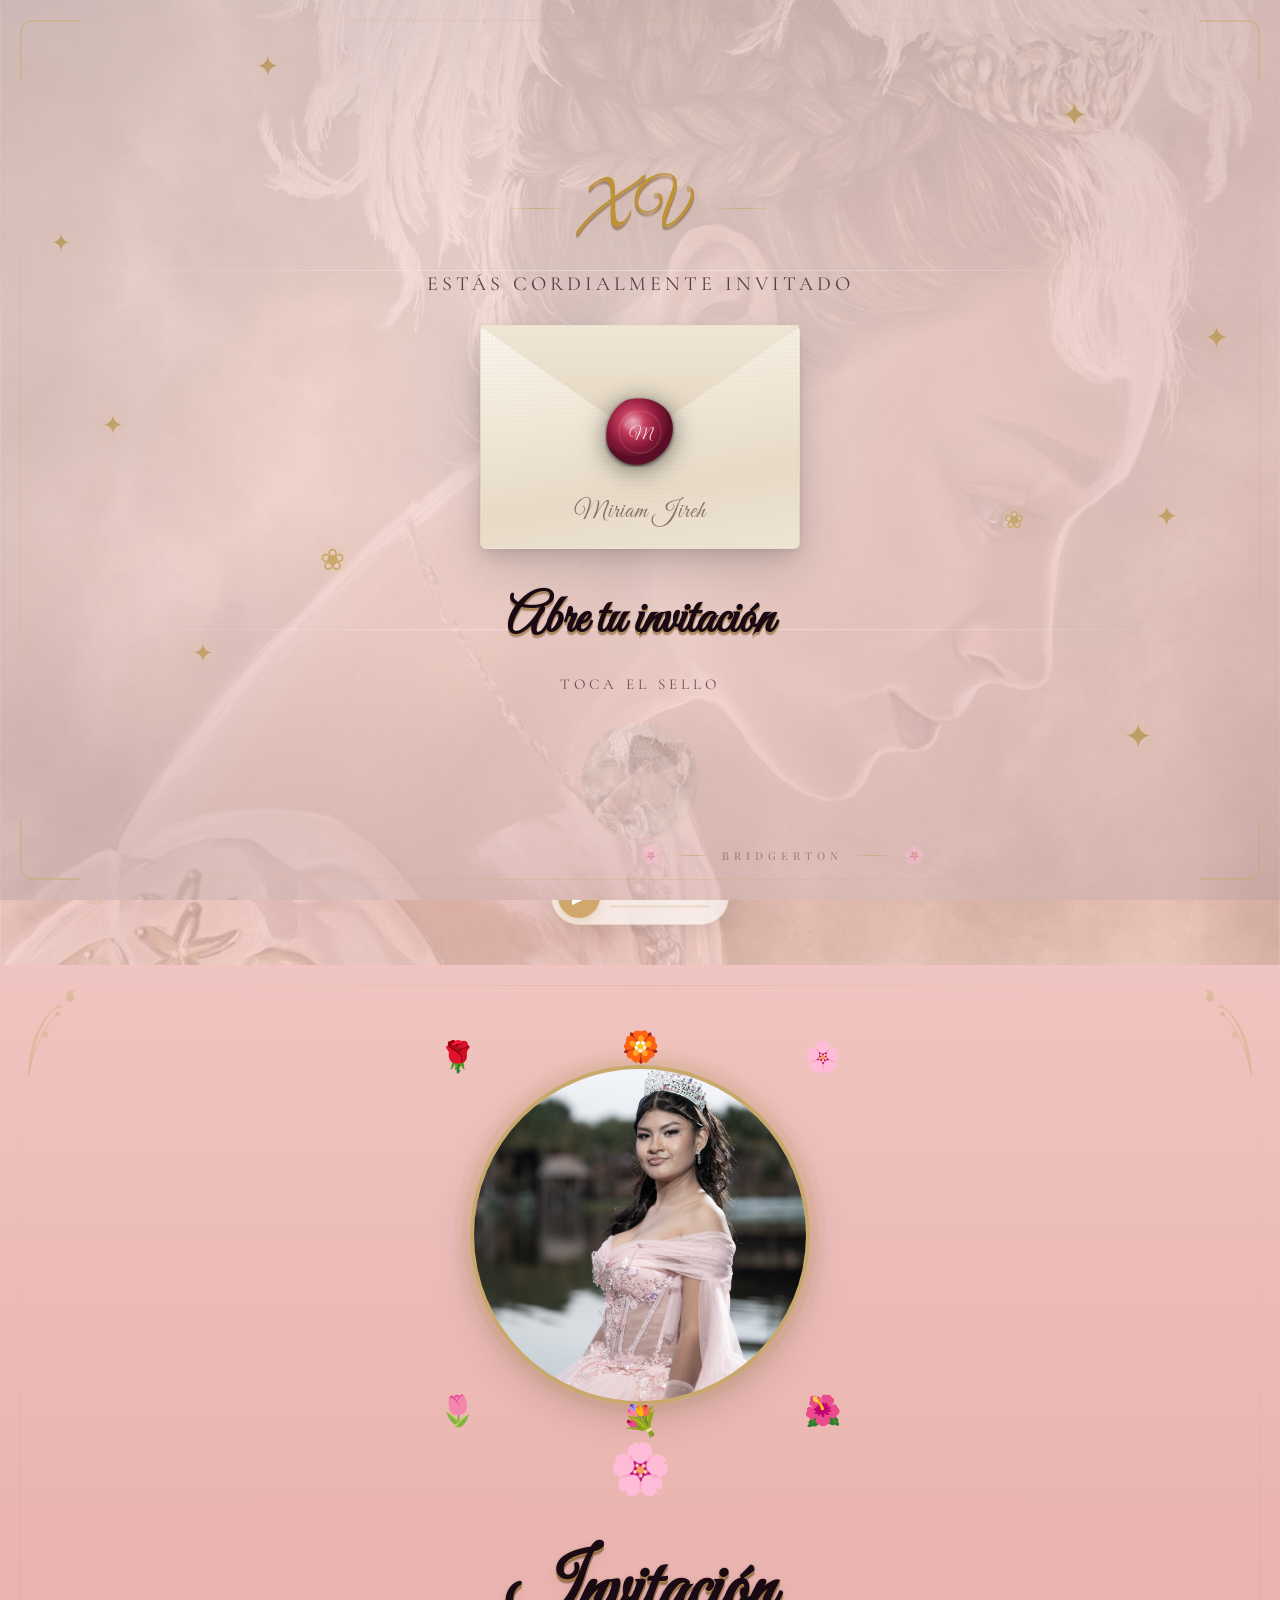
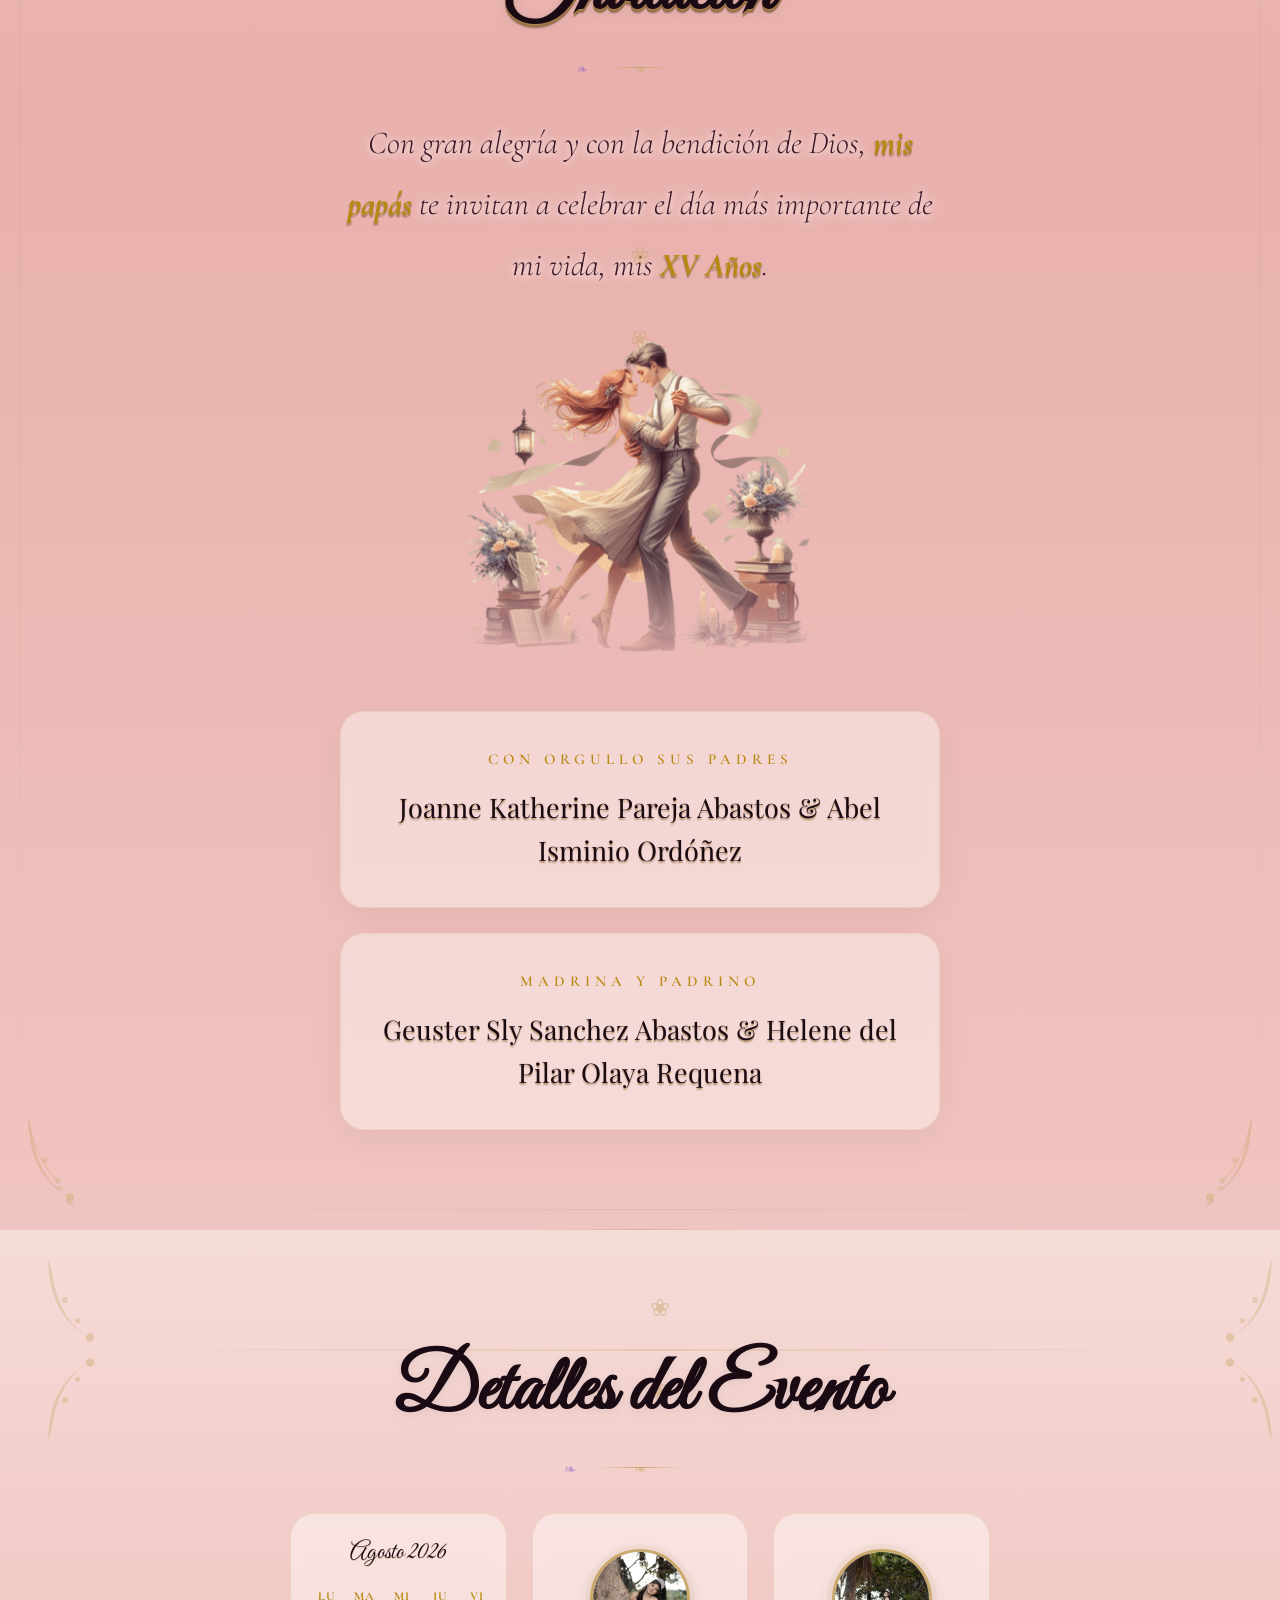
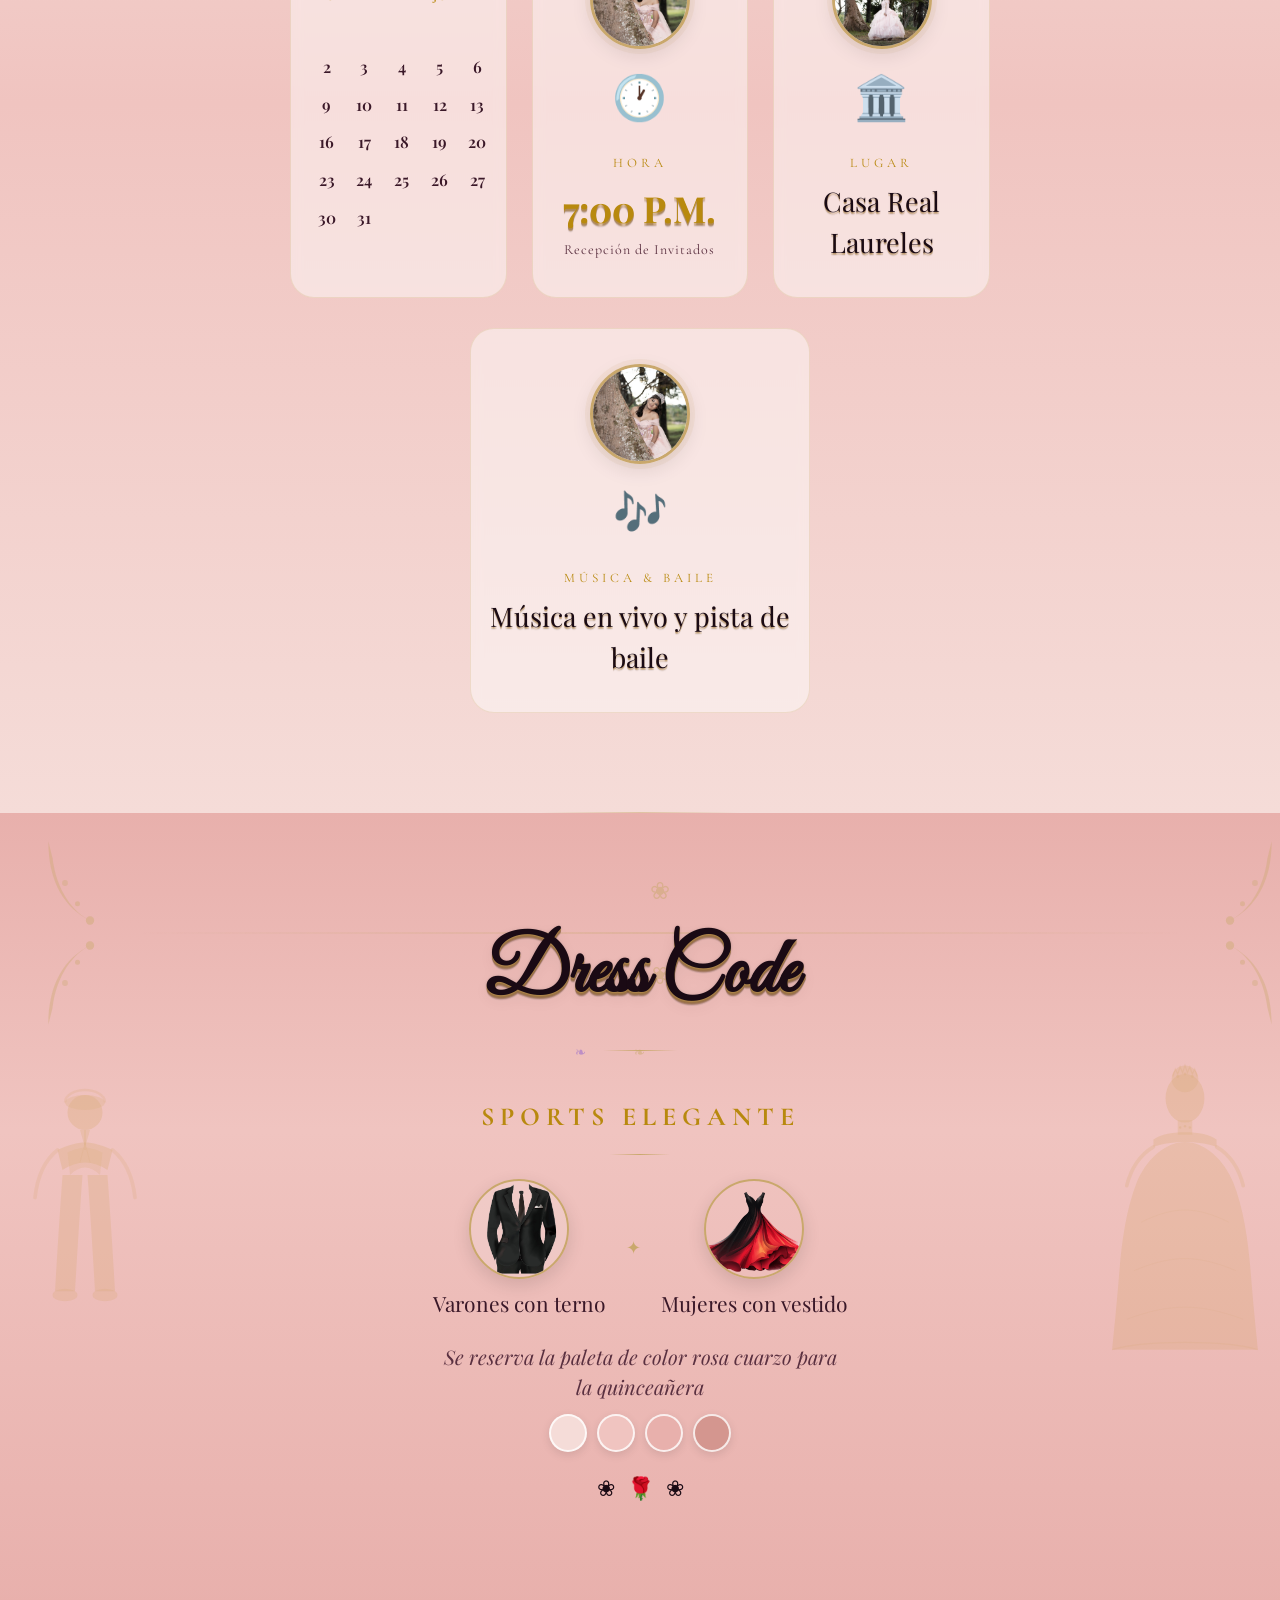
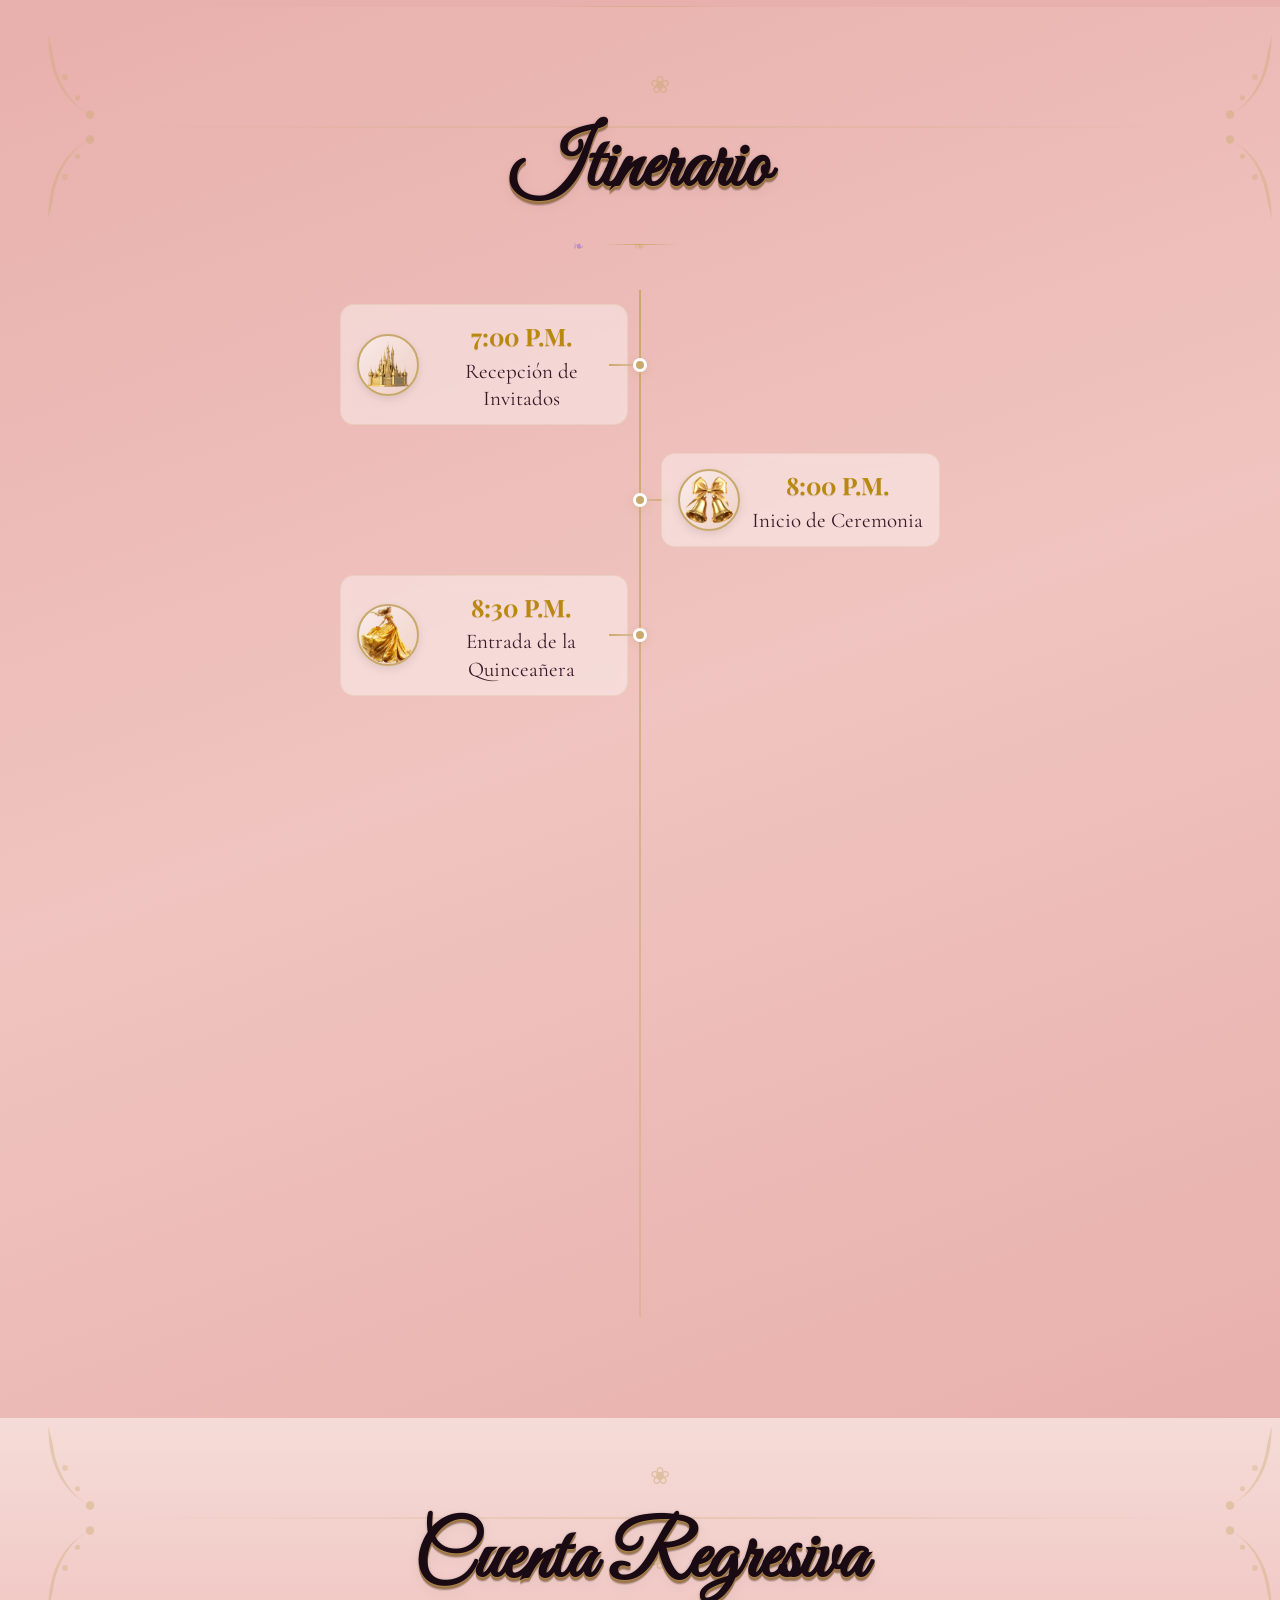
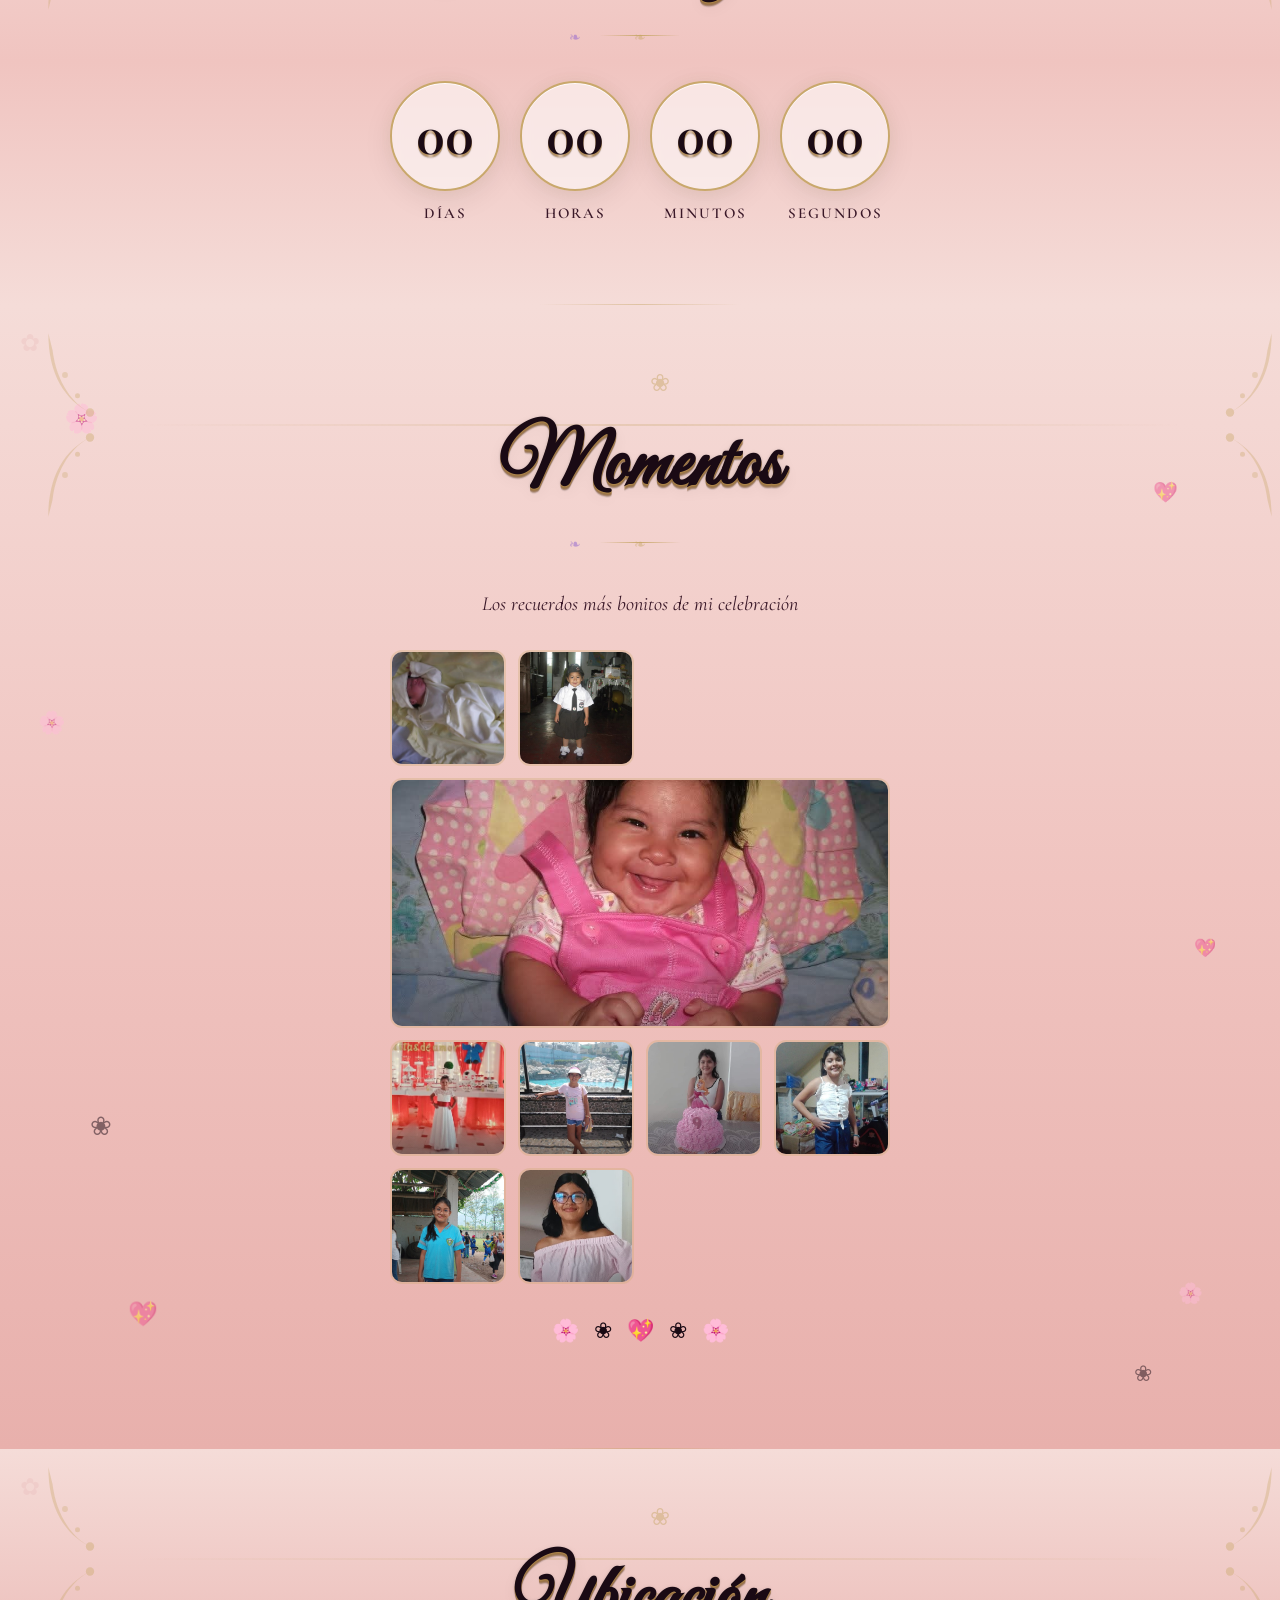
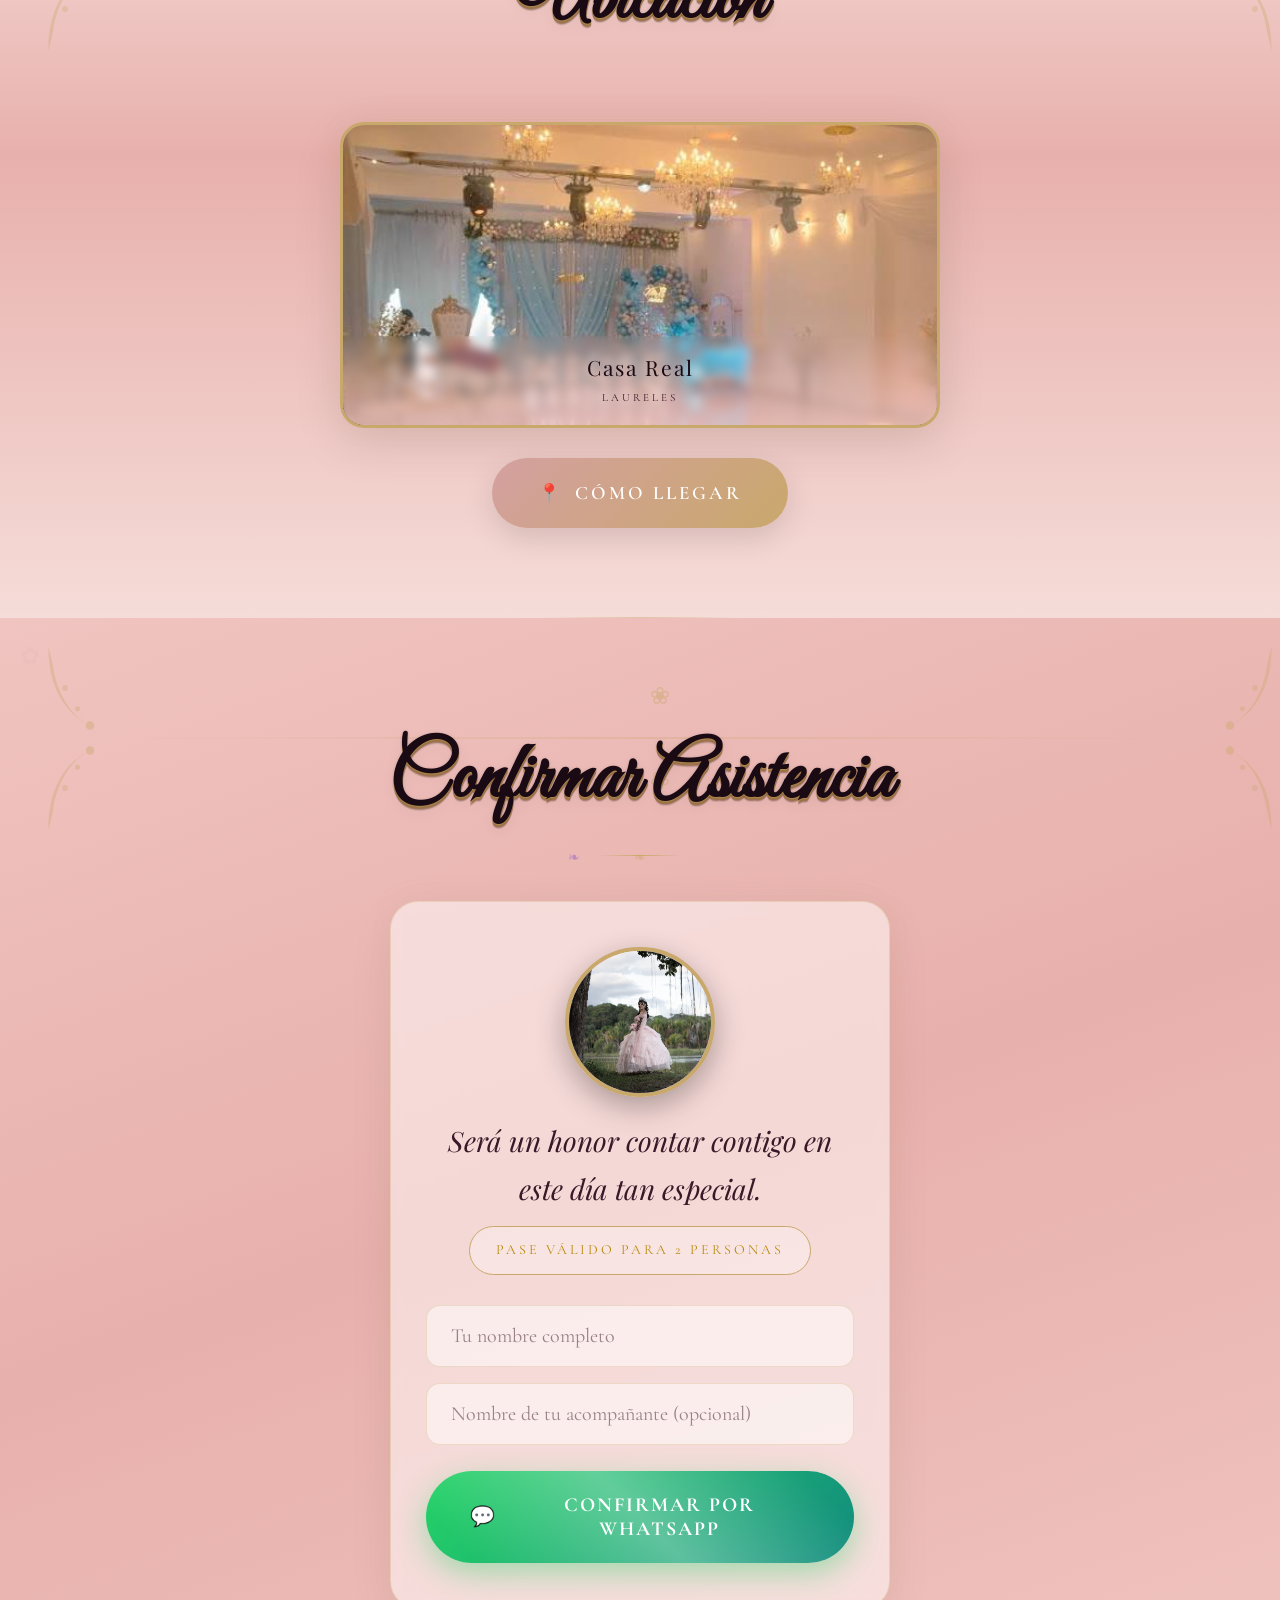
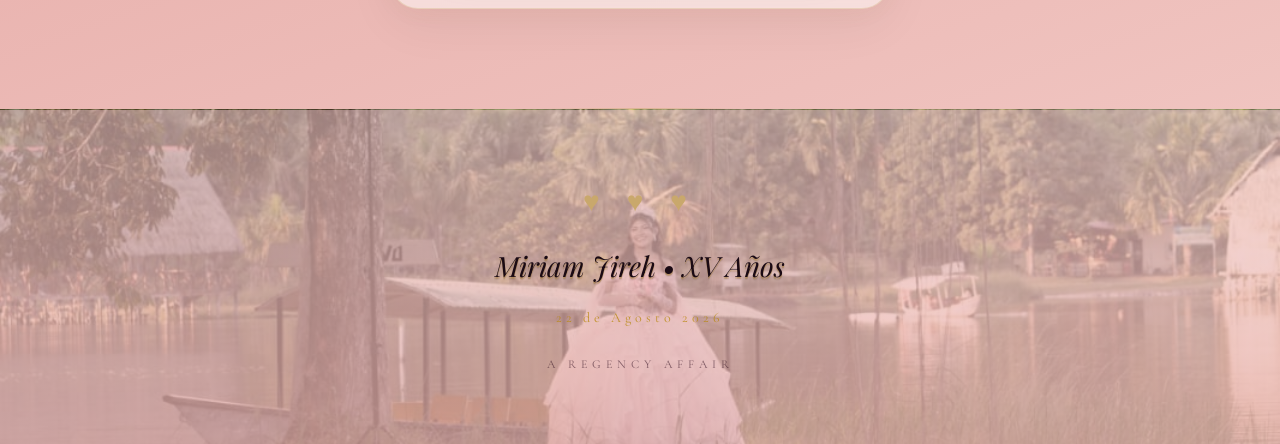
==== 01/index.html @ 0718afe3 "Este es un proyecto de tarjetas virtuales / invitaciones, en la cual estará alojada por numero" ====
<!DOCTYPE html>
<html lang="es">
<head>
  <meta charset="UTF-8">
  <meta name="viewport" content="width=device-width, initial-scale=1.0">
  <title>XV Años - Miriam Jireh</title>
  <link rel="preconnect" href="https://fonts.googleapis.com">
  <link href="https://fonts.googleapis.com/css2?family=Great+Vibes&family=Cormorant+Garamond:ital,wght@0,300;0,400;0,600;1,300;1,400&family=Playfair+Display:ital,wght@0,400;0,600;1,400&display=swap" rel="stylesheet">
  <link rel="stylesheet" href="styles.css">
</head>
<body>

  <!-- ====== SPLASH ====== -->
  <div class="splash" id="splash">
    <div class="splash-bg-bridgerton">
      <img src="bridgerton-hero.jpg" alt="Bridgerton">
    </div>
    <!-- Marco dorado elegante -->
    <div class="splash-frame">
      <div class="sf-corner sf-tl"></div>
      <div class="sf-corner sf-tr"></div>
      <div class="sf-corner sf-bl"></div>
      <div class="sf-corner sf-br"></div>
      <div class="sf-line sf-top"></div>
      <div class="sf-line sf-bottom"></div>
      <div class="sf-line sf-left"></div>
      <div class="sf-line sf-right"></div>
    </div>
    <!-- Coronas animadas -->
    <div class="splash-crown crown-1">&#128081;</div>
    <div class="splash-crown crown-2">&#128081;</div>
    <div class="splash-crown crown-3">&#9818;</div>
    <div class="splash-crown crown-4">&#128081;</div>

    <!-- Sparkles animados -->
    <div class="splash-sparkle sp-1">&#10022;</div>
    <div class="splash-sparkle sp-2">&#10022;</div>
    <div class="splash-sparkle sp-3">&#10022;</div>
    <div class="splash-sparkle sp-4">&#10022;</div>
    <div class="splash-sparkle sp-5">&#10022;</div>
    <div class="splash-sparkle sp-6">&#10022;</div>
    <div class="splash-sparkle sp-7">&#10022;</div>
    <div class="splash-sparkle sp-8">&#10022;</div>
    <div class="splash-sparkle sp-9">&#10048;</div>
    <div class="splash-sparkle sp-10">&#10048;</div>

    <!-- Líneas decorativas -->
    <div class="splash-line line-1"></div>
    <div class="splash-line line-2"></div>

    <!-- Flores flotantes en splash -->
    <div class="splash-flowers" id="splashFlowers"></div>

    <div class="splash-bottom-deco">
      <span class="sbd-flower">🌸</span>
      <span class="sbd-line"></span>
      <span class="sbd-text">Bridgerton</span>
      <span class="sbd-line"></span>
      <span class="sbd-flower">🌸</span>
    </div>
    <div class="splash-bridgerton-img">
      <img src="bridgerton-hero.jpg" alt="Bridgerton">
    </div>
  </div>

  <!-- ====== ENVELOPE (fuera del splash) ====== -->
  <div class="envelope-wrapper" id="envelopeWrapper">
    <div class="splash-xv-top wrapper-xv">
      <span class="xv-deco-line"></span>
      <span class="xv-text">XV</span>
      <span class="xv-deco-line"></span>
    </div>
    <div class="splash-invite-text wrapper-invite">
      <p>Estás cordialmente invitado</p>
    </div>
    <div class="envelope" id="envelope" onclick="openEnvelope()">
      <div class="envelope-photo-out" id="envelopePhotoOut">
        <img src="hero.jpg" alt="Miriam Jireh">
      </div>
      <div class="envelope-shimmer"></div>
      <div class="envelope-flap"></div>
      <div class="envelope-seal">
        <svg viewBox="0 0 100 100" class="wax-seal">
          <defs>
            <radialGradient id="waxGrad" cx="40%" cy="35%" r="55%">
              <stop offset="0%" stop-color="#e8a0b4"/>
              <stop offset="35%" stop-color="#c23a5a"/>
              <stop offset="70%" stop-color="#8b1a3a"/>
              <stop offset="100%" stop-color="#5a0f25"/>
            </radialGradient>
            <filter id="waxShadow">
              <feDropShadow dx="0" dy="2" stdDeviation="3" flood-color="#000" flood-opacity="0.5"/>
              <feDropShadow dx="0" dy="1" stdDeviation="1" flood-color="#000" flood-opacity="0.3"/>
            </filter>
          </defs>
          <path d="M50 2 C62 2, 70 5, 78 10 C86 15, 92 22, 95 32 C98 42, 97 50, 95 58 C93 66, 88 74, 82 80 C76 86, 68 92, 58 95 C48 98, 40 97, 32 95 C24 93, 16 87, 10 80 C4 73, 2 64, 2 54 C2 44, 4 36, 8 28 C12 20, 18 12, 26 7 C34 2, 42 2, 50 2 Z" fill="url(#waxGrad)" filter="url(#waxShadow)"/>
          <circle cx="50" cy="50" r="30" fill="none" stroke="rgba(255,255,255,0.15)" stroke-width="1.5"/>
          <path d="M50 28 L53 42 L67 42 L56 50 L59 64 L50 55 L41 64 L44 50 L33 42 L47 42 Z" fill="rgba(255,255,255,0.12)"/>
          <text x="50" y="58" text-anchor="middle" font-family="'Great Vibes', cursive" font-size="24" fill="rgba(255,255,255,0.85)">M</text>
          <ellipse cx="38" cy="38" rx="12" ry="8" fill="rgba(255,255,255,0.12)" transform="rotate(-20, 38, 38)"/>
        </svg>
      </div>
      <div class="envelope-letter">
        <div class="letter-fold-top"></div>
        <div class="letter-content">
          <div class="letter-xv">XV</div>
          <div class="letter-line"></div>
          <div class="letter-name">Miriam Jireh</div>
          <div class="letter-sub">te invita a celebrar sus XV años</div>
        </div>
        <div class="letter-fold-bottom"></div>
      </div>
      <div class="envelope-body"></div>
      <div class="envelope-name">Miriam Jireh</div>
    </div>
    <div class="splash-text">
      <h2>Abre tu invitación</h2>
      <p>Toca el sello</p>
    </div>
  </div>

  <!-- ====== FULLSCREEN PHOTO REVEAL ====== -->
  <div class="photo-reveal" id="photoReveal">
    <div class="photo-reveal-frame">
      <img src="hero.jpg" alt="Miriam Jireh">
    </div>
    <div class="photo-reveal-name">Miriam Jireh</div>
    <div class="photo-reveal-sub">Mis XV Años</div>
  </div>

  <!-- ====== FLOATING LETTERS ====== -->
  <div class="floating-letters" id="floatingLetters"></div>

  <!-- ====== PETALS ====== -->
  <div class="particles" id="particles"></div>

  <!-- ====== HERO ====== -->
  <section class="hero" id="hero">
    <div class="hero-bg-overlay">
      <img src="bridgerton-hero.jpg" alt="Bridgerton">
    </div>
    <div class="hero-lace tl">&#10048;</div>
    <div class="hero-lace tr">&#10048;</div>
    <div class="hero-lace bl">&#10048;</div>
    <div class="hero-lace br">&#10048;</div>
    <div class="hero-ornament top"></div>

    <div class="hero-content">
      <div class="hero-crown">👑</div>
      <div class="hero-frame reveal-scale" id="heroFrame">
        <div class="hero-frame-inner">
          <img src="hero.jpg" alt="Miriam Jireh">
        </div>
        <div class="hero-frame-flowers">
          <span class="hff hff-tl">🌹</span>
          <span class="hff hff-tr">🌸</span>
          <span class="hff hff-bl">🌷</span>
          <span class="hff hff-br">🌺</span>
          <span class="hff hff-t">🏵️</span>
          <span class="hff hff-b">💐</span>
          <span class="hff hff-l">🌼</span>
          <span class="hff hff-r">🪷</span>
        </div>
      </div>

      <p class="hero-pretitle" id="heroPre">Mis</p>
      <h1 class="hero-title" id="heroTitle">Quince Años</h1>
      <p class="hero-subtitle" id="heroSub">Miriam Jireh</p>
      <div class="hero-date-badge" id="heroBadge">22 de Agosto • 2026</div>
    </div>

    <div class="hero-ornament bottom"></div>
    <div class="scroll-indicator">
      <span>Desliza</span>
      <div class="scroll-arrow"></div>
    </div>
    <div class="music-player" id="musicPlayer">
      <button class="music-btn" id="musicBtn" type="button" aria-label="Reproducir música">
        <span class="music-icon" id="musicIcon">▶</span>
      </button>
      <div class="music-info">
        <span class="music-title">Indila - Love Story</span>
        <div class="music-bar-wrap">
          <div class="music-bar" id="musicBar"></div>
        </div>
      </div>
    </div>
    <audio id="bgMusic" loop preload="auto" playsinline webkit-playsinline></audio>
  </section>

  <!-- ====== INVITATION ====== -->
  <section class="about">
    <div class="section-frame">
      <div class="frame-corner fc-tl">
        <svg viewBox="0 0 120 120" fill="none"><path d="M10 110 C10 60 30 30 60 15 C40 25 20 50 15 90 Z" fill="currentColor" opacity="0.5"/><path d="M10 110 C15 80 25 55 45 35" stroke="currentColor" stroke-width="1.5" fill="none" opacity="0.4"/><circle cx="60" cy="15" r="5" fill="currentColor" opacity="0.6"/><circle cx="45" cy="35" r="3" fill="currentColor" opacity="0.5"/><circle cx="30" cy="60" r="3.5" fill="currentColor" opacity="0.45"/><path d="M55 12 C58 6 62 4 65 8 C62 10 58 10 55 12Z" fill="currentColor" opacity="0.5"/><path d="M40 30 C44 24 48 22 52 26 C48 28 44 28 40 30Z" fill="currentColor" opacity="0.4"/></svg>
      </div>
      <div class="frame-corner fc-tr">
        <svg viewBox="0 0 120 120" fill="none"><path d="M110 110 C110 60 90 30 60 15 C80 25 100 50 105 90 Z" fill="currentColor" opacity="0.5"/><path d="M110 110 C105 80 95 55 75 35" stroke="currentColor" stroke-width="1.5" fill="none" opacity="0.4"/><circle cx="60" cy="15" r="5" fill="currentColor" opacity="0.6"/><circle cx="75" cy="35" r="3" fill="currentColor" opacity="0.5"/><circle cx="90" cy="60" r="3.5" fill="currentColor" opacity="0.45"/><path d="M65 12 C62 6 58 4 55 8 C58 10 62 10 65 12Z" fill="currentColor" opacity="0.5"/><path d="M80 30 C76 24 72 22 68 26 C72 28 76 28 80 30Z" fill="currentColor" opacity="0.4"/></svg>
      </div>
      <div class="frame-corner fc-bl">
        <svg viewBox="0 0 120 120" fill="none"><path d="M10 10 C10 60 30 90 60 105 C40 95 20 70 15 30 Z" fill="currentColor" opacity="0.5"/><path d="M10 10 C15 40 25 65 45 85" stroke="currentColor" stroke-width="1.5" fill="none" opacity="0.4"/><circle cx="60" cy="105" r="5" fill="currentColor" opacity="0.6"/><circle cx="45" cy="85" r="3" fill="currentColor" opacity="0.5"/><circle cx="30" cy="60" r="3.5" fill="currentColor" opacity="0.45"/><path d="M55 108 C58 114 62 116 65 112 C62 110 58 110 55 108Z" fill="currentColor" opacity="0.5"/><path d="M40 90 C44 96 48 98 52 94 C48 92 44 92 40 90Z" fill="currentColor" opacity="0.4"/></svg>
      </div>
      <div class="frame-corner fc-br">
        <svg viewBox="0 0 120 120" fill="none"><path d="M110 10 C110 60 90 90 60 105 C80 95 100 70 105 30 Z" fill="currentColor" opacity="0.5"/><path d="M110 10 C105 40 95 65 75 85" stroke="currentColor" stroke-width="1.5" fill="none" opacity="0.4"/><circle cx="60" cy="105" r="5" fill="currentColor" opacity="0.6"/><circle cx="75" cy="85" r="3" fill="currentColor" opacity="0.5"/><circle cx="90" cy="60" r="3.5" fill="currentColor" opacity="0.45"/><path d="M65 108 C62 114 58 116 55 112 C58 110 62 110 65 108Z" fill="currentColor" opacity="0.5"/><path d="M80 90 C76 96 72 98 68 94 C72 92 76 92 80 90Z" fill="currentColor" opacity="0.4"/></svg>
      </div>
      <div class="frame-border frame-top"></div>
      <div class="frame-border frame-bottom"></div>
      <div class="frame-border frame-left"></div>
      <div class="frame-border frame-right"></div>
      <div class="frame-center">
        <div class="frame-flower ff-top">❀</div>
        <div class="frame-flower ff-bottom">❀</div>
      </div>
    </div>
    <div class="about-content">
      <div class="about-photo reveal-scale">
        <img src="invitation.jpg" alt="Miriam Jireh">
        <div class="photo-flowers">
          <span class="pf pf-tl">🌹</span>
          <span class="pf pf-tr">🌸</span>
          <span class="pf pf-bl">🌷</span>
          <span class="pf pf-br">🌺</span>
          <span class="pf pf-t">🏵️</span>
          <span class="pf pf-b">💐</span>
        </div>
      </div>
      <span class="about-icon reveal">🌸</span>
      <h2 class="section-title reveal">Invitación</h2>
      <div class="section-divider reveal"></div>
      <p class="about-text reveal">
        Con gran alegría y con la bendición de Dios,
        <strong>mis papás</strong> te invitan a celebrar
        el día más importante de mi vida,
        mis <strong>XV Años</strong>.
      </p>
      <div class="about-bridgerton-img reveal-scale">
        <img src="bridgerton-invitation.png" alt="Bridgerton">
      </div>
      <div class="parents-card reveal">
        <p class="parents-label">Con orgullo sus padres</p>
        <p class="parents-names">Joanne Katherine Pareja Abastos & Abel Isminio Ordóñez</p>
      </div>

      <div class="parents-card reveal" style="margin-top:25px">
        <p class="parents-label">Madrina y Padrino</p>
        <p class="parents-names">Geuster Sly Sanchez Abastos & Helene del Pilar Olaya Requena</p>
      </div>
    </div>
  </section>

  <!-- ====== DETAILS ====== -->
  <section class="details">
    <div class="section-frame">
      <div class="frame-corner fc-tl"><svg viewBox="0 0 120 120" fill="none"><path d="M10 110 C10 60 30 30 60 15 C40 25 20 50 15 90 Z" fill="currentColor" opacity="0.5"/><circle cx="60" cy="15" r="5" fill="currentColor" opacity="0.6"/><circle cx="45" cy="35" r="3" fill="currentColor" opacity="0.5"/><circle cx="30" cy="60" r="3.5" fill="currentColor" opacity="0.45"/></svg></div>
      <div class="frame-corner fc-tr"><svg viewBox="0 0 120 120" fill="none"><path d="M110 110 C110 60 90 30 60 15 C80 25 100 50 105 90 Z" fill="currentColor" opacity="0.5"/><circle cx="60" cy="15" r="5" fill="currentColor" opacity="0.6"/><circle cx="75" cy="35" r="3" fill="currentColor" opacity="0.5"/><circle cx="90" cy="60" r="3.5" fill="currentColor" opacity="0.45"/></svg></div>
      <div class="frame-corner fc-bl"><svg viewBox="0 0 120 120" fill="none"><path d="M10 10 C10 60 30 90 60 105 C40 95 20 70 15 30 Z" fill="currentColor" opacity="0.5"/><circle cx="60" cy="105" r="5" fill="currentColor" opacity="0.6"/><circle cx="45" cy="85" r="3" fill="currentColor" opacity="0.5"/><circle cx="30" cy="60" r="3.5" fill="currentColor" opacity="0.45"/></svg></div>
      <div class="frame-corner fc-br"><svg viewBox="0 0 120 120" fill="none"><path d="M110 10 C110 60 90 90 60 105 C80 95 100 70 105 30 Z" fill="currentColor" opacity="0.5"/><circle cx="60" cy="105" r="5" fill="currentColor" opacity="0.6"/><circle cx="75" cy="85" r="3" fill="currentColor" opacity="0.5"/><circle cx="90" cy="60" r="3.5" fill="currentColor" opacity="0.45"/></svg></div>
      <div class="frame-border frame-top"></div>
      <div class="frame-border frame-bottom"></div>
      <div class="frame-border frame-left"></div>
      <div class="frame-border frame-right"></div>
      <div class="frame-center"><div class="frame-flower ff-top">❀</div><div class="frame-flower ff-bottom">❀</div></div>
    </div>
    <h2 class="section-title reveal">Detalles del Evento</h2>
    <div class="section-divider reveal"></div>
    <div class="details-grid">
      <div class="detail-card calendar-card reveal-left">
        <div class="calendar">
          <div class="calendar-header">Agosto 2026</div>
          <div class="calendar-days">
            <span class="cal-day-name">Lu</span><span class="cal-day-name">Ma</span><span class="cal-day-name">Mi</span><span class="cal-day-name">Ju</span><span class="cal-day-name">Vi</span><span class="cal-day-name">Sa</span><span class="cal-day-name">Do</span>
            <span class="cal-day"> </span><span class="cal-day"> </span><span class="cal-day"> </span><span class="cal-day"> </span><span class="cal-day"> </span><span class="cal-day"> </span><span class="cal-day">1</span>
            <span class="cal-day">2</span><span class="cal-day">3</span><span class="cal-day">4</span><span class="cal-day">5</span><span class="cal-day">6</span><span class="cal-day">7</span><span class="cal-day">8</span>
            <span class="cal-day">9</span><span class="cal-day">10</span><span class="cal-day">11</span><span class="cal-day">12</span><span class="cal-day">13</span><span class="cal-day">14</span><span class="cal-day">15</span>
            <span class="cal-day">16</span><span class="cal-day">17</span><span class="cal-day">18</span><span class="cal-day">19</span><span class="cal-day">20</span><span class="cal-day">21</span><span class="cal-day cal-day-active">22</span>
            <span class="cal-day">23</span><span class="cal-day">24</span><span class="cal-day">25</span><span class="cal-day">26</span><span class="cal-day">27</span><span class="cal-day">28</span><span class="cal-day">29</span>
            <span class="cal-day">30</span><span class="cal-day">31</span>
          </div>
        </div>
      </div>
      <div class="detail-card reveal">
        <div class="detail-photo"><img src="detail-time.jpg" alt="Hora"></div>
        <span class="detail-icon">🕐</span>
        <p class="detail-label">Hora</p>
        <p class="detail-value detail-time-big">7:00 P.M.</p>
        <p class="detail-sub">Recepción de Invitados</p>
      </div>
      <div class="detail-card reveal-right">
        <div class="detail-photo"><img src="detail-place.jpg" alt="Lugar"></div>
        <span class="detail-icon">🏛️</span>
        <p class="detail-label">Lugar</p>
        <p class="detail-value">Casa Real<br>Laureles</p>
      </div>
    </div>
    <div class="details-extra">
      <div class="detail-card reveal">
        <div class="detail-photo"><img src="detail-time.jpg" alt="Música"></div>
        <span class="detail-icon">🎶</span>
        <p class="detail-label">Música & Baile</p>
        <p class="detail-value">Música en vivo y pista de baile</p>
      </div>
    </div>
  </section>

  <!-- ====== DRESS CODE ====== -->
  <section class="dresscode-section">
    <div class="section-frame">
      <div class="frame-corner fc-tl"><svg viewBox="0 0 120 120" fill="none"><path d="M10 110 C10 60 30 30 60 15 C40 25 20 50 15 90 Z" fill="currentColor" opacity="0.5"/><circle cx="60" cy="15" r="5" fill="currentColor" opacity="0.6"/><circle cx="45" cy="35" r="3" fill="currentColor" opacity="0.5"/><circle cx="30" cy="60" r="3.5" fill="currentColor" opacity="0.45"/></svg></div>
      <div class="frame-corner fc-tr"><svg viewBox="0 0 120 120" fill="none"><path d="M110 110 C110 60 90 30 60 15 C80 25 100 50 105 90 Z" fill="currentColor" opacity="0.5"/><circle cx="60" cy="15" r="5" fill="currentColor" opacity="0.6"/><circle cx="75" cy="35" r="3" fill="currentColor" opacity="0.5"/><circle cx="90" cy="60" r="3.5" fill="currentColor" opacity="0.45"/></svg></div>
      <div class="frame-corner fc-bl"><svg viewBox="0 0 120 120" fill="none"><path d="M10 10 C10 60 30 90 60 105 C40 95 20 70 15 30 Z" fill="currentColor" opacity="0.5"/><circle cx="60" cy="105" r="5" fill="currentColor" opacity="0.6"/><circle cx="45" cy="85" r="3" fill="currentColor" opacity="0.5"/><circle cx="30" cy="60" r="3.5" fill="currentColor" opacity="0.45"/></svg></div>
      <div class="frame-corner fc-br"><svg viewBox="0 0 120 120" fill="none"><path d="M110 10 C110 60 90 90 60 105 C80 95 100 70 105 30 Z" fill="currentColor" opacity="0.5"/><circle cx="60" cy="105" r="5" fill="currentColor" opacity="0.6"/><circle cx="75" cy="85" r="3" fill="currentColor" opacity="0.5"/><circle cx="90" cy="60" r="3.5" fill="currentColor" opacity="0.45"/></svg></div>
      <div class="frame-border frame-top"></div>
      <div class="frame-border frame-bottom"></div>
      <div class="frame-border frame-left"></div>
      <div class="frame-border frame-right"></div>
      <div class="frame-center"><div class="frame-flower ff-top">❀</div><div class="frame-flower ff-bottom">❀</div></div>
    </div>

    <div class="dresscode-sil dresscode-sil-left">
      <svg viewBox="0 0 120 200" fill="none" xmlns="http://www.w3.org/2000/svg">
        <circle cx="60" cy="22" r="14" fill="currentColor" opacity="0.45"/>
        <ellipse cx="60" cy="14" rx="16" ry="6" fill="currentColor" opacity="0.35"/>
        <path d="M44 14 C44 8 52 4 60 4 C68 4 76 8 76 14" stroke="currentColor" stroke-width="2" fill="none" opacity="0.3"/>
        <path d="M56 36 L60 50 L64 36" fill="currentColor" opacity="0.4"/>
        <line x1="60" y1="36" x2="60" y2="52" stroke="currentColor" stroke-width="1.5" opacity="0.35"/>
        <path d="M38 52 C46 48 54 46 60 46 C66 46 74 48 82 52 L78 68 C72 64 66 62 60 62 C54 62 48 64 42 68 Z" fill="currentColor" opacity="0.42"/>
        <path d="M60 46 L56 62" stroke="currentColor" stroke-width="0.8" opacity="0.3"/>
        <path d="M60 46 L64 62" stroke="currentColor" stroke-width="0.8" opacity="0.3"/>
        <path d="M46 54 C50 52 56 50 60 50 C64 50 70 52 74 54 L72 72 C68 68 64 66 60 66 C56 66 52 68 48 72 Z" fill="currentColor" opacity="0.3"/>
        <path d="M42 72 C40 100 38 130 36 165 L52 165 C54 130 56 100 58 72 Z" fill="currentColor" opacity="0.38"/>
        <path d="M62 72 C64 100 66 130 68 165 L84 165 C82 130 80 100 78 72 Z" fill="currentColor" opacity="0.38"/>
        <ellipse cx="44" cy="168" rx="10" ry="5" fill="currentColor" opacity="0.35"/>
        <ellipse cx="76" cy="168" rx="10" ry="5" fill="currentColor" opacity="0.35"/>
        <path d="M38 52 C28 60 22 72 20 90" stroke="currentColor" stroke-width="3" fill="none" opacity="0.3" stroke-linecap="round"/>
        <path d="M82 52 C92 60 98 72 100 90" stroke="currentColor" stroke-width="3" fill="none" opacity="0.3" stroke-linecap="round"/>
      </svg>
    </div>

    <div class="dresscode-sil dresscode-sil-right">
      <svg viewBox="0 0 140 240" fill="none" xmlns="http://www.w3.org/2000/svg">
        <ellipse cx="70" cy="28" rx="16" ry="20" fill="currentColor" opacity="0.45"/>
        <ellipse cx="70" cy="12" rx="11" ry="11" fill="currentColor" opacity="0.4"/>
        <path d="M60 10 L62 4 L64 8 L66 2 L68 7 L70 1 L72 7 L74 2 L76 8 L78 4 L80 10" stroke="currentColor" stroke-width="1" fill="none" opacity="0.4"/>
        <circle cx="64" cy="10" r="1.2" fill="currentColor" opacity="0.5"/>
        <circle cx="70" cy="8" r="1.2" fill="currentColor" opacity="0.5"/>
        <circle cx="76" cy="10" r="1.2" fill="currentColor" opacity="0.5"/>
        <path d="M64 46 C64 50 64 54 64 58 L76 58 C76 54 76 50 76 46" fill="currentColor" opacity="0.4"/>
        <circle cx="66" cy="52" r="1" fill="currentColor" opacity="0.5"/>
        <circle cx="70" cy="51" r="1" fill="currentColor" opacity="0.5"/>
        <circle cx="74" cy="52" r="1" fill="currentColor" opacity="0.5"/>
        <path d="M44 62 C50 58 58 56 70 56 C82 56 90 58 96 62 L96 68 C90 66 82 64 70 64 C58 64 50 66 44 68 Z" fill="currentColor" opacity="0.42"/>
        <path d="M44 68 C34 74 26 84 22 100" stroke="currentColor" stroke-width="3" fill="none" opacity="0.35" stroke-linecap="round"/>
        <path d="M96 68 C106 74 114 84 118 100" stroke="currentColor" stroke-width="3" fill="none" opacity="0.35" stroke-linecap="round"/>
        <path d="M70 64 C54 64 38 78 30 98 C22 118 18 145 16 170 C14 195 12 215 10 235 L130 235 C128 215 126 195 124 170 C122 145 118 118 110 98 C102 78 86 64 70 64 Z" fill="currentColor" opacity="0.4"/>
        <path d="M34 130 C46 124 58 120 70 120 C82 120 94 124 106 130" stroke="currentColor" stroke-width="0.8" fill="none" opacity="0.2"/>
        <path d="M28 170 C42 164 56 160 70 160 C84 160 98 164 112 170" stroke="currentColor" stroke-width="0.8" fill="none" opacity="0.2"/>
        <path d="M22 210 C38 204 54 200 70 200 C86 200 102 204 118 210" stroke="currentColor" stroke-width="0.8" fill="none" opacity="0.2"/>
        <path d="M10 235 C24 231 46 229 70 229 C94 229 116 231 130 235" stroke="currentColor" stroke-width="1.2" fill="none" opacity="0.25"/>
      </svg>
    </div>

    <div class="dresscode-content">
      <h2 class="section-title reveal">Dress Code</h2>
      <div class="section-divider reveal"></div>
      <div class="dresscode-type reveal">Sports Elegante</div>
      <div class="dresscode-divider reveal"></div>
      <div class="dresscode-grid reveal">
        <div class="dresscode-item">
          <div class="dresscode-item-img"><img src="dresscode-men.png" alt="Varones con terno"></div>
          <p class="dresscode-item-text">Varones con terno</p>
        </div>
        <div class="dresscode-separator">✦</div>
        <div class="dresscode-item">
          <div class="dresscode-item-img"><img src="dresscode-women.png" alt="Mujeres con vestido"></div>
          <p class="dresscode-item-text">Mujeres con vestido</p>
        </div>
      </div>
      <div class="dresscode-note reveal">
        <p>Se reserva la paleta de color rosa cuarzo para la quinceañera</p>
        <div class="color-palette">
          <div class="color-swatch" style="background: #f5dcd8;" title="Rosa Cuarzo Muy Claro"></div>
          <div class="color-swatch" style="background: #f0c4c0;" title="Rosa Cuarzo Claro"></div>
          <div class="color-swatch" style="background: #e8b0ac;" title="Rosa Cuarzo Medio"></div>
          <div class="color-swatch" style="background: #d4968f;" title="Rosa Cuarzo Oscuro"></div>
        </div>
      </div>
      <div class="dresscode-deco reveal">
        <span>❀</span>
        <span>🌹</span>
        <span>❀</span>
      </div>
    </div>
  </section>

  <!-- ====== ITINERARIO ====== -->
  <section class="itinerary">
    <div class="section-frame">
      <div class="frame-corner fc-tl"><svg viewBox="0 0 120 120" fill="none"><path d="M10 110 C10 60 30 30 60 15 C40 25 20 50 15 90 Z" fill="currentColor" opacity="0.5"/><circle cx="60" cy="15" r="5" fill="currentColor" opacity="0.6"/><circle cx="45" cy="35" r="3" fill="currentColor" opacity="0.5"/><circle cx="30" cy="60" r="3.5" fill="currentColor" opacity="0.45"/></svg></div>
      <div class="frame-corner fc-tr"><svg viewBox="0 0 120 120" fill="none"><path d="M110 110 C110 60 90 30 60 15 C80 25 100 50 105 90 Z" fill="currentColor" opacity="0.5"/><circle cx="60" cy="15" r="5" fill="currentColor" opacity="0.6"/><circle cx="75" cy="35" r="3" fill="currentColor" opacity="0.5"/><circle cx="90" cy="60" r="3.5" fill="currentColor" opacity="0.45"/></svg></div>
      <div class="frame-corner fc-bl"><svg viewBox="0 0 120 120" fill="none"><path d="M10 10 C10 60 30 90 60 105 C40 95 20 70 15 30 Z" fill="currentColor" opacity="0.5"/><circle cx="60" cy="105" r="5" fill="currentColor" opacity="0.6"/><circle cx="45" cy="85" r="3" fill="currentColor" opacity="0.5"/><circle cx="30" cy="60" r="3.5" fill="currentColor" opacity="0.45"/></svg></div>
      <div class="frame-corner fc-br"><svg viewBox="0 0 120 120" fill="none"><path d="M110 10 C110 60 90 90 60 105 C80 95 100 70 105 30 Z" fill="currentColor" opacity="0.5"/><circle cx="60" cy="105" r="5" fill="currentColor" opacity="0.6"/><circle cx="75" cy="85" r="3" fill="currentColor" opacity="0.5"/><circle cx="90" cy="60" r="3.5" fill="currentColor" opacity="0.45"/></svg></div>
      <div class="frame-border frame-top"></div>
      <div class="frame-border frame-bottom"></div>
      <div class="frame-border frame-left"></div>
      <div class="frame-border frame-right"></div>
      <div class="frame-center"><div class="frame-flower ff-top">❀</div><div class="frame-flower ff-bottom">❀</div></div>
    </div>
    <h2 class="section-title reveal">Itinerario</h2>
    <div class="section-divider reveal"></div>
    <div class="itinerary-timeline">
      <div class="itinerary-line"></div>
      <div class="itinerary-item itinerary-left reveal-left">
        <div class="itinerary-content">
          <div class="itinerary-card">
            <div class="itinerary-photo"><img src="ico-castle.png" alt="Recepción"></div>
            <div class="itinerary-info">
              <div class="itinerary-time">7:00 P.M.</div>
              <div class="itinerary-desc">Recepción de Invitados</div>
            </div>
          </div>
        </div>
        <div class="itinerary-dot"></div>
        <div class="itinerary-branch"></div>
      </div>
      <div class="itinerary-item itinerary-right reveal-right">
        <div class="itinerary-dot"></div>
        <div class="itinerary-branch"></div>
        <div class="itinerary-content">
          <div class="itinerary-card">
            <div class="itinerary-photo"><img src="ico-bell.png" alt="Ceremonia"></div>
            <div class="itinerary-info">
              <div class="itinerary-time">8:00 P.M.</div>
              <div class="itinerary-desc">Inicio de Ceremonia</div>
            </div>
          </div>
        </div>
      </div>
      <div class="itinerary-item itinerary-left reveal-left">
        <div class="itinerary-content">
          <div class="itinerary-card">
            <div class="itinerary-photo"><img src="ico-princess.png" alt="Quinceañera"></div>
            <div class="itinerary-info">
              <div class="itinerary-time">8:30 P.M.</div>
              <div class="itinerary-desc">Entrada de la Quinceañera</div>
            </div>
          </div>
        </div>
        <div class="itinerary-dot"></div>
        <div class="itinerary-branch"></div>
      </div>
      <div class="itinerary-item itinerary-right reveal-right">
        <div class="itinerary-dot"></div>
        <div class="itinerary-branch"></div>
        <div class="itinerary-content">
          <div class="itinerary-card">
            <div class="itinerary-photo"><img src="ico-waltz.png" alt="Vals"></div>
            <div class="itinerary-info">
              <div class="itinerary-time">9:00 P.M.</div>
              <div class="itinerary-desc">Vals</div>
            </div>
          </div>
        </div>
      </div>
      <div class="itinerary-item itinerary-left reveal-left">
        <div class="itinerary-content">
          <div class="itinerary-card">
            <div class="itinerary-photo"><img src="ico-dinner.png" alt="Cena"></div>
            <div class="itinerary-info">
              <div class="itinerary-time">9:30 P.M.</div>
              <div class="itinerary-desc">Brindis y Cena</div>
            </div>
          </div>
        </div>
        <div class="itinerary-dot"></div>
        <div class="itinerary-branch"></div>
      </div>
      <div class="itinerary-item itinerary-right reveal-right">
        <div class="itinerary-dot"></div>
        <div class="itinerary-branch"></div>
        <div class="itinerary-content">
          <div class="itinerary-card">
            <div class="itinerary-photo"><img src="ico-party.png" alt="Fiesta"></div>
            <div class="itinerary-info">
              <div class="itinerary-time">10:00 P.M.</div>
              <div class="itinerary-desc">Inicio de la Fiesta</div>
            </div>
          </div>
        </div>
      </div>
      <div class="itinerary-item itinerary-left reveal-left">
        <div class="itinerary-content">
          <div class="itinerary-card">
            <div class="itinerary-photo"><img src="ico-confetti.png" alt="Hora Loca"></div>
            <div class="itinerary-info">
              <div class="itinerary-time">11:00 P.M.</div>
              <div class="itinerary-desc">Hora Loca</div>
            </div>
          </div>
        </div>
        <div class="itinerary-dot"></div>
        <div class="itinerary-branch"></div>
      </div>
      <div class="itinerary-item itinerary-right reveal-right">
        <div class="itinerary-dot itinerary-dot-end"></div>
        <div class="itinerary-branch"></div>
        <div class="itinerary-content">
          <div class="itinerary-card">
            <div class="itinerary-photo"><img src="ico-moon.png" alt="Fin"></div>
            <div class="itinerary-info">
              <div class="itinerary-time">3:00 A.M.</div>
              <div class="itinerary-desc">Fin de la Fiesta</div>
            </div>
          </div>
        </div>
      </div>
    </div>
  </section>

  <!-- ====== COUNTDOWN ====== -->
  <section class="countdown-section">
    <div class="section-frame">
      <div class="frame-corner fc-tl"><svg viewBox="0 0 120 120" fill="none"><path d="M10 110 C10 60 30 30 60 15 C40 25 20 50 15 90 Z" fill="currentColor" opacity="0.5"/><circle cx="60" cy="15" r="5" fill="currentColor" opacity="0.6"/><circle cx="45" cy="35" r="3" fill="currentColor" opacity="0.5"/><circle cx="30" cy="60" r="3.5" fill="currentColor" opacity="0.45"/></svg></div>
      <div class="frame-corner fc-tr"><svg viewBox="0 0 120 120" fill="none"><path d="M110 110 C110 60 90 30 60 15 C80 25 100 50 105 90 Z" fill="currentColor" opacity="0.5"/><circle cx="60" cy="15" r="5" fill="currentColor" opacity="0.6"/><circle cx="75" cy="35" r="3" fill="currentColor" opacity="0.5"/><circle cx="90" cy="60" r="3.5" fill="currentColor" opacity="0.45"/></svg></div>
      <div class="frame-corner fc-bl"><svg viewBox="0 0 120 120" fill="none"><path d="M10 10 C10 60 30 90 60 105 C40 95 20 70 15 30 Z" fill="currentColor" opacity="0.5"/><circle cx="60" cy="105" r="5" fill="currentColor" opacity="0.6"/><circle cx="45" cy="85" r="3" fill="currentColor" opacity="0.5"/><circle cx="30" cy="60" r="3.5" fill="currentColor" opacity="0.45"/></svg></div>
      <div class="frame-corner fc-br"><svg viewBox="0 0 120 120" fill="none"><path d="M110 10 C110 60 90 90 60 105 C80 95 100 70 105 30 Z" fill="currentColor" opacity="0.5"/><circle cx="60" cy="105" r="5" fill="currentColor" opacity="0.6"/><circle cx="75" cy="85" r="3" fill="currentColor" opacity="0.5"/><circle cx="90" cy="60" r="3.5" fill="currentColor" opacity="0.45"/></svg></div>
      <div class="frame-border frame-top"></div>
      <div class="frame-border frame-bottom"></div>
      <div class="frame-border frame-left"></div>
      <div class="frame-border frame-right"></div>
      <div class="frame-center"><div class="frame-flower ff-top">❀</div><div class="frame-flower ff-bottom">❀</div></div>
    </div>
    <h2 class="section-title reveal">Cuenta Regresiva</h2>
    <div class="section-divider reveal"></div>
    <div class="countdown reveal" id="countdown">
      <div class="countdown-item">
        <div class="countdown-number" id="cd-days">00</div>
        <span class="countdown-label">Días</span>
      </div>
      <div class="countdown-item">
        <div class="countdown-number" id="cd-hours">00</div>
        <span class="countdown-label">Horas</span>
      </div>
      <div class="countdown-item">
        <div class="countdown-number" id="cd-mins">00</div>
        <span class="countdown-label">Minutos</span>
      </div>
      <div class="countdown-item">
        <div class="countdown-number" id="cd-secs">00</div>
        <span class="countdown-label">Segundos</span>
      </div>
    </div>
    </div>
  </section>

  <!-- ====== MOMENTOS ====== -->
  <section class="gallery">
    <div class="section-frame">
      <div class="frame-corner fc-tl"><svg viewBox="0 0 120 120" fill="none"><path d="M10 110 C10 60 30 30 60 15 C40 25 20 50 15 90 Z" fill="currentColor" opacity="0.5"/><circle cx="60" cy="15" r="5" fill="currentColor" opacity="0.6"/><circle cx="45" cy="35" r="3" fill="currentColor" opacity="0.5"/><circle cx="30" cy="60" r="3.5" fill="currentColor" opacity="0.45"/></svg></div>
      <div class="frame-corner fc-tr"><svg viewBox="0 0 120 120" fill="none"><path d="M110 110 C110 60 90 30 60 15 C80 25 100 50 105 90 Z" fill="currentColor" opacity="0.5"/><circle cx="60" cy="15" r="5" fill="currentColor" opacity="0.6"/><circle cx="75" cy="35" r="3" fill="currentColor" opacity="0.5"/><circle cx="90" cy="60" r="3.5" fill="currentColor" opacity="0.45"/></svg></div>
      <div class="frame-corner fc-bl"><svg viewBox="0 0 120 120" fill="none"><path d="M10 10 C10 60 30 90 60 105 C40 95 20 70 15 30 Z" fill="currentColor" opacity="0.5"/><circle cx="60" cy="105" r="5" fill="currentColor" opacity="0.6"/><circle cx="45" cy="85" r="3" fill="currentColor" opacity="0.5"/><circle cx="30" cy="60" r="3.5" fill="currentColor" opacity="0.45"/></svg></div>
      <div class="frame-corner fc-br"><svg viewBox="0 0 120 120" fill="none"><path d="M110 10 C110 60 90 90 60 105 C80 95 100 70 105 30 Z" fill="currentColor" opacity="0.5"/><circle cx="60" cy="105" r="5" fill="currentColor" opacity="0.6"/><circle cx="75" cy="85" r="3" fill="currentColor" opacity="0.5"/><circle cx="90" cy="60" r="3.5" fill="currentColor" opacity="0.45"/></svg></div>
      <div class="frame-border frame-top"></div>
      <div class="frame-border frame-bottom"></div>
      <div class="frame-border frame-left"></div>
      <div class="frame-border frame-right"></div>
      <div class="frame-center"><div class="frame-flower ff-top">❀</div><div class="frame-flower ff-bottom">❀</div></div>
    </div>

    <!-- Decoraciones flotantes -->
    <div class="gallery-deco gallery-deco-1">&#127800;</div>
    <div class="gallery-deco gallery-deco-2">&#128150;</div>
    <div class="gallery-deco gallery-deco-3">&#127800;</div>
    <div class="gallery-deco gallery-deco-4">&#128150;</div>
    <div class="gallery-deco gallery-deco-5">&#10048;</div>
    <div class="gallery-deco gallery-deco-6">&#127800;</div>
    <div class="gallery-deco gallery-deco-7">&#128150;</div>
    <div class="gallery-deco gallery-deco-8">&#10048;</div>

    <h2 class="section-title reveal">Momentos</h2>
    <div class="section-divider reveal"></div>
    <p class="gallery-subtitle reveal">Los recuerdos más bonitos de mi celebración</p>

    <div class="gallery-grid">
      <div class="gallery-item gallery-stagger" style="--i:0"><img src="momento-1.jpg" alt="Momento 1"></div>
      <div class="gallery-item gallery-stagger" style="--i:1"><img src="momento-3.jpg" alt="Momento 3"></div>
      <div class="gallery-item g-panoramic gallery-stagger" style="--i:2"><img src="momento-2.jpg" alt="Momento 2"></div>
      <div class="gallery-item gallery-stagger" style="--i:3"><img src="momento-4.jpg" alt="Momento 4"></div>
      <div class="gallery-item gallery-stagger" style="--i:4"><img src="momento-5.jpg" alt="Momento 5"></div>
      <div class="gallery-item gallery-stagger" style="--i:5"><img src="momento-6.jpg" alt="Momento 6"></div>
      <div class="gallery-item gallery-stagger" style="--i:6"><img src="momento-7.jpg" alt="Momento 7"></div>
      <div class="gallery-item gallery-stagger" style="--i:7"><img src="momento-8.jpg" alt="Momento 8"></div>
      <div class="gallery-item gallery-stagger" style="--i:8"><img src="momento-9.jpg" alt="Momento 9"></div>
    </div>

    <div class="gallery-deco-bottom reveal">
      <span>&#127800;</span>
      <span>&#10048;</span>
      <span>&#128150;</span>
      <span>&#10048;</span>
      <span>&#127800;</span>
    </div>
  </section>

  <!-- ====== MAP ====== -->
  <section class="map-section">
    <div class="section-frame">
      <div class="frame-corner fc-tl"><svg viewBox="0 0 120 120" fill="none"><path d="M10 110 C10 60 30 30 60 15 C40 25 20 50 15 90 Z" fill="currentColor" opacity="0.5"/><circle cx="60" cy="15" r="5" fill="currentColor" opacity="0.6"/><circle cx="45" cy="35" r="3" fill="currentColor" opacity="0.5"/><circle cx="30" cy="60" r="3.5" fill="currentColor" opacity="0.45"/></svg></div>
      <div class="frame-corner fc-tr"><svg viewBox="0 0 120 120" fill="none"><path d="M110 110 C110 60 90 30 60 15 C80 25 100 50 105 90 Z" fill="currentColor" opacity="0.5"/><circle cx="60" cy="15" r="5" fill="currentColor" opacity="0.6"/><circle cx="75" cy="35" r="3" fill="currentColor" opacity="0.5"/><circle cx="90" cy="60" r="3.5" fill="currentColor" opacity="0.45"/></svg></div>
      <div class="frame-corner fc-bl"><svg viewBox="0 0 120 120" fill="none"><path d="M10 10 C10 60 30 90 60 105 C40 95 20 70 15 30 Z" fill="currentColor" opacity="0.5"/><circle cx="60" cy="105" r="5" fill="currentColor" opacity="0.6"/><circle cx="45" cy="85" r="3" fill="currentColor" opacity="0.5"/><circle cx="30" cy="60" r="3.5" fill="currentColor" opacity="0.45"/></svg></div>
      <div class="frame-corner fc-br"><svg viewBox="0 0 120 120" fill="none"><path d="M110 10 C110 60 90 90 60 105 C80 95 100 70 105 30 Z" fill="currentColor" opacity="0.5"/><circle cx="60" cy="105" r="5" fill="currentColor" opacity="0.6"/><circle cx="75" cy="85" r="3" fill="currentColor" opacity="0.5"/><circle cx="90" cy="60" r="3.5" fill="currentColor" opacity="0.45"/></svg></div>
      <div class="frame-border frame-top"></div>
      <div class="frame-border frame-bottom"></div>
      <div class="frame-border frame-left"></div>
      <div class="frame-border frame-right"></div>
      <div class="frame-center"><div class="frame-flower ff-top">❀</div><div class="frame-flower ff-bottom">❀</div></div>
    </div>
    <h2 class="section-title reveal">Ubicación</h2>
    <div class="section-divider reveal"></div>
    <div class="map-container reveal-scale">
      <div class="map-placeholder">
        <div class="map-name">
          <p>Casa Real</p>
          <small>Laureles</small>
        </div>
      </div>
    </div>
    <a href="https://maps.app.goo.gl/QBPRHiFSfm1h3drS8" target="_blank" class="btn-map reveal">
      <span class="btn-icon">📍</span> Cómo llegar
    </a>
  </section>

  <!-- ====== RSVP ====== -->
  <section class="rsvp" id="rsvp">
    <div class="section-frame">
      <div class="frame-corner fc-tl"><svg viewBox="0 0 120 120" fill="none"><path d="M10 110 C10 60 30 30 60 15 C40 25 20 50 15 90 Z" fill="currentColor" opacity="0.5"/><circle cx="60" cy="15" r="5" fill="currentColor" opacity="0.6"/><circle cx="45" cy="35" r="3" fill="currentColor" opacity="0.5"/><circle cx="30" cy="60" r="3.5" fill="currentColor" opacity="0.45"/></svg></div>
      <div class="frame-corner fc-tr"><svg viewBox="0 0 120 120" fill="none"><path d="M110 110 C110 60 90 30 60 15 C80 25 100 50 105 90 Z" fill="currentColor" opacity="0.5"/><circle cx="60" cy="15" r="5" fill="currentColor" opacity="0.6"/><circle cx="75" cy="35" r="3" fill="currentColor" opacity="0.5"/><circle cx="90" cy="60" r="3.5" fill="currentColor" opacity="0.45"/></svg></div>
      <div class="frame-corner fc-bl"><svg viewBox="0 0 120 120" fill="none"><path d="M10 10 C10 60 30 90 60 105 C40 95 20 70 15 30 Z" fill="currentColor" opacity="0.5"/><circle cx="60" cy="105" r="5" fill="currentColor" opacity="0.6"/><circle cx="45" cy="85" r="3" fill="currentColor" opacity="0.5"/><circle cx="30" cy="60" r="3.5" fill="currentColor" opacity="0.45"/></svg></div>
      <div class="frame-corner fc-br"><svg viewBox="0 0 120 120" fill="none"><path d="M110 10 C110 60 90 90 60 105 C80 95 100 70 105 30 Z" fill="currentColor" opacity="0.5"/><circle cx="60" cy="105" r="5" fill="currentColor" opacity="0.6"/><circle cx="75" cy="85" r="3" fill="currentColor" opacity="0.5"/><circle cx="90" cy="60" r="3.5" fill="currentColor" opacity="0.45"/></svg></div>
      <div class="frame-border frame-top"></div>
      <div class="frame-border frame-bottom"></div>
      <div class="frame-border frame-left"></div>
      <div class="frame-border frame-right"></div>
      <div class="frame-center"><div class="frame-flower ff-top">❀</div><div class="frame-flower ff-bottom">❀</div></div>
    </div>
    <h2 class="section-title reveal">Confirmar Asistencia</h2>
    <div class="section-divider reveal"></div>
    <div class="rsvp-card reveal-scale">
      <div class="rsvp-photo">
        <img src="rsvp.jpg" alt="Miriam Jireh">
      </div>
      <p class="rsvp-intro">Será un honor contar contigo en este día tan especial.</p>
      <span class="pass-badge">Pase válido para 2 personas</span>
      <form class="rsvp-form" id="rsvpForm" onsubmit="return false;">
        <input type="text" id="guestName" placeholder="Tu nombre completo" required>
        <input type="text" id="guestCompanion" placeholder="Nombre de tu acompañante (opcional)">
        <button type="button" class="btn-whatsapp" onclick="sendWhatsApp()">
          <span class="wa-icon">💬</span> Confirmar por WhatsApp
        </button>
      </form>
    </div>
  </section>

  <!-- ====== FOOTER ====== -->
  <footer class="footer" style="background-image: url('footer.jpg')">
    <div class="footer-hearts">♥ ♥ ♥</div>
    <p class="footer-text">Miriam Jireh • XV Años</p>
    <p class="footer-sub">22 de Agosto 2026</p>
    <p class="footer-bridgerton">A Regency Affair</p>
  </footer>

  <div class="toast" id="toast"></div>

  <script src="script.js"></script>
</body>
</html>
---- 01/styles.css ----
*, *::before, *::after { margin: 0; padding: 0; box-sizing: border-box; }

:root {
  --rose: #c23a5a;
  --rose-quartz: #d4a0a0;
  --rose-light: #e8b8b8;
  --rose-pale: #f2d0cc;
  --blush: #f5dcd8;
  --lavender: #8b5fcf;
  --lavender-light: #b48ee0;
  --soft-blue: #5a9fd4;
  --cream: #fef7f0;
  --cream-dark: #f5e0d0;
  --gold: #d4a017;
  --gold-light: #c9a86c;
  --gold-dark: #b8890e;
  --periwinkle: #6a3fcf;
  --text-dark: #1a0a14;
  --text-mid: #3a1828;
  --text-light: #5a3040;
  --white-soft: rgba(255,255,255,0.92);
}

html { scroll-behavior: smooth; overflow-x: hidden; }

body {
  font-family: 'Cormorant Garamond', serif;
  background: var(--cream);
  color: var(--text-dark);
  overflow-x: hidden;
  line-height: 1.6;
  max-width: 100vw;
}

/* ====== FULLSCREEN PHOTO REVEAL ====== */
.photo-reveal {
  position: fixed; inset: 0; z-index: 9998;
  display: flex; flex-direction: column; align-items: center; justify-content: center;
  background: linear-gradient(180deg, #f5dcd8 0%, #f0c4c0 40%, #e8b0ac 100%);
  opacity: 0; visibility: hidden; pointer-events: none;
  transition: opacity 0.8s ease, visibility 0.8s ease;
}
.photo-reveal.active {
  opacity: 1; visibility: visible; pointer-events: auto;
}
.photo-reveal.exit {
  opacity: 0; visibility: hidden;
  transition: opacity 1s ease, visibility 1s ease;
}
.photo-reveal-frame {
  width: 280px; height: 280px; border-radius: 50%;
  border: 5px solid var(--gold-light);
  box-shadow: 0 20px 60px rgba(0,0,0,0.2), 0 0 0 10px rgba(201,168,108,0.15), 0 0 0 20px rgba(201,168,108,0.08);
  overflow: hidden;
  transform: scale(0) rotate(-15deg);
  opacity: 0;
}
.photo-reveal.active .photo-reveal-frame {
  animation: reveal-frame-in 1s cubic-bezier(0.34, 1.56, 0.64, 1) 0.3s forwards;
}
@keyframes reveal-frame-in {
  0% { transform: scale(0) rotate(-15deg); opacity: 0; }
  60% { transform: scale(1.08) rotate(2deg); opacity: 1; }
  100% { transform: scale(1) rotate(0deg); opacity: 1; }
}
.photo-reveal-frame img {
  width: 100%; height: 100%; object-fit: cover;
}
.photo-reveal-name {
  font-family: 'Great Vibes', cursive;
  font-size: 52px; color: var(--text-dark);
  margin-top: 30px;
  opacity: 0; transform: translateY(20px);
  text-shadow:
    0 1px 0 rgba(180,140,80,0.7),
    0 2px 0 rgba(160,120,60,0.6),
    0 3px 0 rgba(140,100,50,0.5),
    0 4px 0 rgba(120,80,40,0.4),
    0 5px 1px rgba(0,0,0,0.12),
    0 0 4px rgba(0,0,0,0.08);
}
.photo-reveal.active .photo-reveal-name {
  animation: reveal-text-in 0.8s ease 0.8s forwards;
}
.photo-reveal-sub {
  font-family: 'Cormorant Garamond', serif;
  font-size: 18px; letter-spacing: 6px; text-transform: uppercase;
  color: var(--text-mid); margin-top: 8px;
  opacity: 0; transform: translateY(15px);
}
.photo-reveal.active .photo-reveal-sub {
  animation: reveal-text-in 0.8s ease 1.1s forwards;
}
@keyframes reveal-text-in {
  0% { opacity: 0; transform: translateY(20px); }
  100% { opacity: 1; transform: translateY(0); }
}

/* Sparkle ring around photo */
.photo-reveal-frame::before {
  content: ''; position: absolute; inset: -14px; border-radius: 50%;
  border: 1.5px dashed var(--gold-light); opacity: 0;
}
.photo-reveal.active .photo-reveal-frame::before {
  animation: reveal-ring-in 1.2s ease 0.5s forwards, spin-slow 30s linear 0.5s infinite;
}
@keyframes reveal-ring-in {
  0% { opacity: 0; transform: scale(0.8); }
  100% { opacity: 0.5; transform: scale(1); }
}

/* ====== SPLASH / ENVELOPE ====== */
.splash {
  position: fixed; inset: 0; z-index: 9999;
  display: flex; align-items: center; justify-content: center;
  flex-direction: column;
  padding-bottom: 80px;
  background: linear-gradient(160deg, #f5dcd8 0%, #f0c4c0 30%, #e8b0ac 60%, #f0c4c0 100%);
  background-size: 400% 400%;
  animation: splash-gradient 8s ease infinite;
  transition: opacity 0.8s ease, visibility 0.8s ease;
  overflow: hidden;
}
.splash-bg-bridgerton {
  position: absolute; inset: 0; z-index: 0;
  display: flex; align-items: center; justify-content: center;
  opacity: 0.15; pointer-events: none;
}
.splash-bg-bridgerton img {
  width: 100%; height: 100%; object-fit: cover;
  filter: sepia(25%) saturate(60%);
}
@keyframes splash-gradient {
  0%, 100% { background-position: 0% 50%; }
  50% { background-position: 100% 50%; }
}
.splash.hidden {
  opacity: 0; visibility: hidden; pointer-events: none;
  transition: opacity 0.8s ease, visibility 0.8s ease;
}

/* Splash radial glow */
.splash::before {
  content: ''; position: absolute; width: 600px; height: 600px;
  background: radial-gradient(circle, rgba(255,255,255,0.3) 0%, transparent 70%);
  animation: splash-glow 4s ease-in-out infinite;
  pointer-events: none;
}
@keyframes splash-glow {
  0%, 100% { transform: scale(0.8); opacity: 0.5; }
  50% { transform: scale(1.2); opacity: 1; }
}

/* Splash vignette */
.splash::after {
  content: ''; position: absolute; inset: 0;
  background: radial-gradient(ellipse at center, transparent 40%, rgba(58,40,50,0.15) 100%);
  pointer-events: none;
}

.envelope {
  position: relative; width: 320px; height: 224px;
  cursor: pointer; perspective: 900px;
  opacity: 0; z-index: 5;
  animation: envelope-entrance 1.5s cubic-bezier(0.34, 1.56, 0.64, 1) forwards;
}
@keyframes envelope-entrance {
  0% { opacity: 0; transform: translateY(80px) scale(0.3) rotate(-15deg); }
  50% { opacity: 1; transform: translateY(-15px) scale(1.08) rotate(3deg); }
  70% { transform: translateY(5px) scale(0.98) rotate(-1deg); }
  100% { opacity: 1; transform: translateY(0) scale(1) rotate(0deg); }
}
.envelope.floating {
  opacity: 1;
  animation: envelope-float 3s ease-in-out infinite;
}
@keyframes envelope-float {
  0%, 100% { transform: translateY(0); }
  50% { transform: translateY(-8px); }
}
.envelope-body {
  position: absolute; inset: 0;
  background: linear-gradient(170deg, #faf6ee 0%, #f2e8d8 40%, #e8dcc8 70%, #f0e6d6 100%);
  border-radius: 6px;
  box-shadow:
    0 2px 4px rgba(0,0,0,0.06),
    0 8px 20px rgba(0,0,0,0.1),
    0 20px 50px rgba(0,0,0,0.15),
    inset 0 1px 0 rgba(255,255,255,0.9);
  overflow: hidden;
  border: 1px solid rgba(180,160,130,0.2);
  background-image:
    repeating-linear-gradient(0deg, transparent, transparent 2px, rgba(180,160,130,0.03) 2px, rgba(180,160,130,0.03) 4px),
    repeating-linear-gradient(90deg, transparent, transparent 2px, rgba(180,160,130,0.03) 2px, rgba(180,160,130,0.03) 4px),
    linear-gradient(170deg, #faf6ee 0%, #f2e8d8 40%, #e8dcc8 70%, #f0e6d6 100%);
}

/* ====== ENVELOPE LETTER (slides up + unfolds) ====== */
.envelope-letter {
  position: absolute;
  bottom: -10px; left: 10%; width: 80%; height: 0;
  background: linear-gradient(180deg, #fdfaf4 0%, #faf5ec 100%);
  border-radius: 3px;
  z-index: 4;
  opacity: 0;
  overflow: hidden;
  box-shadow: 0 2px 8px rgba(0,0,0,0.1);
}
.envelope.opening .envelope-letter {
  animation: letter-rise 1.2s cubic-bezier(0.22, 1, 0.36, 1) 0.3s forwards;
}
@keyframes letter-rise {
  0%   { opacity: 0; bottom: -10px; height: 0; }
  20%  { opacity: 1; }
  100% { opacity: 1; bottom: 15%; height: 70%; }
}

.letter-fold-top,
.letter-fold-bottom {
  position: absolute; left: 0; width: 100%; height: 50%;
  transform-origin: center bottom;
  backface-visibility: hidden;
}
.letter-fold-top {
  top: 0;
  background: linear-gradient(180deg, #f5edd8 0%, #fdfaf4 100%);
  clip-path: polygon(0 0, 100% 0, 100% 100%, 50% 75%, 0 100%);
  border-bottom: 1px dashed rgba(180,160,130,0.25);
}
.letter-fold-bottom {
  bottom: 0;
  background: linear-gradient(0deg, #f5edd8 0%, #fdfaf4 100%);
  clip-path: polygon(0 0, 50% 25%, 100% 0, 100% 100%, 0 100%);
  border-top: 1px dashed rgba(180,160,130,0.25);
}

.envelope.opening .letter-fold-top {
  animation: unfold-top 0.6s ease 1.2s forwards;
}
.envelope.opening .letter-fold-bottom {
  animation: unfold-bottom 0.6s ease 1.2s forwards;
}
@keyframes unfold-top {
  0%   { transform: rotateX(0deg); }
  100% { transform: rotateX(-180deg); }
}
@keyframes unfold-bottom {
  0%   { transform: rotateX(0deg); }
  100% { transform: rotateX(180deg); }
}

.letter-content {
  position: absolute;
  top: 50%; left: 50%;
  transform: translate(-50%, -50%);
  text-align: center;
  opacity: 0;
  z-index: 5;
}
.envelope.opening .letter-content {
  animation: letter-content-show 0.5s ease 1.6s forwards;
}
@keyframes letter-content-show {
  0%   { opacity: 0; transform: translate(-50%, -50%) scale(0.9); }
  100% { opacity: 1; transform: translate(-50%, -50%) scale(1); }
}

.letter-xv {
  font-family: 'Cormorant Garamond', serif;
  font-size: 28px; font-weight: 700;
  color: var(--gold-light);
  letter-spacing: 8px;
  text-shadow:
    0 1px 0 rgba(180,140,80,0.6),
    0 2px 0 rgba(160,120,60,0.4),
    0 3px 2px rgba(0,0,0,0.1);
}
.letter-line {
  width: 60px; height: 1px;
  background: linear-gradient(90deg, transparent, var(--gold-light), transparent);
  margin: 6px auto;
}
.letter-name {
  font-family: 'Great Vibes', cursive;
  font-size: 22px; color: var(--text-dark);
  text-shadow: 0 1px 2px rgba(0,0,0,0.06);
}
.letter-sub {
  font-family: 'Cormorant Garamond', serif;
  font-size: 11px; letter-spacing: 1px;
  color: var(--text-mid); margin-top: 2px;
  text-transform: uppercase;
}
/* Inner triangle fold lines */
.envelope-body::before {
  content: ''; position: absolute; top: 0; left: 0; right: 0;
  height: 55%;
  background: linear-gradient(180deg, rgba(200,180,150,0.12) 0%, transparent 100%);
  clip-path: polygon(0 0, 50% 85%, 100% 0);
}
.envelope-body::after {
  content: ''; position: absolute; top: 0; left: 50%; transform: translateX(-50%);
  width: 0; height: 0;
  border-left: 160px solid transparent; border-right: 160px solid transparent;
  border-top: 112px solid rgba(210,195,170,0.35);
}
/* Shimmer sweep across envelope */
.envelope-shimmer {
  position: absolute; inset: 0; border-radius: 6px; overflow: hidden; z-index: 6; pointer-events: none;
}
.envelope-shimmer::after {
  content: ''; position: absolute; top: -50%; left: -100%;
  width: 60%; height: 200%;
  background: linear-gradient(100deg, transparent 30%, rgba(255,255,255,0.4) 50%, transparent 70%);
  animation: shimmer-sweep 3s ease-in-out 2s infinite;
}
@keyframes shimmer-sweep {
  0% { left: -100%; }
  100% { left: 200%; }
}

/* ====== PHOTO SLIDING OUT OF ENVELOPE ====== */
.envelope-photo-out {
  position: absolute; top: 30px; left: 50%; transform: translateX(-50%) translateY(0);
  width: 160px; height: 200px; border-radius: 8px; overflow: hidden;
  border: 3px solid var(--gold-light);
  box-shadow: 0 8px 30px rgba(0,0,0,0.25);
  z-index: 10;
  opacity: 0;
  transition: none;
}
.envelope-photo-out img { width: 100%; height: 100%; object-fit: cover; }
.envelope.opening .envelope-photo-out {
  animation: photo-slide-out 1s cubic-bezier(0.34, 1.56, 0.64, 1) 0.4s forwards;
}
@keyframes photo-slide-out {
  0% { opacity: 0; transform: translateX(-50%) translateY(60px) scale(0.7) rotate(-5deg); }
  50% { opacity: 1; transform: translateX(-50%) translateY(-120px) scale(1.08) rotate(2deg); }
  70% { transform: translateX(-50%) translateY(-100px) scale(1.02) rotate(-1deg); }
  100% { opacity: 1; transform: translateX(-50%) translateY(-110px) scale(1) rotate(0deg); }
}

.envelope-body::after {
  content: ''; position: absolute; top: 0; left: 50%; transform: translateX(-50%);
  width: 0; height: 0;
  border-left: 160px solid transparent; border-right: 160px solid transparent;
  border-top: 112px solid rgba(210,195,170,0.35);
}
.envelope-flap {
  position: absolute; top: 0; left: 0; width: 100%; height: 112px;
  background: linear-gradient(180deg, #f0e6d6 0%, #e8dcc8 60%, #ddd0bc 100%);
  clip-path: polygon(0 0, 100% 0, 50% 100%);
  transform-origin: top; transition: transform 0.7s ease; z-index: 2;
  border-bottom: 1px solid rgba(180,160,130,0.15);
  box-shadow: 0 2px 8px rgba(0,0,0,0.08);
}
.envelope.opening {
  animation: envelope-lift 0.6s ease forwards !important;
}
@keyframes envelope-lift {
  0% { transform: translateY(0) scale(1); }
  50% { transform: translateY(-15px) scale(1.03); }
  100% { transform: translateY(-8px) scale(1.02); }
}
.envelope.opening .envelope-flap {
  transform: rotateX(180deg);
  transition: transform 0.8s cubic-bezier(0.4, 0, 0.2, 1);
  box-shadow: 0 -5px 20px rgba(0,0,0,0.15);
}
.envelope.opening .envelope-body {
  box-shadow:
    0 2px 4px rgba(0,0,0,0.06),
    0 8px 20px rgba(0,0,0,0.1),
    0 25px 60px rgba(0,0,0,0.2),
    inset 0 1px 0 rgba(255,255,255,0.9);
  transition: box-shadow 0.5s ease;
}
/* Flap fold crease line */
.envelope-flap::after {
  content: ''; position: absolute; bottom: 0; left: 50%; transform: translateX(-50%);
  width: 70%; height: 1px;
  background: linear-gradient(90deg, transparent, rgba(180,160,130,0.2), transparent);
}

.envelope-seal {
  position: absolute; top: 72px; left: 50%; transform: translateX(-50%);
  width: 70px; height: 70px;
  z-index: 3;
  transition: transform 0.4s ease;
  filter: drop-shadow(0 4px 12px rgba(0,0,0,0.5));
  animation: seal-pulse 2s ease-in-out infinite;
}
@keyframes seal-pulse {
  0%, 100% { filter: drop-shadow(0 4px 12px rgba(0,0,0,0.5)); transform: translateX(-50%) scale(1); }
  50% { filter: drop-shadow(0 4px 20px rgba(194,58,90,0.6)); transform: translateX(-50%) scale(1.08); }
}
.envelope-seal .wax-seal {
  width: 100%; height: 100%;
}
.envelope.opening .envelope-seal {
  animation: seal-break 0.6s ease forwards;
}
@keyframes seal-break {
  0% { transform: translateX(-50%) scale(1) rotate(0deg); opacity: 1; filter: drop-shadow(0 4px 12px rgba(0,0,0,0.5)); }
  30% { transform: translateX(-50%) scale(1.4) rotate(-10deg); opacity: 1; filter: drop-shadow(0 6px 25px rgba(194,58,90,0.8)); }
  60% { transform: translateX(-50%) scale(1.6) rotate(20deg); opacity: 0.6; filter: drop-shadow(0 8px 30px rgba(194,58,90,0.4)); }
  100% { transform: translateX(-50%) scale(0) rotate(60deg); opacity: 0; filter: drop-shadow(0 0 0 transparent); }
}
.envelope-seal span {
  font-family: 'Great Vibes', cursive; color: var(--periwinkle); font-size: 26px;
}

.splash-text {
  text-align: center;
  margin-top: 30px;
  animation: splash-text-entrance 1s ease 0.5s forwards;
  opacity: 0;
  pointer-events: none;
}
@keyframes splash-text-entrance {
  0% { opacity: 0; transform: translateY(15px); }
  100% { opacity: 1; transform: translateY(0); }
}
.splash-text h2 {
  font-family: 'Great Vibes', cursive; font-size: 52px; color: var(--text-dark);
  margin-bottom: 10px; animation: float-gentle 3s ease-in-out infinite;
  text-shadow:
    0 1px 0 rgba(180,140,80,0.6),
    0 2px 0 rgba(160,120,60,0.5),
    0 3px 0 rgba(140,100,50,0.4),
    0 4px 1px rgba(0,0,0,0.1),
    0 0 3px rgba(0,0,0,0.06);
}
.splash-text p {
  font-size: 15px; letter-spacing: 4px; text-transform: uppercase;
  color: var(--text-mid); opacity: 0.7;
}

.splash-invite-text {
  font-family: 'Cormorant Garamond', serif; font-size: 16px;
  letter-spacing: 3px; text-transform: uppercase;
  color: rgba(58,26,40,0.45); margin-bottom: 20px; opacity: 0.8;
}

.envelope-name {
  position: absolute; bottom: 18px; left: 50%; transform: translateX(-50%);
  font-family: 'Great Vibes', cursive; font-size: 24px;
  color: rgba(58,26,40,0.55); z-index: 4; white-space: nowrap;
  letter-spacing: 1px;
}

/* ====== SPLASH INVITE TEXT ====== */
.splash-invite-text {
  font-family: 'Cormorant Garamond', serif; font-size: 20px;
  letter-spacing: 4px; text-transform: uppercase;
  color: var(--text-mid); margin-bottom: 25px;
  animation: invite-entrance 1s ease 0.3s forwards;
  white-space: nowrap;
  opacity: 0;
  pointer-events: none;
  text-shadow: 0 1px 10px rgba(255,255,255,0.5);
}
@keyframes invite-entrance {
  0% { opacity: 0; transform: translateY(-15px); }
  100% { opacity: 0.8; transform: translateY(0); }
}

@media (max-width: 768px) {
  .splash { padding-bottom: 90px; }
}
@media (max-width: 500px) {
  .splash { padding-bottom: 90px; }
}
@media (max-width: 380px) {
  .splash { padding-bottom: 100px; }
  .splash-xv-top { margin-bottom: 10px; }
  .xv-text { font-size: 42px; }
  .splash-invite-text { font-size: 16px; margin-bottom: 15px; }
}

/* ====== CORONAS ANIMADAS ====== */
.splash-crown {
  position: absolute; font-size: 36px; opacity: 0;
  animation: crown-spin 8s ease-in-out infinite;
  color: var(--gold);
  filter: drop-shadow(0 2px 10px rgba(201,168,76,0.5));
}
.crown-1 { top: 8%; left: 10%; animation-delay: 0s; font-size: 48px; }
.crown-2 { top: 12%; right: 8%; animation-delay: 2.5s; font-size: 40px; }
.crown-3 { bottom: 20%; left: 6%; animation-delay: 5s; font-size: 44px; }
.crown-4 { bottom: 15%; right: 6%; animation-delay: 7s; font-size: 38px; }

@keyframes crown-spin {
  0% { opacity: 0; transform: translateY(20px) rotate(-20deg) scale(0.5); }
  15% { opacity: 0.7; }
  50% { opacity: 1; transform: translateY(-10px) rotate(10deg) scale(1.1); }
  85% { opacity: 0.7; }
  100% { opacity: 0; transform: translateY(20px) rotate(-20deg) scale(0.5); }
}

/* ====== SPARKLES ANIMADOS ====== */
.splash-sparkle {
  position: absolute; font-size: 22px; color: var(--gold-light);
  animation: sparkle-twinkle 3s ease-in-out infinite;
  filter: drop-shadow(0 0 8px rgba(232,212,139,0.6));
}
.sp-1 { top: 5%; left: 20%; animation-delay: 0s; font-size: 28px; }
.sp-2 { top: 10%; right: 15%; animation-delay: 0.5s; font-size: 32px; }
.sp-3 { top: 25%; left: 4%; animation-delay: 1s; font-size: 24px; }
.sp-4 { top: 35%; right: 4%; animation-delay: 1.5s; font-size: 30px; }
.sp-5 { bottom: 25%; left: 15%; animation-delay: 2s; font-size: 26px; }
.sp-6 { bottom: 15%; right: 10%; animation-delay: 2.5s; font-size: 34px; }
.sp-7 { top: 45%; left: 8%; animation-delay: 3s; font-size: 26px; }
.sp-8 { top: 55%; right: 8%; animation-delay: 3.5s; font-size: 28px; }
.sp-9 { bottom: 35%; left: 25%; animation-delay: 4s; font-size: 30px; }
.sp-10 { bottom: 40%; right: 20%; animation-delay: 4.5s; font-size: 24px; }

/* ====== SPLASH DECORATIVE LINES ====== */
.splash-line {
  position: absolute; height: 1px;
  background: linear-gradient(90deg, transparent, rgba(255,255,255,0.4), transparent);
  animation: line-sweep 6s ease-in-out infinite;
}
.line-1 { top: 30%; left: 0; width: 100%; animation-delay: 0s; }
.line-2 { bottom: 30%; left: 0; width: 100%; animation-delay: 3s; }
@keyframes line-sweep {
  0%, 100% { opacity: 0; transform: scaleX(0.3); }
  50% { opacity: 0.8; transform: scaleX(1); }
}

/* ====== SPLASH FLOATING FLOWERS ====== */
.splash-flowers {
  position: absolute; inset: 0; pointer-events: none; overflow: hidden; z-index: 1;
}
.splash-flower {
  position: absolute; opacity: 0;
  animation: splash-flower-float linear infinite;
  pointer-events: none;
}
@keyframes splash-flower-float {
  0% { opacity: 0; transform: translateY(110vh) rotate(0deg) scale(0.6); }
  8% { opacity: 0.8; }
  50% { opacity: 1; transform: translateY(50vh) rotate(180deg) scale(1); }
  92% { opacity: 0.8; }
  100% { opacity: 0; transform: translateY(-10vh) rotate(360deg) scale(0.6); }
}

@keyframes sparkle-twinkle {
  0%, 100% { opacity: 0; transform: scale(0.3) rotate(0deg); }
  50% { opacity: 0.9; transform: scale(1.2) rotate(180deg); }
}

.envelope-wrapper {
  position: fixed; inset: 0; z-index: 10000;
  display: flex; flex-direction: column; align-items: center; justify-content: center;
  pointer-events: none;
  transition: opacity 0.6s ease;
}
.envelope-wrapper .envelope {
  pointer-events: auto;
}
.envelope-wrapper.opened .splash-xv-top,
.envelope-wrapper.opened .splash-invite-text,
.envelope-wrapper.opened .splash-text {
  opacity: 0 !important;
  transition: opacity 0.4s ease;
}

/* ====== SPLASH GOLD FRAME ====== */
.splash-frame {
  position: absolute; inset: 20px; pointer-events: none; z-index: 2;
}
.sf-corner {
  position: absolute; width: 60px; height: 60px;
  border-color: var(--gold-light); border-style: solid; border-width: 0;
  opacity: 0.4;
}
.sf-tl { top: 0; left: 0; border-top-width: 2px; border-left-width: 2px; border-top-left-radius: 12px; }
.sf-tr { top: 0; right: 0; border-top-width: 2px; border-right-width: 2px; border-top-right-radius: 12px; }
.sf-bl { bottom: 0; left: 0; border-bottom-width: 2px; border-left-width: 2px; border-bottom-left-radius: 12px; }
.sf-br { bottom: 0; right: 0; border-bottom-width: 2px; border-right-width: 2px; border-bottom-right-radius: 12px; }
.sf-line {
  position: absolute; background: linear-gradient(90deg, transparent, rgba(201,168,108,0.3), transparent);
}
.sf-top { top: 0; left: 70px; right: 70px; height: 1px; }
.sf-bottom { bottom: 0; left: 70px; right: 70px; height: 1px; }
.sf-left { left: 0; top: 70px; bottom: 70px; width: 1px;
  background: linear-gradient(180deg, transparent, rgba(201,168,108,0.3), transparent); }
.sf-right { right: 0; top: 70px; bottom: 70px; width: 1px;
  background: linear-gradient(180deg, transparent, rgba(201,168,108,0.3), transparent); }

/* ====== SPLASH XV DECORATION ====== */
.splash-xv-top {
  position: relative; z-index: 3;
  display: flex; align-items: center; justify-content: center; gap: 16px;
  margin-bottom: 15px;
  margin-top: -40px;
  animation: invite-entrance 1s ease 0.2s forwards;
  opacity: 0;
}
.xv-text {
  font-family: 'Great Vibes', cursive; font-size: 56px;
  color: var(--gold-dark);
  text-shadow:
    0 1px 0 rgba(180,140,80,0.7),
    0 2px 0 rgba(160,120,60,0.6),
    0 3px 0 rgba(140,100,50,0.5),
    0 4px 0 rgba(120,80,40,0.4),
    0 5px 1px rgba(0,0,0,0.15),
    0 8px 20px rgba(201,168,108,0.3);
  letter-spacing: 8px;
}
.xv-deco-line {
  display: block; width: 60px; height: 1px;
  background: linear-gradient(90deg, transparent, var(--gold-light), transparent);
}

/* ====== SPLASH BOTTOM DECORATION ====== */
.splash-bottom-deco {
  position: absolute; bottom: 30px; left: 50%; transform: translateX(-50%);
  display: flex; align-items: center; gap: 10px;
  z-index: 3;
  animation: invite-entrance 1s ease 1.5s forwards;
  opacity: 0;
}
.sbd-flower { font-size: 18px; opacity: 0.5; }
.sbd-line { width: 40px; height: 1px; background: linear-gradient(90deg, transparent, var(--gold-light), transparent); }
.sbd-text {
  font-family: 'Playfair Display', serif; font-size: 11px;
  letter-spacing: 5px; text-transform: uppercase;
  color: var(--text-mid); opacity: 0.5;
}
.splash-bridgerton-img {
  position: absolute; bottom: 60px; left: 50%; transform: translateX(-50%);
  width: 120px; height: 120px; border-radius: 50%; overflow: hidden;
  border: 2px solid rgba(201,168,108,0.4);
  opacity: 0.2; z-index: 1; pointer-events: none;
}
.splash-bridgerton-img img {
  width: 100%; height: 100%; object-fit: cover;
  filter: sepia(30%) saturate(50%);
}

/* ====== ENVELOPE GLOW ANIMADO ====== */
.envelope {
  animation: envelope-entrance 1.5s cubic-bezier(0.34, 1.56, 0.64, 1) forwards, envelope-glow 3s ease-in-out infinite 1.5s;
}
@keyframes envelope-glow {
  0%, 100% { filter: drop-shadow(0 0 30px rgba(123,102,176,0.4)); }
  50% { filter: drop-shadow(0 0 60px rgba(123,102,176,0.6)) drop-shadow(0 0 80px rgba(232,160,168,0.3)); }
}

@keyframes float-gentle {
  0%, 100% { transform: translateY(0); }
  50% { transform: translateY(-8px); }
}

/* ====== FLOATING LETTERS ====== */
.floating-letters {
  position: fixed; inset: 0; pointer-events: none; z-index: 2; overflow: hidden;
  max-width: 100vw;
}
.float-letter {
  position: absolute;
  font-family: 'Great Vibes', cursive;
  opacity: 0;
  animation: letter-float linear infinite;
  color: var(--rose);
  will-change: transform;
}

@keyframes letter-float {
  0% {
    opacity: 0;
    transform: translateY(110vh) rotate(0deg) scale(0.5);
  }
  8% { opacity: 0.35; }
  50% { opacity: 0.5; }
  92% { opacity: 0.35; }
  100% {
    opacity: 0;
    transform: translateY(-10vh) rotate(360deg) scale(1.1);
  }
}

/* ====== PARTICLES / PETALS ====== */
.particles { position: fixed; inset: 0; pointer-events: none; z-index: 1; overflow: hidden; }
.petal {
  position: absolute; opacity: 0;
  animation: petal-fall linear infinite;
}
.petal svg { width: 100%; height: 100%; }

@keyframes petal-fall {
  0% {
    opacity: 0; transform: translateY(-5vh) translateX(0) rotate(0deg);
  }
  10% { opacity: 0.5; }
  90% { opacity: 0.5; }
  100% {
    opacity: 0; transform: translateY(105vh) translateX(80px) rotate(720deg);
  }
}

/* ====== SECTION DECORATIVE ORNAMENTS ====== */
.section-ornament {
  position: absolute; font-size: 28px; color: var(--rose-light);
  opacity: 0.4; animation: ornament-float 6s ease-in-out infinite;
}
.section-ornament.top-left { top: 30px; left: 30px; }
.section-ornament.top-right { top: 30px; right: 30px; transform: scaleX(-1); }
.section-ornament.bottom-left { bottom: 30px; left: 30px; transform: scaleY(-1); }
.section-ornament.bottom-right { bottom: 30px; right: 30px; transform: scale(-1); }
@keyframes ornament-float {
  0%, 100% { opacity: 0.3; transform: translateY(0); }
  50% { opacity: 0.6; transform: translateY(-5px); }
}

/* ====== FLOATING HEARTS & STARS ====== */
.floating-heart {
  position: absolute; opacity: 0;
  animation: heart-float linear infinite;
  pointer-events: none;
}
@keyframes heart-float {
  0% { opacity: 0; transform: translateY(100vh) rotate(0deg) scale(0.5); }
  10% { opacity: 0.6; }
  50% { opacity: 0.8; transform: translateY(50vh) rotate(180deg) scale(1); }
  90% { opacity: 0.6; }
  100% { opacity: 0; transform: translateY(-10vh) rotate(360deg) scale(0.5); }
}

/* ====== SPARKLE EFFECT ON IMAGES ====== */
.sparkle-effect {
  position: absolute; pointer-events: none; z-index: 10;
  color: var(--gold-light); font-size: 14px;
  animation: sparkle-pop 0.8s ease-out forwards;
}
@keyframes sparkle-pop {
  0% { opacity: 0; transform: scale(0) rotate(0deg); }
  50% { opacity: 1; transform: scale(1.5) rotate(180deg); }
  100% { opacity: 0; transform: scale(0) rotate(360deg) translateY(-20px); }
}

/* ====== ANIMATED GRADIENT BACKGROUNDS ====== */
.hero { animation: gradient-shift 15s ease infinite; background-size: 200% 200%; }
@keyframes gradient-shift {
  0%, 100% { background-position: 0% 50%; }
  50% { background-position: 100% 50%; }
}

.about { animation: gradient-about 20s ease infinite; background-size: 200% 200%; }
@keyframes gradient-about {
  0%, 100% { background-color: var(--cream); }
  50% { background-color: var(--rose-pale); }
}

/* ====== GLOW HOVER ON CARDS ====== */
.detail-card, .parents-card, .rsvp-card {
  transition: transform 0.3s ease, box-shadow 0.3s ease;
}
.detail-card:hover, .parents-card:hover, .rsvp-card:hover {
  box-shadow: 0 0 30px rgba(201,168,108,0.2), 0 0 60px rgba(212,160,160,0.1);
}

/* ====== ANIMATED BORDER ON HERO FRAME ====== */
.hero-frame::after {
  content: ''; position: absolute; inset: -20px; border-radius: 50%;
  border: 2px solid transparent;
  background: linear-gradient(135deg, rgba(180,140,60,0.5), rgba(180,140,60,0.2), rgba(180,140,60,0.5)) border-box;
  -webkit-mask: linear-gradient(#fff 0 0) padding-box, linear-gradient(#fff 0 0);
  mask: linear-gradient(#fff 0 0) padding-box, linear-gradient(#fff 0 0);
  -webkit-mask-composite: xor;
  mask-composite: exclude;
  animation: border-spin 12s linear infinite;
}
@keyframes border-spin {
  100% { transform: rotate(360deg); }
}

/* ====== ORNAMENTAL DIVIDERS ====== */
.section-divider::before {
  content: '❧'; position: absolute; left: -30px; top: -8px;
  color: var(--lavender); font-size: 14px; opacity: 0.5;
}
.section-divider::after {
  content: '❧'; position: absolute; right: -30px; top: -8px;
  color: var(--lavender); font-size: 14px; opacity: 0.5; transform: scaleX(-1);
}

/* ====== SECTION DECORATIVE CORNERS ====== */
details, .gallery, .rsvp, .map-section { position: relative; }
details::before, .gallery::before, .rsvp::before, .map-section::before {
  content: '✿'; position: absolute; top: 20px; left: 20px;
  font-size: 24px; color: var(--rose-light); opacity: 0.3;
}
details::after, .gallery::after, .rsvp::after, .map-section::after {
  content: '✿'; position: absolute; bottom: 20px; right: 20px;
  font-size: 24px; color: var(--rose-light); opacity: 0.3; transform: rotate(180deg);
}

/* ====== COUNTDOWN PULSE ====== */
.countdown-number { animation: countdown-pulse 2s ease-in-out infinite; }
.countdown-item:nth-child(1) .countdown-number { animation-delay: 0s; }
.countdown-item:nth-child(2) .countdown-number { animation-delay: 0.5s; }
.countdown-item:nth-child(3) .countdown-number { animation-delay: 1s; }
.countdown-item:nth-child(4) .countdown-number { animation-delay: 1.5s; }
@keyframes countdown-pulse {
  0%, 100% { box-shadow: 0 8px 30px rgba(212,197,226,0.15); }
  50% { box-shadow: 0 8px 40px rgba(212,197,226,0.35), 0 0 20px rgba(232,180,184,0.2); }
}

/* ====== MAP PIN ANIMATION ====== */
.map-container { animation: map-float 4s ease-in-out infinite; }
@keyframes map-float {
  0%, 100% { transform: translateY(0); }
  50% { transform: translateY(-8px); }
}

/* ====== FOOTER HEARTS ANIMATION ====== */
.footer-hearts { animation: hearts-glow 3s ease-in-out infinite; }
@keyframes hearts-glow {
  0%, 100% { opacity: 0.6; letter-spacing: 8px; }
  50% { opacity: 1; letter-spacing: 12px; }
}

/* ====== RSVP BUTTON SHIMMER ====== */
.btn-whatsapp { position: relative; overflow: hidden; }
.btn-whatsapp::after {
  content: ''; position: absolute; top: -50%; left: -50%;
  width: 200%; height: 200%;
  background: linear-gradient(45deg, transparent 30%, rgba(255,255,255,0.3) 50%, transparent 70%);
  animation: shimmer 3s ease-in-out infinite;
}
@keyframes shimmer {
  0% { transform: translateX(-100%) rotate(45deg); }
  100% { transform: translateX(100%) rotate(45deg); }
}

/* ====== HERO ====== */
.hero {
  position: relative; min-height: 100vh;
  display: flex; flex-direction: column; align-items: center; justify-content: center;
  text-align: center; padding: 60px 20px; overflow: hidden;
  background: linear-gradient(180deg, #f5dcd8 0%, #f0c4c0 30%, #e8b0ac 60%, #f0c4c0 100%);
  max-width: 100vw;
}
.hero-bg-overlay {
  position: absolute; inset: 0; z-index: 0;
  display: flex; align-items: center; justify-content: center;
  opacity: 0.25; pointer-events: none;
}
.hero-bg-overlay img {
  width: 100%; height: 100%; object-fit: cover;
  filter: sepia(20%) saturate(70%);
}
.hero::before {
  content: ''; position: absolute; inset: 0;
  background:
    radial-gradient(ellipse at 20% 20%, rgba(255,255,255,0.4) 0%, transparent 50%),
    radial-gradient(ellipse at 80% 80%, rgba(212,160,108,0.2) 0%, transparent 50%),
    radial-gradient(ellipse at 50% 50%, rgba(255,255,255,0.15) 0%, transparent 60%);
  animation: hero-bg-shift 12s ease-in-out infinite;
}
@keyframes hero-bg-shift {
  0%, 100% { opacity: 0.8; }
  50% { opacity: 1; }
}
.hero::after {
  content: ''; position: absolute; width: 500px; height: 500px;
  border: 1px solid rgba(201,168,108,0.2); border-radius: 50%;
  animation: hero-ring-spin 40s linear infinite;
}
@keyframes hero-ring-spin { 100% { transform: rotate(360deg); } }

.hero-lace {
  position: absolute; width: 150px; height: 150px; opacity: 0.15;
  font-size: 100px; color: var(--gold-light);
}
.hero-lace.tl { top: 20px; left: 20px; }
.hero-lace.tr { top: 20px; right: 20px; transform: scaleX(-1); }
.hero-lace.bl { bottom: 20px; left: 20px; transform: scaleY(-1); }
.hero-lace.br { bottom: 20px; right: 20px; transform: scale(-1); }

.hero-ornament {
  position: absolute; left: 50%; transform: translateX(-50%);
  width: 180px; height: 1px;
  background: linear-gradient(90deg, transparent, var(--gold-light), transparent);
}
.hero-ornament.top { top: 50px; }
.hero-ornament.bottom { bottom: 50px; }
.hero-ornament.top::after, .hero-ornament.bottom::after {
  content: '\2767'; position: absolute; left: 50%; transform: translateX(-50%) translateY(-7px);
  color: var(--gold-light); font-size: 14px;
}

.hero-content {
  display: flex; flex-direction: column; align-items: center; justify-content: center;
  position: relative; z-index: 1;
}

.hero-crown {
  font-size: 48px; margin-bottom: 10px;
  animation: crown-bob 2s ease-in-out infinite;
  filter: drop-shadow(0 4px 12px rgba(201,168,108,0.4));
}
@keyframes crown-bob {
  0%, 100% { transform: translateY(0); }
  50% { transform: translateY(-6px); }
}

.hero-frame {
  position: relative; width: 380px; height: 380px;
  border-radius: 50%; padding: 10px;
  background: linear-gradient(135deg, var(--gold-light), rgba(201,168,108,0.3), var(--gold-light));
  background-size: 300% 300%;
  animation: hero-frame-gradient 6s ease infinite;
  margin-bottom: 35px;
  opacity: 0; transform: scale(0.7) rotate(-5deg);
  transition: all 1.2s cubic-bezier(0.25, 0.46, 0.45, 0.94);
  box-shadow: 0 20px 60px rgba(0,0,0,0.15), 0 0 40px rgba(201,168,108,0.2);
  flex-shrink: 0;
}
@keyframes hero-frame-gradient {
  0%, 100% { background-position: 0% 50%; }
  50% { background-position: 100% 50%; }
}
.hero-frame.animate { opacity: 1; transform: scale(1) rotate(0deg); }
.hero-frame::before {
  content: ''; position: absolute; inset: -12px; border-radius: 50%;
  border: 1px dashed var(--gold-light); opacity: 0.4;
  animation: spin-slow 30s linear infinite;
}
@keyframes spin-slow { 100% { transform: rotate(360deg); } }
.hero-frame-inner {
  width: 100%; height: 100%; border-radius: 50%;
  background: linear-gradient(135deg, var(--rose-pale), var(--blush));
  display: flex; align-items: center; justify-content: center;
  overflow: hidden; border: 3px solid white;
}
.hero-frame-inner img { width: 100%; height: 100%; object-fit: cover; }

/* Hero frame flowers around border */
.hero-frame-flowers { position: absolute; inset: -35px; pointer-events: none; }
.hff { position: absolute; font-size: 30px; animation: pf-float 3s ease-in-out infinite; }
.hff-tl { top: 5%; left: 5%; animation-delay: 0s; }
.hff-tr { top: 5%; right: 5%; animation-delay: 0.4s; }
.hff-bl { bottom: 5%; left: 5%; animation-delay: 0.8s; }
.hff-br { bottom: 5%; right: 5%; animation-delay: 1.2s; }
.hff-t { top: -8px; left: 50%; transform: translateX(-50%); animation-delay: 0.2s; }
.hff-b { bottom: -8px; left: 50%; transform: translateX(-50%); animation-delay: 1s; }
.hff-l { top: 50%; left: -8px; transform: translateY(-50%); animation-delay: 0.6s; }
.hff-r { top: 50%; right: -8px; transform: translateY(-50%); animation-delay: 1.4s; }

.hero-pretitle {
  font-family: 'Playfair Display', serif;
  font-size: 22px; letter-spacing: 10px; text-transform: uppercase;
  color: var(--text-mid); margin-bottom: 12px;
  opacity: 0; transform: translateY(25px); transition: all 0.8s ease 0.3s;
  text-align: center;
}
.hero-pretitle.animate { opacity: 1; transform: translateY(0); }

.hero-title {
  font-family: 'Great Vibes', cursive; font-size: 120px;
  color: var(--text-dark); line-height: 1.1; margin-bottom: 14px;
  opacity: 0; transform: translateY(35px); transition: all 1s ease 0.5s;
  text-shadow:
    0 1px 0 rgba(180,140,80,0.8),
    0 2px 0 rgba(160,120,60,0.7),
    0 3px 0 rgba(140,100,50,0.6),
    0 4px 0 rgba(120,80,40,0.5),
    0 5px 0 rgba(100,60,30,0.4),
    0 6px 1px rgba(0,0,0,0.15),
    0 0 5px rgba(0,0,0,0.1),
    0 1px 3px rgba(0,0,0,0.2),
    0 8px 20px rgba(0,0,0,0.1),
    0 0 50px rgba(201,168,108,0.2);
  text-align: center;
}
.hero-title.animate { opacity: 1; transform: translateY(0); }

.hero-subtitle {
  font-family: 'Playfair Display', serif; font-size: 34px;
  color: var(--text-dark); font-style: italic; font-weight: 400;
  text-shadow:
    0 1px 0 rgba(180,140,80,0.6),
    0 2px 0 rgba(160,120,60,0.5),
    0 3px 0 rgba(140,100,50,0.4),
    0 4px 1px rgba(0,0,0,0.1),
    0 0 3px rgba(0,0,0,0.06);
  opacity: 0; transform: translateY(20px); transition: all 0.8s ease 0.7s;
  text-align: center;
}
.hero-subtitle.animate { opacity: 1; transform: translateY(0); }

.hero-date-badge {
  margin-top: 30px; padding: 16px 40px;
  border: 1px solid var(--gold-light); border-radius: 40px;
  color: var(--text-dark); font-size: 20px; letter-spacing: 4px;
  text-transform: uppercase;
  background: rgba(255,255,255,0.5); backdrop-filter: blur(8px);
  text-shadow:
    0 1px 0 rgba(180,140,80,0.5),
    0 2px 0 rgba(160,120,60,0.4),
    0 3px 1px rgba(0,0,0,0.08);
  opacity: 0; transform: translateY(20px); transition: all 0.8s ease 0.9s;
}
.hero-date-badge.animate { opacity: 1; transform: translateY(0); }

.scroll-indicator {
  position: absolute; bottom: 120px; left: 50%; transform: translateX(-50%);
  display: flex; flex-direction: column; align-items: center; gap: 8px;
  color: var(--text-mid); opacity: 0.5; animation: bounce-down 2.5s ease-in-out infinite;
}
.scroll-indicator span { font-size: 10px; letter-spacing: 3px; text-transform: uppercase; }
.scroll-arrow {
  width: 18px; height: 18px;
  border-right: 1.5px solid var(--text-mid); border-bottom: 1.5px solid var(--text-mid);
  transform: rotate(45deg);
}
@keyframes bounce-down {
  0%, 100% { transform: translateX(-50%) translateY(0); }
  50% { transform: translateX(-50%) translateY(10px); }
}

/* ====== MUSIC PLAYER ====== */
.music-player {
  position: absolute; bottom: 40px; left: 50%; transform: translateX(-50%);
  display: flex; align-items: center; gap: 10px;
  background: rgba(255,255,255,0.65);
  backdrop-filter: blur(12px); -webkit-backdrop-filter: blur(12px);
  border: 1.5px solid rgba(201,168,108,0.3);
  border-radius: 40px;
  padding: 6px 18px 6px 6px;
  box-shadow: 0 6px 24px rgba(0,0,0,0.1);
  z-index: 50;
  animation: fadeInUp 0.8s ease 2s both;
}
@keyframes fadeInUp {
  from { opacity: 0; transform: translateX(-50%) translateY(10px); }
  to { opacity: 1; transform: translateX(-50%) translateY(0); }
}
.music-btn {
  width: 42px; height: 42px; border-radius: 50%;
  background: linear-gradient(135deg, var(--gold-light), #d4a86c);
  border: none; cursor: pointer; outline: none;
  -webkit-tap-highlight-color: transparent;
  display: flex; align-items: center; justify-content: center;
  box-shadow: 0 3px 10px rgba(201,168,108,0.35);
  transition: transform 0.15s, box-shadow 0.15s;
  flex-shrink: 0;
  touch-action: manipulation;
}
.music-btn:hover { transform: scale(1.08); box-shadow: 0 4px 14px rgba(201,168,108,0.4); }
.music-btn:active { transform: scale(0.92); box-shadow: 0 2px 6px rgba(201,168,108,0.3); }
.music-icon {
  font-size: 18px; line-height: 1; color: white;
  pointer-events: none;
}
.music-info {
  display: flex; flex-direction: column; gap: 3px;
  min-width: 100px;
}
.music-title {
  font-family: 'Playfair Display', serif;
  font-size: 10px; color: var(--text-dark);
  letter-spacing: 0.5px; white-space: nowrap;
  overflow: hidden; text-overflow: ellipsis;
  max-width: 130px;
}
.music-bar-wrap {
  width: 100%; height: 3px;
  background: rgba(201,168,108,0.2);
  border-radius: 3px; overflow: hidden;
}
.music-bar {
  width: 0%; height: 100%;
  background: linear-gradient(90deg, var(--gold-light), #d4a86c);
  border-radius: 3px;
  transition: width 0.3s linear;
}

/* ====== SECTIONS GENERAL ====== */
section { position: relative; padding: 90px 20px; text-align: center; overflow: hidden; }
.section-title {
  font-family: 'Great Vibes', cursive; font-size: 78px; color: var(--text-dark);
  margin-bottom: 12px;
  text-shadow:
    0 1px 0 rgba(180,140,80,0.7),
    0 2px 0 rgba(160,120,60,0.6),
    0 3px 0 rgba(140,100,50,0.5),
    0 4px 0 rgba(120,80,40,0.4),
    0 5px 1px rgba(0,0,0,0.12),
    0 0 4px rgba(0,0,0,0.08),
    0 1px 3px rgba(0,0,0,0.15),
    0 6px 15px rgba(0,0,0,0.06);
}
.section-divider {
  width: 80px; height: 1px; margin: 0 auto 45px;
  background: linear-gradient(90deg, transparent, var(--gold-light), transparent);
  position: relative;
}
.section-divider::after {
  content: '\2767'; position: absolute; left: 50%; top: -8px;
  transform: translateX(-50%); color: var(--gold-light); font-size: 14px;
}

.reveal { opacity: 0; transform: translateY(45px); transition: all 0.9s cubic-bezier(0.25, 0.46, 0.45, 0.94); }
.reveal.animate { opacity: 1; transform: translateY(0); }
.reveal-left { opacity: 0; transform: translateX(-50px); transition: all 0.9s cubic-bezier(0.25, 0.46, 0.45, 0.94); }
.reveal-left.animate { opacity: 1; transform: translateX(0); }
.reveal-right { opacity: 0; transform: translateX(50px); transition: all 0.9s cubic-bezier(0.25, 0.46, 0.45, 0.94); }
.reveal-right.animate { opacity: 1; transform: translateX(0); }
.reveal-scale { opacity: 0; transform: scale(0.75); transition: all 0.9s cubic-bezier(0.25, 0.46, 0.45, 0.94); }
.reveal-scale.animate { opacity: 1; transform: scale(1); }

/* ====== INVITATION ====== */
.about {
  position: relative; padding: 100px 20px;
  background: linear-gradient(180deg, #f0c4c0 0%, #e8b0ac 40%, #f0c4c0 100%);
  overflow: hidden;
}
.about > * { position: relative; z-index: 1; }
.about-content { max-width: 600px; margin: 0 auto; }
.about-photo {
  width: 340px; height: 340px; border-radius: 50%; overflow: visible;
  margin: 0 auto 25px; border: 4px solid var(--gold-light);
  box-shadow: 0 12px 40px rgba(0,0,0,0.15), 0 0 0 8px rgba(201,168,108,0.15), 0 0 0 16px rgba(201,168,108,0.08);
  position: relative;
  animation: photo-glow 4s ease-in-out infinite;
}
@keyframes photo-glow {
  0%, 100% { box-shadow: 0 12px 40px rgba(0,0,0,0.15), 0 0 0 8px rgba(201,168,108,0.15), 0 0 0 16px rgba(201,168,108,0.08); }
  50% { box-shadow: 0 16px 50px rgba(0,0,0,0.2), 0 0 0 10px rgba(201,168,108,0.2), 0 0 0 20px rgba(201,168,108,0.1); }
}
.about-photo img { width: 100%; height: 100%; object-fit: cover; border-radius: 50%; }

/* Bridgerton invitation image */
.about-bridgerton-img {
  max-width: 350px; margin: 25px auto;
  border-radius: 20px; overflow: hidden;
  box-shadow: 0 10px 30px rgba(0,0,0,0.12);
  opacity: 0.8;
  mask-image: linear-gradient(to bottom, black 70%, transparent 100%);
  -webkit-mask-image: linear-gradient(to bottom, black 70%, transparent 100%);
}
.about-bridgerton-img img {
  width: 100%; height: auto; display: block;
}

/* Bridgerton flowers around photo */
.photo-flowers { position: absolute; inset: -35px; pointer-events: none; }
.pf { position: absolute; font-size: 30px; animation: pf-float 3s ease-in-out infinite; }
.pf-tl { top: 0; left: 0; animation-delay: 0s; }
.pf-tr { top: 0; right: 0; animation-delay: 0.5s; }
.pf-bl { bottom: 0; left: 0; animation-delay: 1s; }
.pf-br { bottom: 0; right: 0; animation-delay: 1.5s; }
.pf-t { top: -10px; left: 50%; transform: translateX(-50%); animation-delay: 0.3s; }
.pf-b { bottom: -10px; left: 50%; transform: translateX(-50%); animation-delay: 1.2s; }
@keyframes pf-float {
  0%, 100% { transform: translateY(0) scale(1); opacity: 0.7; }
  50% { transform: translateY(-5px) scale(1.1); opacity: 1; }
}

.about-icon { font-size: 50px; margin-bottom: 20px; display: block; }
.about-text {
  font-size: 32px; line-height: 1.9; color: var(--text-mid);
  font-style: italic; font-weight: 300;
  text-shadow: 0 1px 6px rgba(255,255,255,0.9), 0 0px 20px rgba(255,255,255,0.7);
  position: relative; z-index: 2;
}
.about-text strong {
  color: var(--gold-dark); font-weight: 700;
  text-shadow:
    0 1px 0 rgba(180,140,80,0.6),
    0 2px 0 rgba(160,120,60,0.5),
    0 3px 0 rgba(140,100,50,0.4),
    0 4px 1px rgba(0,0,0,0.1),
    0 0 3px rgba(0,0,0,0.06),
    0 1px 2px rgba(0,0,0,0.12);
}
.about .section-title { color: var(--text-dark); }
.about .section-divider { background: linear-gradient(90deg, transparent, var(--gold-light), transparent); }

/* ====== DECORATIVE FRAME PATTERN ====== */
.section-frame {
  position: absolute; inset: 20px; pointer-events: none; z-index: 2;
}
.frame-corner {
  position: absolute; width: 100px; height: 100px;
  color: var(--gold-light); opacity: 0.7;
}
.fc-tl { top: 0; left: 0; }
.fc-tr { top: 0; right: 0; }
.fc-bl { bottom: 0; left: 0; }
.fc-br { bottom: 0; right: 0; }
.frame-border {
  position: absolute; background: linear-gradient(90deg, transparent, var(--gold-light), transparent);
  opacity: 0.3;
}
.frame-top { top: 0; left: 100px; right: 100px; height: 1px; }
.frame-bottom { bottom: 0; left: 100px; right: 100px; height: 1px; }
.frame-left { left: 0; top: 100px; bottom: 100px; width: 1px; background: linear-gradient(180deg, transparent, var(--gold-light), transparent); }
.frame-right { right: 0; top: 100px; bottom: 100px; width: 1px; background: linear-gradient(180deg, transparent, var(--gold-light), transparent); }
.frame-center { position: absolute; top: 50%; left: 50%; transform: translate(-50%, -50%); }
.frame-flower {
  position: absolute; font-size: 24px; color: var(--gold-light); opacity: 0.5;
  animation: frame-flower-pulse 4s ease-in-out infinite;
}
.ff-top { top: -60px; left: 50%; transform: translateX(-50%); }
.ff-bottom { bottom: -60px; left: 50%; transform: translateX(-50%) rotate(180deg); }
@keyframes frame-flower-pulse {
  0%, 100% { opacity: 0.3; transform: translateX(-50%) scale(1); }
  50% { opacity: 0.7; transform: translateX(-50%) scale(1.2); }
}

/* ====== GOLD SECTION DIVIDERS ====== */
.about::after, .details::after, .gallery::after,
.countdown-section::after, .map-section::after,
.dresscode-section::after, .rsvp::after {
  content: ''; position: absolute; bottom: 0; left: 50%; transform: translateX(-50%);
  width: 200px; height: 1px;
  background: linear-gradient(90deg, transparent, var(--gold-light), transparent);
  opacity: 0.5;
}

/* ====== GLASS SHIMMER ANIMATION ====== */
.detail-card, .rsvp-card, .parents-card {
  animation: glass-shimmer 6s ease-in-out infinite;
}
@keyframes glass-shimmer {
  0%, 100% { box-shadow: 0 8px 25px rgba(0,0,0,0.06); }
  50% { box-shadow: 0 8px 25px rgba(0,0,0,0.06), inset 0 0 30px rgba(255,255,255,0.15); }
}

/* ====== SILVER ACCENT LINES ====== */
.detail-card::after {
  content: ''; position: absolute; bottom: 0; left: 20%; right: 20%; height: 1px;
  background: linear-gradient(90deg, transparent, var(--gold-light), transparent);
  opacity: 0; transition: opacity 0.4s ease;
}
.detail-card:hover::after { opacity: 0.6; }

@media (max-width: 768px) {
  .frame-corner { width: 70px; height: 70px; }
  .frame-top, .frame-bottom { left: 70px; right: 70px; }
  .frame-left, .frame-right { top: 70px; bottom: 70px; }
}
@media (max-width: 400px) {
  .frame-corner { width: 50px; height: 50px; }
  .frame-top, .frame-bottom { left: 50px; right: 50px; }
  .frame-left, .frame-right { top: 50px; bottom: 50px; }
}

.parents-card {
  margin-top: 40px; padding: 35px;
  background: rgba(255,255,255,0.4);
  border-radius: 24px;
  box-shadow: 0 10px 35px rgba(0,0,0,0.05);
  border: 1px solid rgba(201,168,108,0.2);
  backdrop-filter: blur(6px);
  transition: transform 0.3s ease, box-shadow 0.3s ease;
}
.parents-card:hover {
  transform: translateY(-4px);
  box-shadow: 0 20px 60px rgba(0,0,0,0.3);
}
.parents-label {
  font-size: 15px; letter-spacing: 5px; text-transform: uppercase;
  color: var(--gold-dark); margin-bottom: 15px; font-weight: 600;
}
.parents-names {
  font-family: 'Playfair Display', serif; font-size: 27px;
  color: var(--text-dark); font-weight: 400; line-height: 1.6;
  text-shadow:
    0 1px 0 rgba(180,140,80,0.5),
    0 2px 0 rgba(160,120,60,0.4),
    0 3px 1px rgba(0,0,0,0.08),
    0 0 3px rgba(0,0,0,0.05);
}

/* ====== DETAILS ====== */
.details {
  position: relative; padding: 100px 20px;
  background: linear-gradient(180deg, #f5dcd8 0%, #f0c4c0 40%, #f5dcd8 100%);
  overflow: hidden;
}
.details > * { position: relative; z-index: 1; }
.details .section-title { color: var(--text-dark); text-shadow: 0 2px 8px rgba(0,0,0,0.06), 0 4px 20px rgba(0,0,0,0.04); }
.details .section-divider { background: linear-gradient(90deg, transparent, var(--gold-light), transparent); }
.details .section-ornament { color: var(--gold-light); }
.details-grid {
  display: grid; grid-template-columns: repeat(3, 1fr);
  gap: 25px; max-width: 700px; margin: 0 auto;
}
.detail-card {
  padding: 35px 18px;
  background: rgba(255,255,255,0.45);
  border: 1px solid rgba(201,168,108,0.25); border-radius: 24px;
  transition: transform 0.4s cubic-bezier(0.34, 1.56, 0.64, 1), box-shadow 0.4s ease;
  backdrop-filter: blur(6px); overflow: hidden;
  position: relative;
}
.detail-card::before {
  content: ''; position: absolute; top: 0; left: 0; right: 0; height: 4px;
  background: linear-gradient(90deg, var(--rose-quartz), var(--gold-light));
  opacity: 0; transition: opacity 0.3s ease;
}
.detail-card:hover::before { opacity: 1; }
.detail-card:hover {
  transform: translateY(-8px) scale(1.02);
  box-shadow: 0 15px 40px rgba(0,0,0,0.08), 0 0 25px rgba(201,168,108,0.15);
}
.detail-photo {
  width: 100px; height: 100px; border-radius: 50%; overflow: hidden;
  margin: 0 auto 15px; border: 3px solid var(--gold-light);
  box-shadow: 0 6px 20px rgba(0,0,0,0.1), 0 0 0 5px rgba(201,168,108,0.1);
}
.detail-photo img { width: 100%; height: 100%; object-fit: cover; }
.detail-icon { font-size: 44px; margin-bottom: 18px; display: block; }
.detail-label {
  font-size: 13px; letter-spacing: 4px; text-transform: uppercase;
  color: var(--gold-dark); margin-bottom: 8px;
}
.detail-value {
  font-family: 'Playfair Display', serif; font-size: 27px;
  color: var(--text-dark); line-height: 1.5;
  text-shadow:
    0 1px 0 rgba(180,140,80,0.5),
    0 2px 0 rgba(160,120,60,0.4),
    0 3px 1px rgba(0,0,0,0.08),
    0 0 3px rgba(0,0,0,0.05);
}
.detail-time-big {
  font-size: 36px; font-weight: 700;
  color: var(--gold-dark);
  text-shadow:
    0 1px 0 rgba(180,140,80,0.7),
    0 2px 0 rgba(160,120,60,0.6),
    0 3px 0 rgba(140,100,50,0.4),
    0 4px 1px rgba(0,0,0,0.1);
}
.detail-sub {
  font-family: 'Cormorant Garamond', serif;
  font-size: 14px; color: var(--text-light);
  margin-top: 4px; letter-spacing: 1px;
}

/* ====== CALENDAR ====== */
.calendar-card { padding: 20px 18px !important; }
.calendar {
  width: 100%; max-width: 220px; margin: 0 auto;
}
.calendar-header {
  font-family: 'Great Vibes', cursive;
  font-size: 24px; color: var(--text-dark);
  text-align: center; margin-bottom: 10px;
  text-shadow: 0 1px 0 rgba(180,140,80,0.5);
}
.calendar-days {
  display: grid; grid-template-columns: repeat(7, 1fr);
  gap: 2px; text-align: center;
}
.cal-day-name {
  font-family: 'Cormorant Garamond', serif;
  font-size: 12px; font-weight: 700;
  color: var(--gold-dark); text-transform: uppercase;
  letter-spacing: 1px; padding: 4px 0;
}
.cal-day {
  font-family: 'Playfair Display', serif;
  font-size: 16px; font-weight: 600; color: var(--text-mid);
  padding: 5px 0; border-radius: 50%;
  aspect-ratio: 1; display: flex; align-items: center; justify-content: center;
}
.cal-day-active {
  background: linear-gradient(135deg, var(--gold-light), #d4a86c);
  color: white; font-weight: 700;
  box-shadow: 0 2px 8px rgba(201,168,108,0.4);
  animation: cal-pulse 2s ease-in-out infinite;
}
@keyframes cal-pulse {
  0%, 100% { box-shadow: 0 2px 8px rgba(201,168,108,0.4); }
  50% { box-shadow: 0 2px 14px rgba(201,168,108,0.7); }
}

/* ====== DETAILS EXTRA CARDS ====== */
.details-extra {
  display: grid; grid-template-columns: 1fr;
  gap: 25px; max-width: 340px; margin: 30px auto 0;
}

/* ====== DRESS CODE SECTION ====== */
.dresscode-section {
  position: relative; padding: 100px 20px;
  background: linear-gradient(180deg, #e8b0ac 0%, #f0c4c0 40%, #e8b0ac 100%);
  overflow: hidden;
}
.dresscode-section > *:not(.dresscode-sil) { position: relative; z-index: 1; }
.dresscode-section .section-title { color: var(--text-dark); }
.dresscode-section .section-divider { background: linear-gradient(90deg, transparent, var(--gold-light), transparent); }
.dresscode-content {
  max-width: 500px; margin: 0 auto; text-align: center;
}
.dresscode-section-icon {
  font-size: 60px; display: block; margin-bottom: 15px;
  animation: dresscode-float 3s ease-in-out infinite;
}
@keyframes dresscode-float {
  0%, 100% { transform: translateY(0); }
  50% { transform: translateY(-8px); }
}
.dresscode-type {
  font-family: 'Cormorant Garamond', serif;
  font-size: 26px; letter-spacing: 6px; text-transform: uppercase;
  color: var(--gold-dark); font-weight: 700; margin-bottom: 16px;
}
.dresscode-divider {
  width: 60px; height: 1px; margin: 0 auto 24px;
  background: linear-gradient(90deg, transparent, var(--gold-light), transparent);
}
.dresscode-grid {
  display: flex; align-items: center; justify-content: center;
  gap: 20px; margin-bottom: 24px;
}
.dresscode-item {
  display: flex; flex-direction: column; align-items: center; gap: 10px;
}
.dresscode-item-icon {
  font-size: 42px;
  animation: dresscode-icon-pulse 2.5s ease-in-out infinite;
}
.dresscode-item-img {
  width: 100px; height: 100px; margin: 0 auto;
  border-radius: 50%; overflow: hidden;
  border: 2px solid var(--gold-light);
  box-shadow: 0 6px 18px rgba(0,0,0,0.12);
  animation: dresscode-icon-pulse 2.5s ease-in-out infinite;
}
.dresscode-item-img img {
  width: 100%; height: 100%; object-fit: cover;
}
.dresscode-item:nth-child(1) .dresscode-item-img,
.dresscode-item:nth-child(1) .dresscode-item-icon { animation-delay: 0s; }
.dresscode-item:nth-child(3) .dresscode-item-img,
.dresscode-item:nth-child(3) .dresscode-item-icon { animation-delay: 1.2s; }
@keyframes dresscode-icon-pulse {
  0%, 100% { transform: scale(1); }
  50% { transform: scale(1.1); }
}
.dresscode-item-text {
  font-family: 'Playfair Display', serif;
  font-size: 21px; color: var(--text-mid); line-height: 1.4;
}
.dresscode-separator {
  font-size: 18px; color: var(--gold-light);
  animation: sep-spin 4s linear infinite;
}
@keyframes sep-spin {
  100% { transform: rotate(360deg); }
}
.dresscode-note {
  font-family: 'Playfair Display', serif;
  font-size: 20px; color: var(--text-light); font-style: italic;
  line-height: 1.5; opacity: 0.85;
  max-width: 400px; margin: 0 auto 20px;
  text-align: center;
}
.dresscode-note p { margin-bottom: 12px; }
.color-palette {
  display: flex; justify-content: center; gap: 10px;
}
.color-swatch {
  width: 38px; height: 38px; border-radius: 50%;
  border: 2px solid rgba(255,255,255,0.8);
  box-shadow: 0 3px 10px rgba(0,0,0,0.1);
  cursor: pointer; transition: transform 0.3s ease, box-shadow 0.3s ease;
}
.color-swatch:hover {
  transform: scale(1.15);
  box-shadow: 0 6px 18px rgba(0,0,0,0.18);
}
.dresscode-deco {
  display: flex; justify-content: center; gap: 12px;
  font-size: 22px; opacity: 0.5;
}
.dresscode-deco span:nth-child(2) {
  animation: deco-float 3s ease-in-out infinite;
}
@keyframes deco-float {
  0%, 100% { transform: translateY(0) scale(1); }
  50% { transform: translateY(-5px) scale(1.15); }
}

/* Bridgerton silhouettes in Dress Code */
.dresscode-sil {
  position: absolute !important; top: 50%; transform: translateY(-50%);
  color: var(--gold-dark); pointer-events: none;
  opacity: 0.3; z-index: 0 !important;
  animation: sil-entrance 1.5s ease forwards;
}
.dresscode-sil svg { width: 100%; height: 100%; }
.dresscode-sil-left {
  left: 10px; width: 150px; height: 280px;
  animation-delay: 0.2s;
}
.dresscode-sil-right {
  right: 10px; width: 170px; height: 320px;
  animation-delay: 0.5s;
}
@keyframes sil-entrance {
  0% { opacity: 0; transform: translateY(-50%) scale(0.9); }
  100% { opacity: 0.3; transform: translateY(-50%) scale(1); }
}

/* ====== ITINERARIO ====== */
.itinerary {
  position: relative; padding: 100px 20px;
  background: linear-gradient(160deg, #e8b0ac 0%, #f0c4c0 50%, #e8b0ac 100%);
  overflow: hidden;
}
.itinerary > * { position: relative; z-index: 1; }
.itinerary .section-title { color: var(--text-dark); }
.itinerary .section-divider { background: linear-gradient(90deg, transparent, var(--gold-light), transparent); }

.itinerary-timeline {
  position: relative; max-width: 600px; margin: 0 auto;
  display: flex; flex-direction: column; align-items: center;
}
.itinerary-line {
  position: absolute; left: 30px; top: 0; bottom: 0; width: 2px;
  background: linear-gradient(180deg, var(--gold-light), rgba(201,168,108,0.3));
}

.itinerary-item {
  position: relative; width: 100%;
  display: flex; align-items: center;
  padding: 14px 0 14px 60px;
}
.itinerary-left, .itinerary-right {
  justify-content: flex-start;
}

.itinerary-dot {
  position: absolute; left: 30px; top: 50%;
  width: 14px; height: 14px; border-radius: 50%;
  background: var(--gold-light);
  border: 3px solid white;
  box-shadow: 0 2px 8px rgba(201,168,108,0.4);
  transform: translate(-50%, -50%);
  z-index: 3;
  animation: dot-pulse 2.5s ease-in-out infinite;
}
.itinerary-item:nth-child(odd) .itinerary-dot { animation-delay: 0s; }
.itinerary-item:nth-child(even) .itinerary-dot { animation-delay: 1.2s; }
@keyframes dot-pulse {
  0%, 100% { box-shadow: 0 2px 8px rgba(201,168,108,0.4); transform: translate(-50%, -50%) scale(1); }
  50% { box-shadow: 0 2px 16px rgba(201,168,108,0.7); transform: translate(-50%, -50%) scale(1.25); }
}
.itinerary-dot-end {
  background: var(--rose-quartz);
  box-shadow: 0 2px 8px rgba(240,196,192,0.5);
}

.itinerary-branch {
  position: absolute; top: 50%; height: 2px;
  background: linear-gradient(90deg, rgba(201,168,108,0.5), var(--gold-light));
  width: 16px;
  left: calc(30px + 7px);
  transform: translateY(-50%);
}

.itinerary-content {
  background: rgba(255,255,255,0.4);
  border: 1px solid rgba(201,168,108,0.2);
  border-radius: 14px; padding: 12px 16px;
  backdrop-filter: blur(4px);
  transition: transform 0.3s ease, box-shadow 0.3s ease;
  width: 100%;
}
.itinerary-content:hover {
  transform: translateY(-3px);
  box-shadow: 0 8px 25px rgba(0,0,0,0.06);
}
.itinerary-card {
  display: flex; align-items: center; gap: 12px;
}
.itinerary-photo {
  width: 62px; height: 62px; border-radius: 50%; overflow: hidden;
  border: 2px solid var(--gold-light); flex-shrink: 0;
  box-shadow: 0 3px 10px rgba(0,0,0,0.1);
  background: linear-gradient(135deg, rgba(255,255,255,0.5), rgba(201,168,108,0.15));
  display: flex; align-items: center; justify-content: center;
}
.itinerary-photo img { width: 100%; height: 100%; object-fit: cover; }
.itinerary-info { min-width: 0; flex: 1; }

.itinerary-time {
  font-family: 'Playfair Display', serif;
  font-size: 24px; font-weight: 700;
  color: var(--gold-dark); white-space: nowrap;
  text-shadow: 0 1px 0 rgba(180,140,80,0.4);
}
.itinerary-desc {
  font-family: 'Cormorant Garamond', serif;
  font-size: 21px; color: var(--text-mid);
  line-height: 1.3; margin-top: 2px;
}

/* Desktop: alternating layout */
@media (min-width: 769px) {
  .itinerary-line { left: 50%; transform: translateX(-50%); }
  .itinerary-item { padding: 14px 0; }
  .itinerary-left { justify-content: flex-start; padding-right: 52%; padding-left: 0; }
  .itinerary-right { justify-content: flex-end; padding-left: 52%; padding-right: 0; }
  .itinerary-left .itinerary-content, .itinerary-right .itinerary-content { width: auto; }
  .itinerary-dot { left: 50%; }
  .itinerary-branch {
    position: absolute; top: 50%; height: 2px;
    background: linear-gradient(90deg, rgba(201,168,108,0.5), var(--gold-light));
    width: 24px;
  }
  .itinerary-left .itinerary-branch {
    right: calc(50% + 7px); left: auto;
    background: linear-gradient(270deg, rgba(201,168,108,0.5), var(--gold-light));
  }
  .itinerary-right .itinerary-branch {
    left: calc(50% + 7px); right: auto;
  }
}

/* ====== COUNTDOWN ====== */
.countdown-section {
  position: relative; padding: 80px 20px;
  background: linear-gradient(180deg, #f5dcd8 0%, #f0c4c0 50%, #f5dcd8 100%);
  overflow: hidden;
}
.countdown-section > * { position: relative; z-index: 1; }
.countdown-section .section-title { color: var(--text-dark); }
.countdown-section .section-divider { background: linear-gradient(90deg, transparent, var(--gold-light), transparent); }
.countdown-number {
  width: 110px; height: 110px;
  display: flex; align-items: center; justify-content: center;
  background: rgba(255,255,255,0.55);
  border: 2px solid var(--gold-light);
  color: var(--text-dark); font-family: 'Playfair Display', serif;
  font-size: 46px; font-weight: 600; border-radius: 50%;
  box-shadow: 0 8px 30px rgba(0,0,0,0.08), 0 0 15px rgba(201,168,108,0.1),
    inset 0 1px 0 rgba(255,255,255,0.8);
  text-shadow:
    0 1px 0 rgba(180,140,80,0.6),
    0 2px 0 rgba(160,120,60,0.5),
    0 3px 0 rgba(140,100,50,0.4),
    0 4px 1px rgba(0,0,0,0.1),
    0 0 4px rgba(0,0,0,0.06);
  transition: transform 0.3s ease, box-shadow 0.3s ease;
  backdrop-filter: blur(6px);
  animation: cd-pulse 3s ease-in-out infinite;
}
@keyframes cd-pulse {
  0%, 100% { transform: scale(1); }
  50% { transform: scale(1.04); }
}
.countdown-number:hover {
  transform: scale(1.12) !important;
  box-shadow: 0 15px 45px rgba(0,0,0,0.12), 0 0 25px rgba(201,168,108,0.25);
}
.countdown { display: flex; justify-content: center; gap: 20px; flex-wrap: nowrap; margin-top: 10px; }
.countdown-item { display: flex; flex-direction: column; align-items: center; min-width: 0; }
.countdown-label {
  margin-top: 10px; font-size: 15px; letter-spacing: 2px;
  text-transform: uppercase; color: var(--text-mid); font-weight: 600;
}

/* ====== GALLERY / MOMENTOS ====== */
.gallery {
  position: relative; padding: 100px 20px;
  background: linear-gradient(180deg, #f5dcd8 0%, #f0c4c0 50%, #e8b0ac 100%);
  overflow: hidden;
}
.gallery > * { position: relative; z-index: 1; }
.gallery .section-title { color: var(--text-dark); }
.gallery .section-divider { background: linear-gradient(90deg, transparent, var(--gold-light), transparent); }
.gallery-subtitle {
  text-align: center; font-family: 'Cormorant Garamond', serif;
  font-size: 20px; font-style: italic; color: var(--text-mid);
  margin: 10px auto 0; max-width: 320px; opacity: 0.85;
}
.gallery-grid {
  display: grid; grid-template-columns: repeat(4, 1fr); gap: 12px;
  max-width: 500px; margin: 30px auto 0;
}
.gallery-item {
  position: relative; border-radius: 12px; overflow: hidden;
  aspect-ratio: 1; cursor: pointer;
  border: 2px solid rgba(201,168,108,0.3);
  transition: transform 0.3s ease, box-shadow 0.3s ease;
}
.gallery-item:hover {
  transform: scale(1.04);
  box-shadow: 0 8px 25px rgba(0,0,0,0.15);
}
.gallery-item.g-wide {
  grid-column: span 2;
}
.gallery-item.g-panoramic {
  grid-column: 1 / -1;
  aspect-ratio: 2/1;
}
.gallery-item img {
  width: 100%; height: 100%; object-fit: cover;
  transition: transform 0.4s ease;
}
.gallery-item:hover img { transform: scale(1.08); }
.gallery-item:nth-child(8) img,
.gallery-item:nth-child(9) img { object-position: center 20%; }
.gallery-item::after {
  content: ''; position: absolute; inset: 0;
  background: linear-gradient(180deg, transparent 60%, rgba(26,10,20,0.3) 100%);
  pointer-events: none;
}

/* Featured frame - marco dorado con brillo */
.gallery-item.featured {
  border: 3px solid rgba(201,168,108,0.6);
  box-shadow: 0 0 20px rgba(201,168,108,0.3), inset 0 0 20px rgba(201,168,108,0.1);
}
.gallery-item.featured::before {
  content: ''; position: absolute; top: -50%; left: -50%;
  width: 200%; height: 200%;
  background: linear-gradient(
    45deg,
    transparent 30%,
    rgba(201,168,108,0.15) 40%,
    rgba(255,215,0,0.25) 50%,
    rgba(201,168,108,0.15) 60%,
    transparent 70%
  );
  animation: galleryShine 4s ease-in-out infinite;
  pointer-events: none; z-index: 2;
}
@keyframes galleryShine {
  0%, 100% { transform: translateX(-100%) rotate(45deg); }
  50% { transform: translateX(100%) rotate(45deg); }
}

/* Staggered animation */
.gallery-stagger {
  opacity: 0;
  transform: translateY(40px) scale(0.9);
  transition: opacity 0.6s ease, transform 0.6s ease;
  transition-delay: calc(var(--i) * 0.1s);
}
.gallery-stagger.visible {
  opacity: 1;
  transform: translateY(0) scale(1);
}

/* Floating decorations */
.gallery-deco {
  position: absolute; font-size: 24px; opacity: 0.5;
  animation: galleryFloat 6s ease-in-out infinite;
  pointer-events: none; z-index: 0;
}
.gallery-deco-1 { top: 8%; left: 5%; animation-delay: 0s; font-size: 28px; }
.gallery-deco-2 { top: 15%; right: 8%; animation-delay: 1s; font-size: 20px; }
.gallery-deco-3 { top: 35%; left: 3%; animation-delay: 2s; font-size: 22px; }
.gallery-deco-4 { top: 55%; right: 5%; animation-delay: 0.5s; font-size: 18px; }
.gallery-deco-5 { top: 70%; left: 7%; animation-delay: 1.5s; font-size: 26px; }
.gallery-deco-6 { top: 85%; right: 6%; animation-delay: 3s; font-size: 20px; }
.gallery-deco-7 { bottom: 10%; left: 10%; animation-delay: 2.5s; font-size: 24px; }
.gallery-deco-8 { bottom: 5%; right: 10%; animation-delay: 0.8s; font-size: 22px; }

@keyframes galleryFloat {
  0%, 100% { transform: translateY(0) rotate(0deg); }
  25% { transform: translateY(-12px) rotate(5deg); }
  50% { transform: translateY(-6px) rotate(-3deg); }
  75% { transform: translateY(-15px) rotate(4deg); }
}

/* Bottom decoration */
.gallery-deco-bottom {
  display: flex; justify-content: center; gap: 15px;
  margin-top: 30px; font-size: 22px; opacity: 0.6;
}
.gallery-deco-bottom span {
  animation: galleryFloat 4s ease-in-out infinite;
}
.gallery-deco-bottom span:nth-child(2) { animation-delay: 0.5s; }
.gallery-deco-bottom span:nth-child(3) { animation-delay: 1s; }
.gallery-deco-bottom span:nth-child(4) { animation-delay: 1.5s; }
.gallery-deco-bottom span:nth-child(5) { animation-delay: 2s; }

/* ====== MAP ====== */
.map-section {
  position: relative; padding: 90px 20px;
  background: linear-gradient(180deg, #f5dcd8 0%, #e8b0ac 40%, #f5dcd8 100%);
  overflow: hidden;
}
.map-section > * { position: relative; z-index: 1; }
.map-section .section-title { color: var(--text-dark); }
.map-section .section-divider { background: linear-gradient(90deg, transparent, var(--gold-light), transparent); }
.map-container {
  max-width: 600px; margin: 0 auto; border-radius: 24px;
  overflow: hidden; box-shadow: 0 15px 50px rgba(0,0,0,0.1), 0 0 30px rgba(201,168,108,0.1);
  border: 3px solid var(--gold-light);
  transition: transform 0.4s ease, box-shadow 0.4s ease;
}
.map-container:hover {
  transform: translateY(-8px) scale(1.02);
  box-shadow: 0 35px 80px rgba(0,0,0,0.3), 0 0 50px rgba(201,168,76,0.2);
}
.map-image {
  width: 100%; height: 300px; object-fit: cover; display: block;
}
.map-placeholder {
  width: 100%; height: 300px;
  background: url('lugar.jpg') center top/cover no-repeat;
  position: relative;
  display: flex; align-items: flex-end; justify-content: center;
}
.map-placeholder::before {
  content: ''; position: absolute; inset: 0;
  background: linear-gradient(180deg, transparent 60%, rgba(240,196,192,0.4) 100%);
}
.map-name {
  position: absolute; bottom: 0; left: 0; right: 0; z-index: 2;
  padding: 15px 30px;
  background: linear-gradient(180deg, transparent, rgba(240,196,192,0.7));
  backdrop-filter: blur(5px);
  -webkit-backdrop-filter: blur(5px);
  text-align: center;
}
.map-name p {
  font-family: 'Playfair Display', serif; font-size: 21px; color: var(--text-dark);
  letter-spacing: 2px; margin: 0;
}
.map-name small {
  font-family: 'Cormorant Garamond', serif; font-size: 11px; color: var(--text-mid);
  letter-spacing: 3px; text-transform: uppercase;
}

.btn-map {
  display: inline-flex; align-items: center; gap: 12px;
  padding: 20px 46px;
  background: linear-gradient(135deg, var(--rose-quartz), var(--gold-light), var(--rose-quartz));
  background-size: 200% 200%;
  animation: map-btn-gradient 4s ease infinite;
  color: white; text-decoration: none; border-radius: 50px;
  font-family: 'Cormorant Garamond', serif; font-size: 19px;
  font-weight: 600; letter-spacing: 3px; text-transform: uppercase;
  margin-top: 30px; transition: all 0.3s ease;
  box-shadow: 0 10px 30px rgba(0,0,0,0.12);
}
@keyframes map-btn-gradient {
  0%, 100% { background-position: 0% 50%; }
  50% { background-position: 100% 50%; }
}
.btn-map:hover {
  transform: translateY(-5px) scale(1.02);
  box-shadow: 0 15px 40px rgba(201,168,108,0.3), 0 0 20px rgba(201,168,108,0.2);
}
.btn-map .btn-icon { font-size: 18px; }

/* ====== RSVP ====== */
.rsvp {
  position: relative; padding: 100px 20px;
  background: linear-gradient(160deg, #f0c4c0 0%, #e8b0ac 50%, #f0c4c0 100%);
  overflow: hidden;
}
.rsvp > * { position: relative; z-index: 1; }
.rsvp .section-title { color: var(--text-dark); }
.rsvp .section-divider { background: linear-gradient(90deg, transparent, var(--gold-light), transparent); }
.rsvp-card {
  max-width: 500px; margin: 0 auto; padding: 45px 35px;
  background: rgba(255,255,255,0.5);
  border: 1px solid rgba(201,168,108,0.3);
  border-radius: 28px; backdrop-filter: blur(6px);
  box-shadow: 0 15px 50px rgba(0,0,0,0.06), 0 0 30px rgba(201,168,108,0.08);
  text-align: center;
  transition: transform 0.4s ease, box-shadow 0.4s ease;
}
.rsvp-card:hover {
  transform: translateY(-5px);
  box-shadow: 0 20px 60px rgba(0,0,0,0.1), 0 0 40px rgba(201,168,108,0.15);
}
.rsvp-photo {
  width: 150px; height: 150px; border-radius: 50%; overflow: hidden;
  margin: 0 auto 20px; border: 4px solid var(--gold-light);
  box-shadow: 0 10px 30px rgba(0,0,0,0.3);
}
.rsvp-photo img { width: 100%; height: 100%; object-fit: cover; }
.rsvp-intro {
  font-family: 'Playfair Display', serif; font-size: 28px;
  color: var(--text-mid); font-style: italic; margin-bottom: 14px; line-height: 1.7;
}
.pass-badge {
  display: inline-block; padding: 12px 26px;
  background: rgba(255,255,255,0.3);
  border: 1px solid var(--gold-light); border-radius: 30px;
  color: var(--gold-dark); font-size: 14px; letter-spacing: 3px;
  text-transform: uppercase; margin-bottom: 30px;
}
.rsvp-form { display: flex; flex-direction: column; gap: 16px; }
.rsvp-form input {
  padding: 18px 24px;
  background: rgba(255,255,255,0.5);
  border: 1px solid rgba(201,168,108,0.3); border-radius: 14px;
  color: var(--text-dark); font-family: 'Cormorant Garamond', serif;
  font-size: 20px; outline: none; transition: border-color 0.3s ease, box-shadow 0.3s ease;
}
.rsvp-form input::placeholder { color: var(--text-mid); opacity: 0.5; }
.rsvp-form input:focus {
  border-color: var(--gold-light);
  box-shadow: 0 0 0 3px rgba(201,168,76,0.2);
}
.btn-whatsapp {
  display: inline-flex; align-items: center; justify-content: center; gap: 12px;
  padding: 22px 44px;
  background: linear-gradient(135deg, #25D366, #128C7E, #25D366);
  background-size: 200% 200%;
  animation: wa-gradient 4s ease infinite;
  color: white; text-decoration: none; border-radius: 50px;
  font-family: 'Cormorant Garamond', serif; font-size: 20px;
  font-weight: 700; letter-spacing: 2px; text-transform: uppercase;
  margin-top: 10px; transition: all 0.3s ease;
  box-shadow: 0 10px 30px rgba(37,211,102,0.4);
  border: none; cursor: pointer; width: 100%;
}
@keyframes wa-gradient {
  0%, 100% { background-position: 0% 50%; }
  50% { background-position: 100% 50%; }
}
.btn-whatsapp:hover {
  transform: translateY(-4px) scale(1.02);
  box-shadow: 0 18px 45px rgba(37,211,102,0.5), 0 0 25px rgba(37,211,102,0.3);
}
.btn-whatsapp .wa-icon { font-size: 20px; }

/* ====== FOOTER ====== */
.footer {
  padding: 70px 20px; text-align: center;
  border-top: 1px solid rgba(201,168,108,0.3);
  overflow: hidden; position: relative;
  background: linear-gradient(180deg, #f0c4c0 0%, #e8b0ac 100%);
  background-size: cover;
  background-position: center;
}
.footer::before {
  content: ''; position: absolute; inset: 0;
  background: linear-gradient(180deg, rgba(240,196,192,0.65) 0%, rgba(232,176,172,0.75) 100%);
  z-index: 0;
}
.footer > * { position: relative; z-index: 1; }
.footer-hearts { font-size: 28px; margin-bottom: 20px; color: var(--gold-light); letter-spacing: 10px; }
.footer-text {
  font-family: 'Playfair Display', serif; font-size: 28px;
  color: var(--text-dark); font-style: italic;
  text-shadow:
    0 1px 0 rgba(180,140,80,0.5),
    0 2px 0 rgba(160,120,60,0.4),
    0 3px 1px rgba(0,0,0,0.08),
    0 0 3px rgba(0,0,0,0.05);
}
.footer-sub {
  font-size: 14px; color: var(--gold-dark); letter-spacing: 4px; margin-top: 18px; opacity: 0.8;
}
.footer-bridgerton {
  margin-top: 25px; font-size: 12px; letter-spacing: 5px;
  text-transform: uppercase; color: var(--text-mid); opacity: 0.6;
}

/* ====== TOAST ====== */
.toast {
  position: fixed; bottom: 80px; left: 50%;
  transform: translateX(-50%) translateY(20px);
  background: var(--white-soft); color: var(--text-dark);
  padding: 14px 28px; border-radius: 14px; font-size: 14px;
  box-shadow: 0 10px 35px rgba(142,124,195,0.2);
  border: 1px solid var(--rose-light);
  opacity: 0; visibility: hidden; transition: all 0.3s ease;
  z-index: 999; white-space: nowrap;
}
.toast.show {
  opacity: 1; visibility: visible;
  transform: translateX(-50%) translateY(0);
}

/* ====== RESPONSIVE ====== */

/* Tablet */
@media (max-width: 768px) {
  .hero-title { font-size: 80px; }
  .hero-frame { width: 280px; height: 280px; }
  .hero-frame-flowers { inset: -30px; }
  .hff { font-size: 26px; }
  .section-title { font-size: 62px; }
  .details-grid { grid-template-columns: 1fr; gap: 15px; max-width: 340px; }
  .details-extra { grid-template-columns: 1fr; gap: 15px; max-width: 340px; }
  .itinerary-content { padding: 10px 14px; }
  .itinerary-time { font-size: 20px; }
  .itinerary-desc { font-size: 18px; }
  .itinerary-photo { width: 56px; height: 56px; }
  .countdown { gap: 15px; }
  .countdown-number { width: 80px; height: 80px; font-size: 34px; }
  .about-photo { width: 280px; height: 280px; }
  .detail-photo { width: 90px; height: 90px; }
  .rsvp-photo { width: 140px; height: 140px; }
  .photo-reveal-frame { width: 240px; height: 240px; }
  .photo-reveal-name { font-size: 44px; }
  .music-player { max-width: 320px; }
}

/* Mobile */
@media (max-width: 500px) {
  .hero { min-height: 100vh; padding: 50px 16px; }
  .hero-title { font-size: 64px; }
  .hero-pretitle { font-size: 14px; letter-spacing: 5px; }
  .hero-subtitle { font-size: 28px; }
  .hero-frame { width: 220px; height: 220px; margin-bottom: 25px; }
  .hero-frame-flowers { inset: -22px; }
  .hff { font-size: 22px; }
  .hero-crown { font-size: 38px; }
  .hero-ornament { width: 140px; }
  .hero-lace { width: 100px; height: 100px; font-size: 70px; }

  .section-title { font-size: 50px; }
  section { padding: 70px 16px; }

  .about { padding: 80px 16px; }
  .about-photo { width: 220px; height: 220px; }
  .about-text { font-size: 22px; }
  .about-icon { font-size: 40px; }
  .pf { font-size: 22px; }

  .details-grid { grid-template-columns: 1fr; gap: 12px; max-width: 300px; }
  .details-extra { max-width: 300px; }
  .detail-photo { width: 75px; height: 75px; }
  .detail-icon { font-size: 36px; }
  .detail-value { font-size: 18px; }
  .detail-time-big { font-size: 26px; }
  .detail-card { padding: 25px 14px; }
  .calendar-header { font-size: 20px; }
  .cal-day { font-size: 13px; }

  .gallery { padding: 70px 16px; }
  .gallery-subtitle { font-size: 17px; }
  .gallery-deco { font-size: 18px; opacity: 0.4; }
  .gallery-deco-1 { top: 5%; left: 2%; }
  .gallery-deco-2 { top: 12%; right: 3%; }
  .gallery-deco-3 { top: 30%; left: 1%; }
  .gallery-deco-4 { top: 50%; right: 2%; }
  .gallery-deco-5 { top: 65%; left: 3%; }
  .gallery-deco-6 { top: 80%; right: 3%; }
  .gallery-deco-7 { bottom: 8%; left: 5%; }
  .gallery-deco-8 { bottom: 3%; right: 5%; }
  .gallery-deco-bottom { gap: 10px; font-size: 18px; }
  .gallery-grid {
    grid-template-columns: 1fr 1fr;
    max-width: 340px;
  }
  .gallery-item.g-panoramic {
    aspect-ratio: 16/9;
  }
  .itinerary-content { padding: 8px 12px; }
  .itinerary-card { gap: 10px; }
  .itinerary-photo { width: 52px; height: 52px; }
  .itinerary-time { font-size: 18px; }
  .itinerary-desc { font-size: 16px; }

  .countdown { gap: 8px; flex-wrap: nowrap; }
  .countdown-number { width: 62px; height: 62px; font-size: 26px; }
  .countdown-label { font-size: 9px; letter-spacing: 1px; }

  .map-section { padding: 70px 16px; }
  .map-container { border-radius: 16px; }

  .rsvp-card { padding: 28px 18px; }
  .rsvp-photo { width: 120px; height: 120px; }
  .rsvp-intro { font-size: 18px; }
  .pass-badge { font-size: 12px; padding: 10px 20px; }
  .rsvp-input, .rsvp-textarea { font-size: 14px; padding: 14px 16px; }

  .footer { padding: 50px 16px; }

  .photo-reveal-frame { width: 200px; height: 200px; }
  .photo-reveal-name { font-size: 38px; }
  .photo-reveal-sub { font-size: 14px; letter-spacing: 4px; }

  .dresscode-section { padding: 70px 16px; }
  .dresscode-section-icon { font-size: 48px; }
  .dresscode-type { font-size: 18px; letter-spacing: 4px; }
  .dresscode-item-icon { font-size: 34px; }
  .dresscode-item-img { width: 80px; height: 80px; }
  .dresscode-item-text { font-size: 15px; }
  .dresscode-note { font-size: 15px; }
  .color-swatch { width: 32px; height: 32px; }
  .dresscode-sil-left { width: 90px; height: 180px; left: 5px; }
  .dresscode-sil-right { width: 100px; height: 200px; right: 5px; }

  .envelope { width: 260px; height: 182px; }
  .envelope-body::after {
    border-left: 130px solid transparent; border-right: 130px solid transparent;
    border-top: 91px solid rgba(210,195,170,0.35);
  }
  .envelope-flap { height: 91px; }
  .envelope-seal { top: 58px; width: 56px; height: 56px; }
  .envelope-seal span { font-size: 22px; }
  .envelope-name { font-size: 12px; }

  .splash-xv-top { margin-bottom: 10px; }
  .xv-text { font-size: 40px; }
  .splash-invite-text { font-size: 14px; margin-bottom: 12px; }
  .splash-text h2 { font-size: 36px; }
  .splash-text p { font-size: 13px; }

  .music-player { max-width: 280px; }
  .music-title { font-size: 11px; }

  .section-frame { inset: 12px; }
  .frame-corner { width: 70px; height: 70px; }

  .parents-card { padding: 20px 14px; }
  .parents-names { font-size: 16px; }

  .countdown-section .section-frame { inset: 12px; }
}

/* Small mobile */
@media (max-width: 380px) {
  .hero-title { font-size: 52px; }
  .hero-frame { width: 190px; height: 190px; }
  .hero-frame-flowers { inset: -18px; }
  .hff { font-size: 18px; }
  .hero-crown { font-size: 32px; }
  .section-title { font-size: 42px; }
  .about-photo { width: 190px; height: 190px; }
  .about-text { font-size: 20px; }
  .photo-reveal-frame { width: 170px; height: 170px; }
  .photo-reveal-name { font-size: 32px; }
  .detail-photo { width: 65px; height: 65px; }
  .detail-value { font-size: 16px; }
  .detail-time-big { font-size: 22px; }
  .countdown-number { width: 54px; height: 54px; font-size: 22px; }
  .rsvp-photo { width: 100px; height: 100px; }
  .itinerary-photo { width: 46px; height: 46px; }
  .itinerary-card { gap: 8px; }
  .itinerary-time { font-size: 16px; }
  .itinerary-desc { font-size: 14px; }
  .dresscode-sil-left { width: 90px; height: 180px; left: -5px; }
  .dresscode-sil-right { width: 100px; height: 200px; right: -5px; }
  .envelope { width: 240px; height: 168px; }
  .envelope-body::after {
    border-left: 120px solid transparent; border-right: 120px solid transparent;
    border-top: 84px solid rgba(210,195,170,0.35);
  }
  .envelope-flap { height: 84px; }
  .envelope-seal { top: 52px; width: 50px; height: 50px; }
  .xv-text { font-size: 36px; }
}
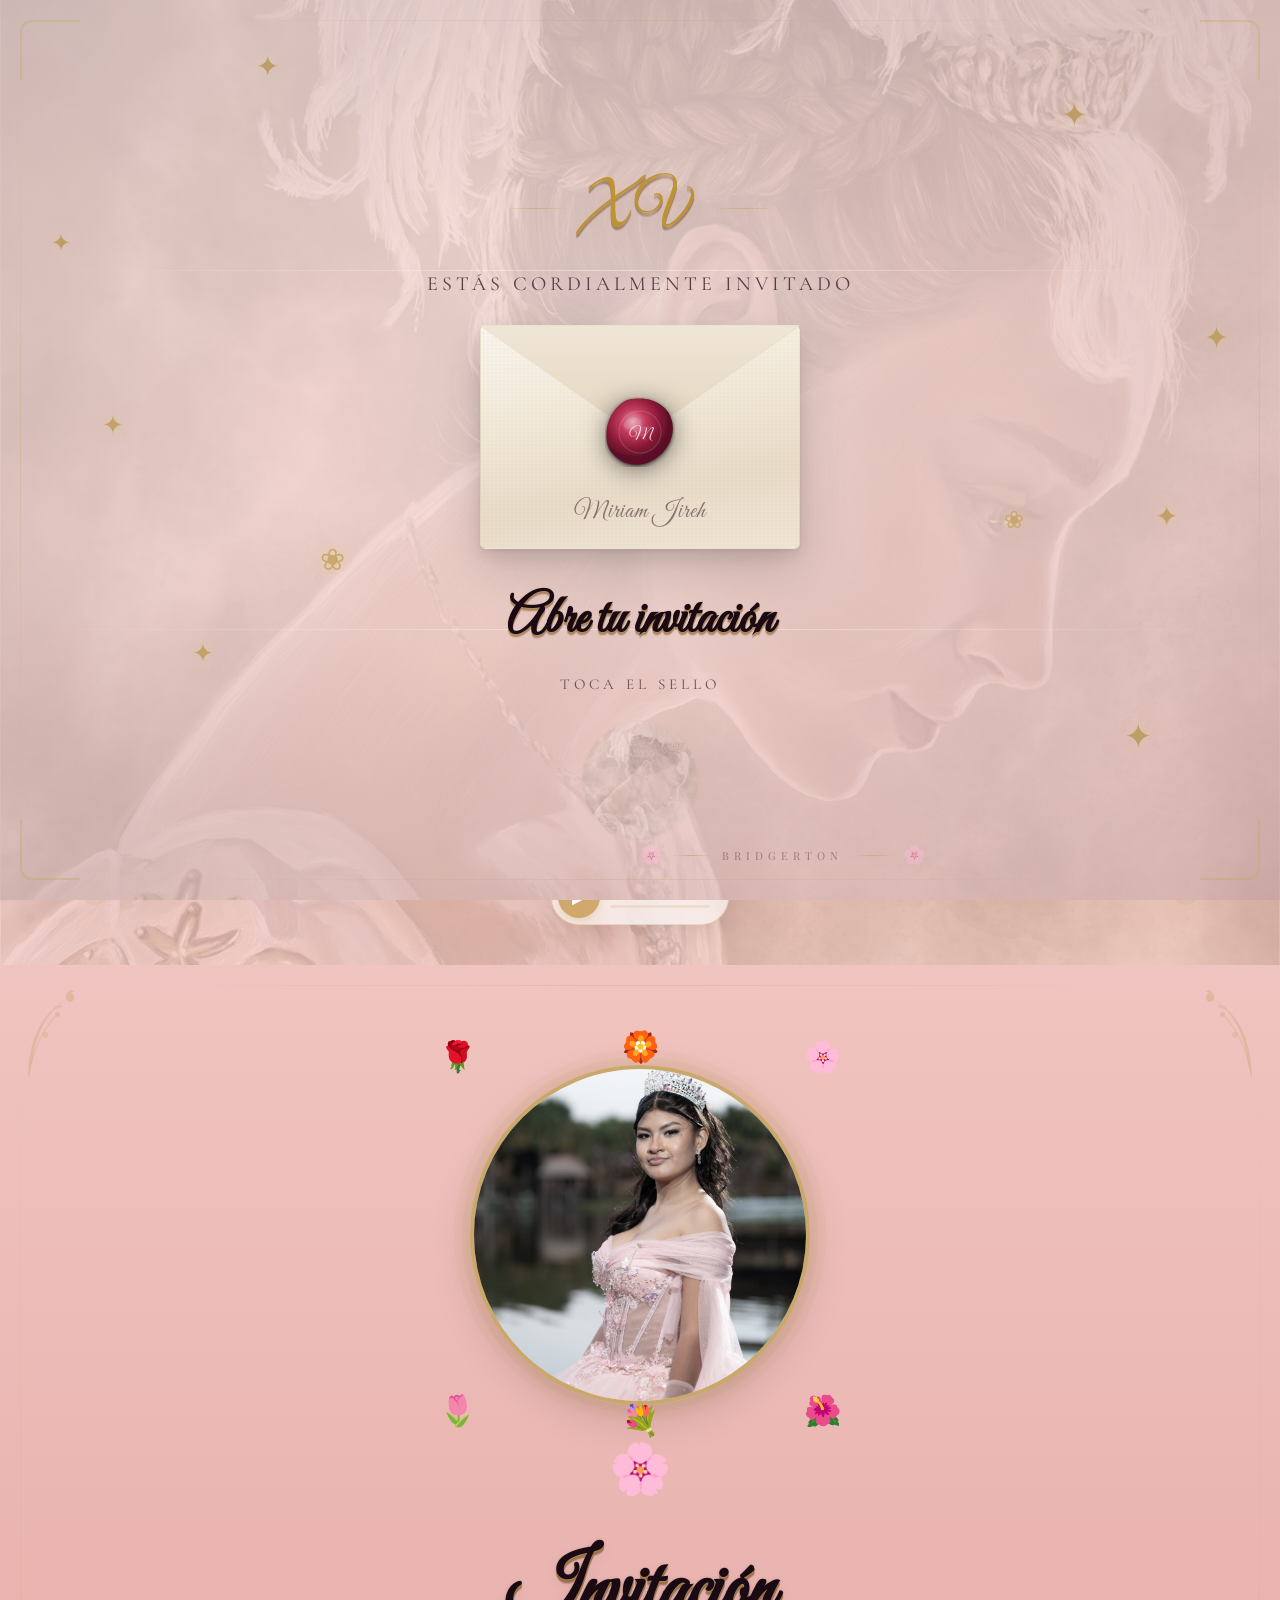
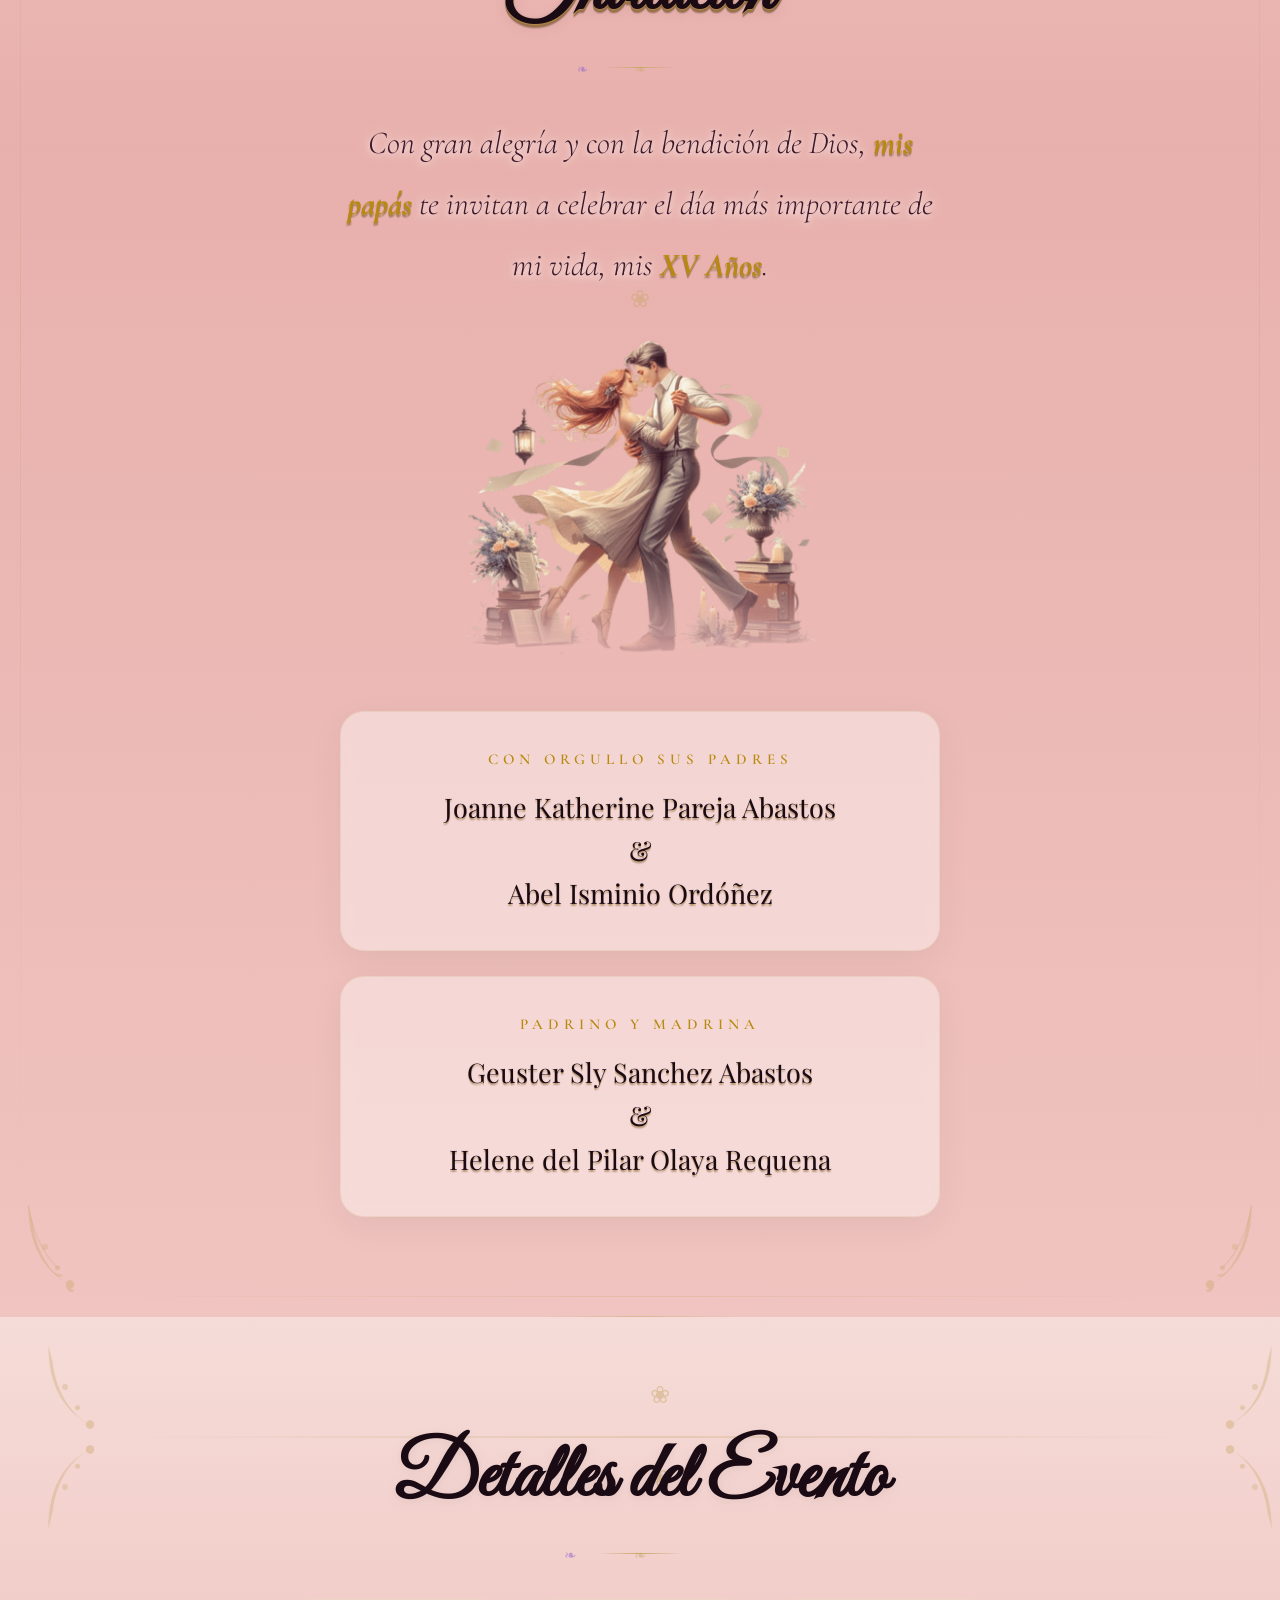
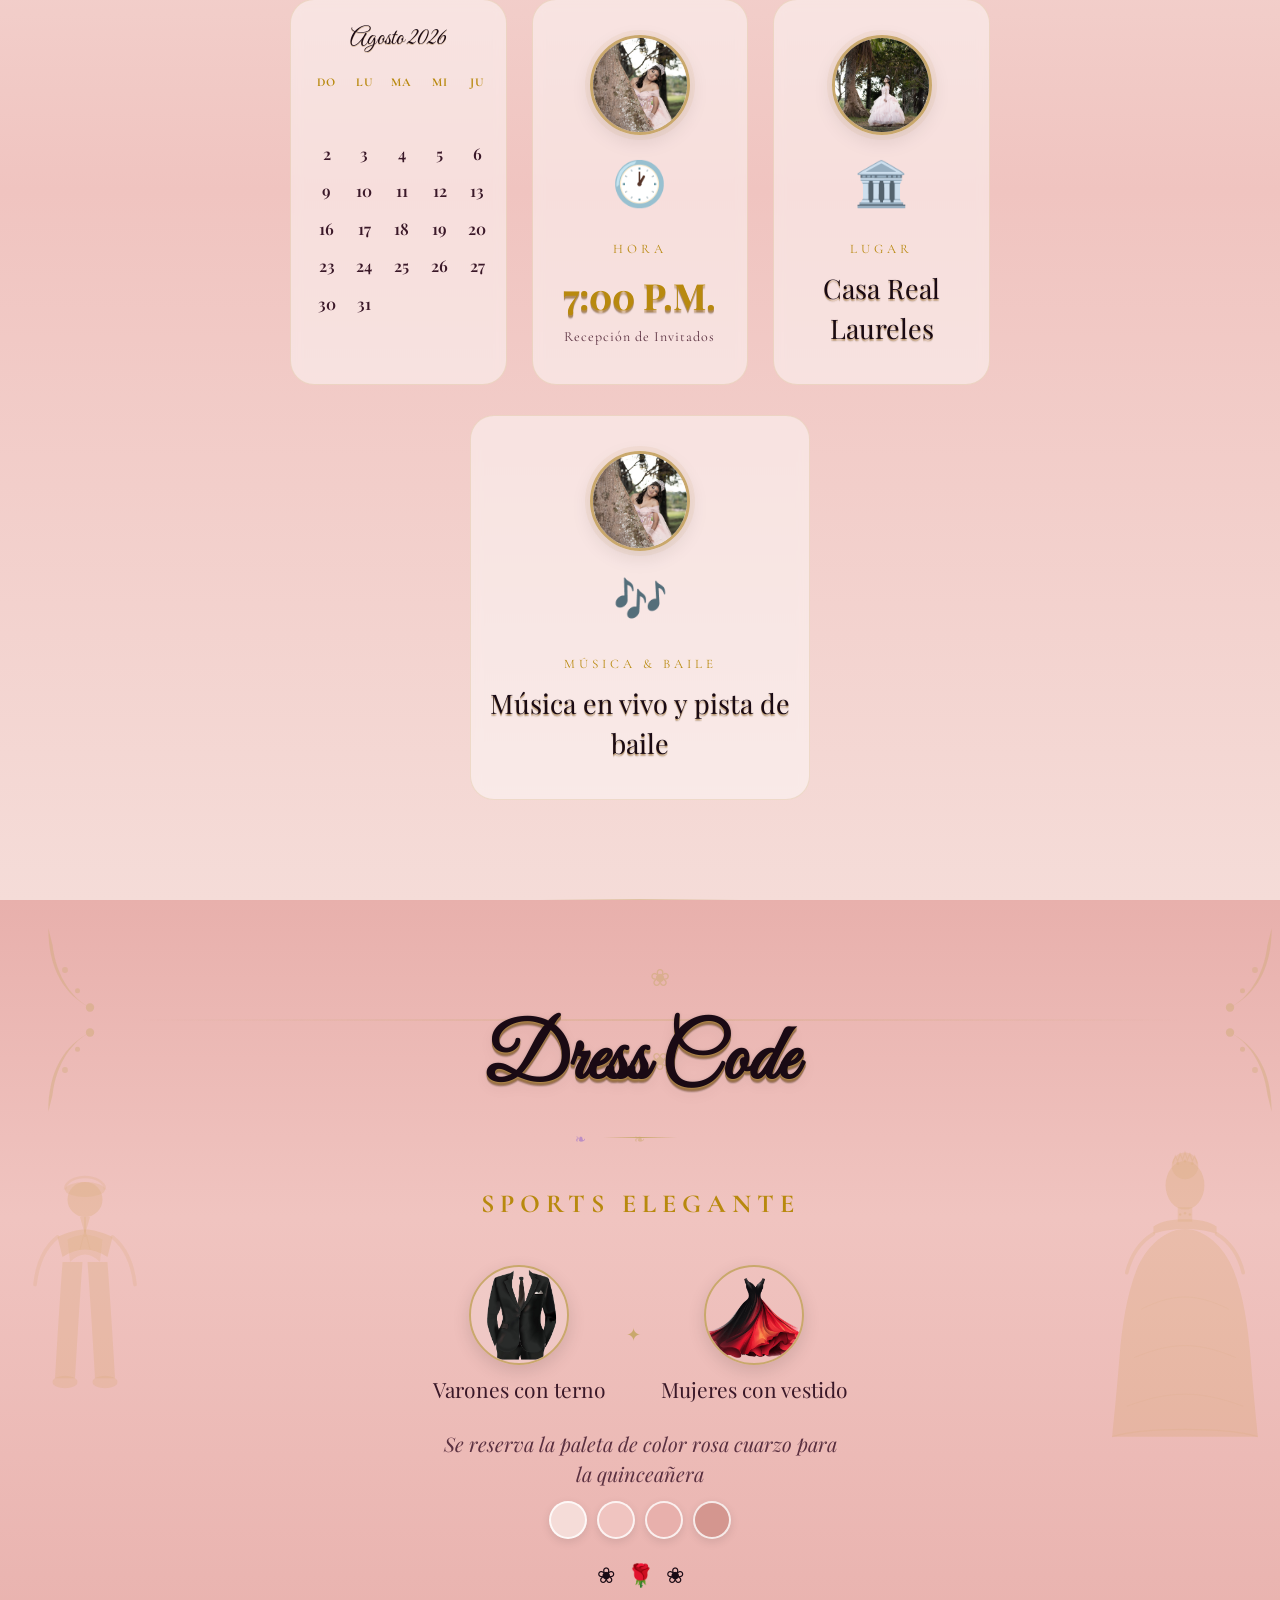
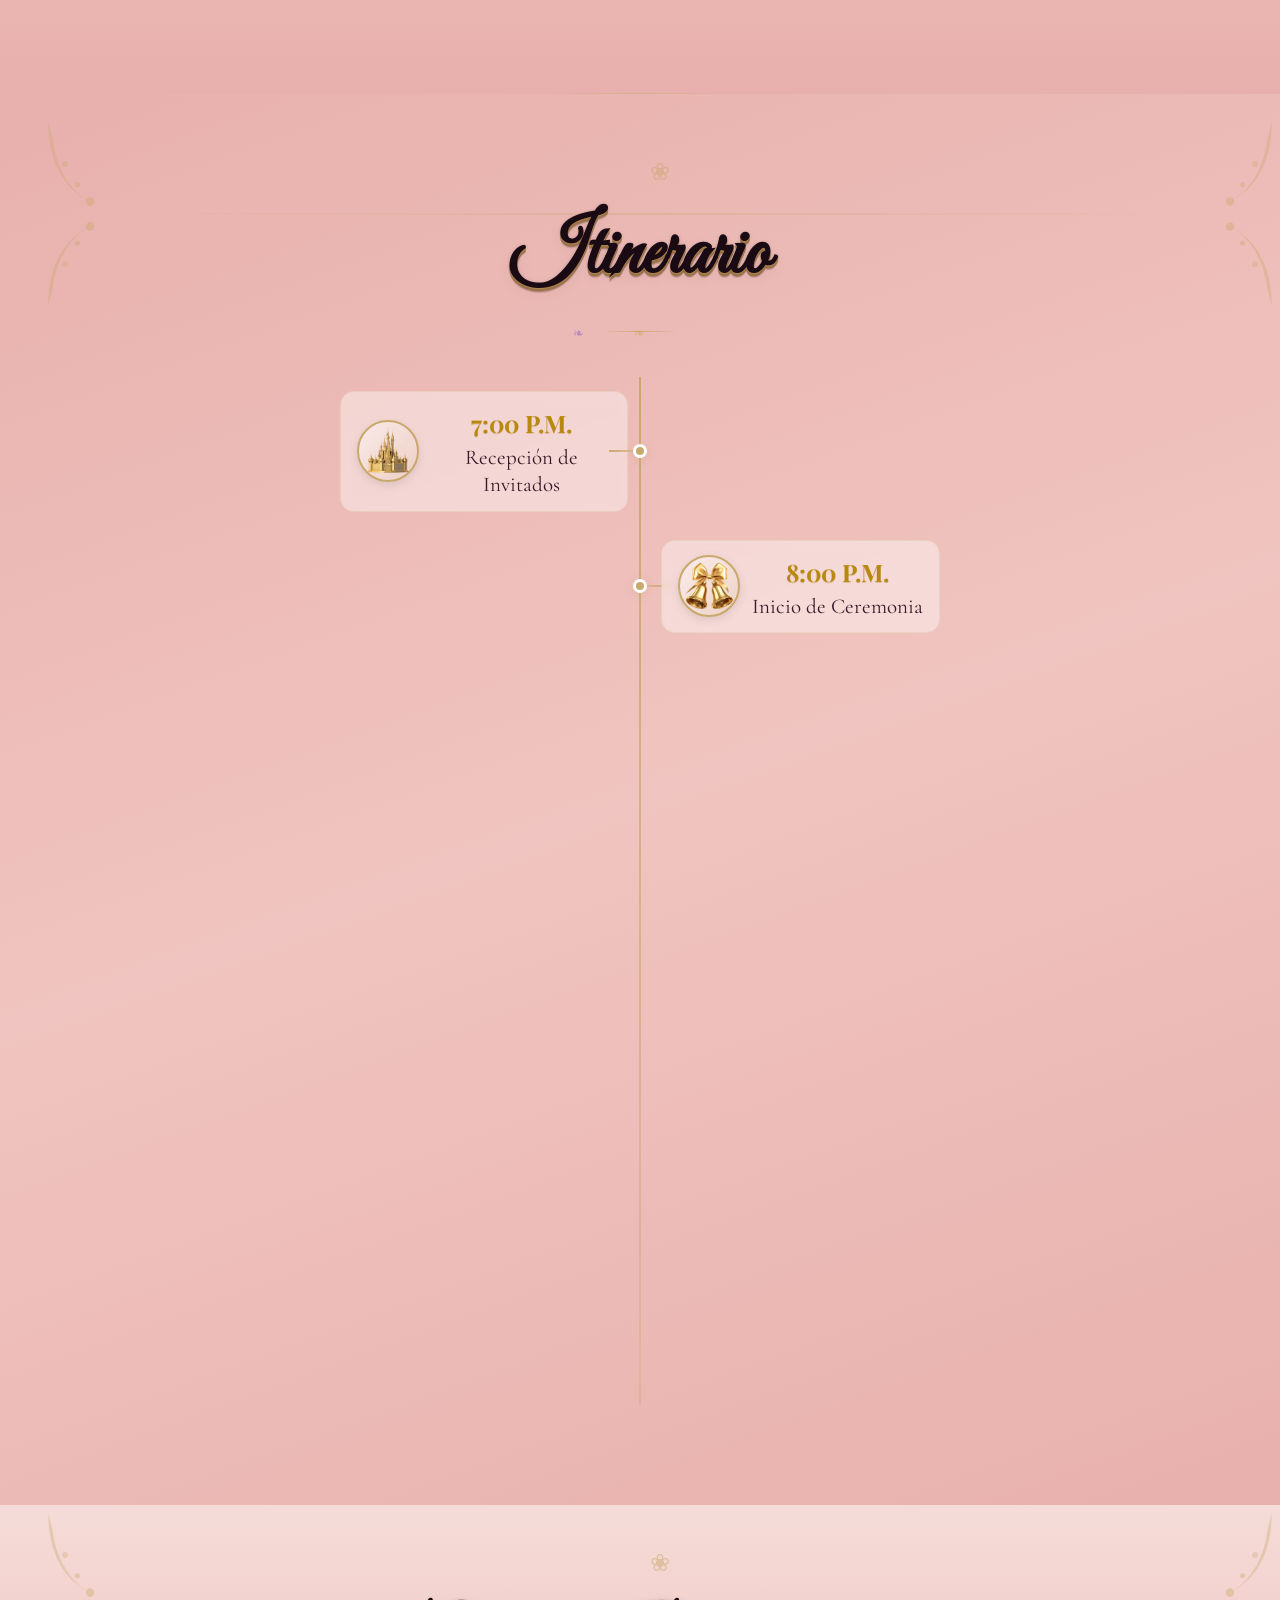
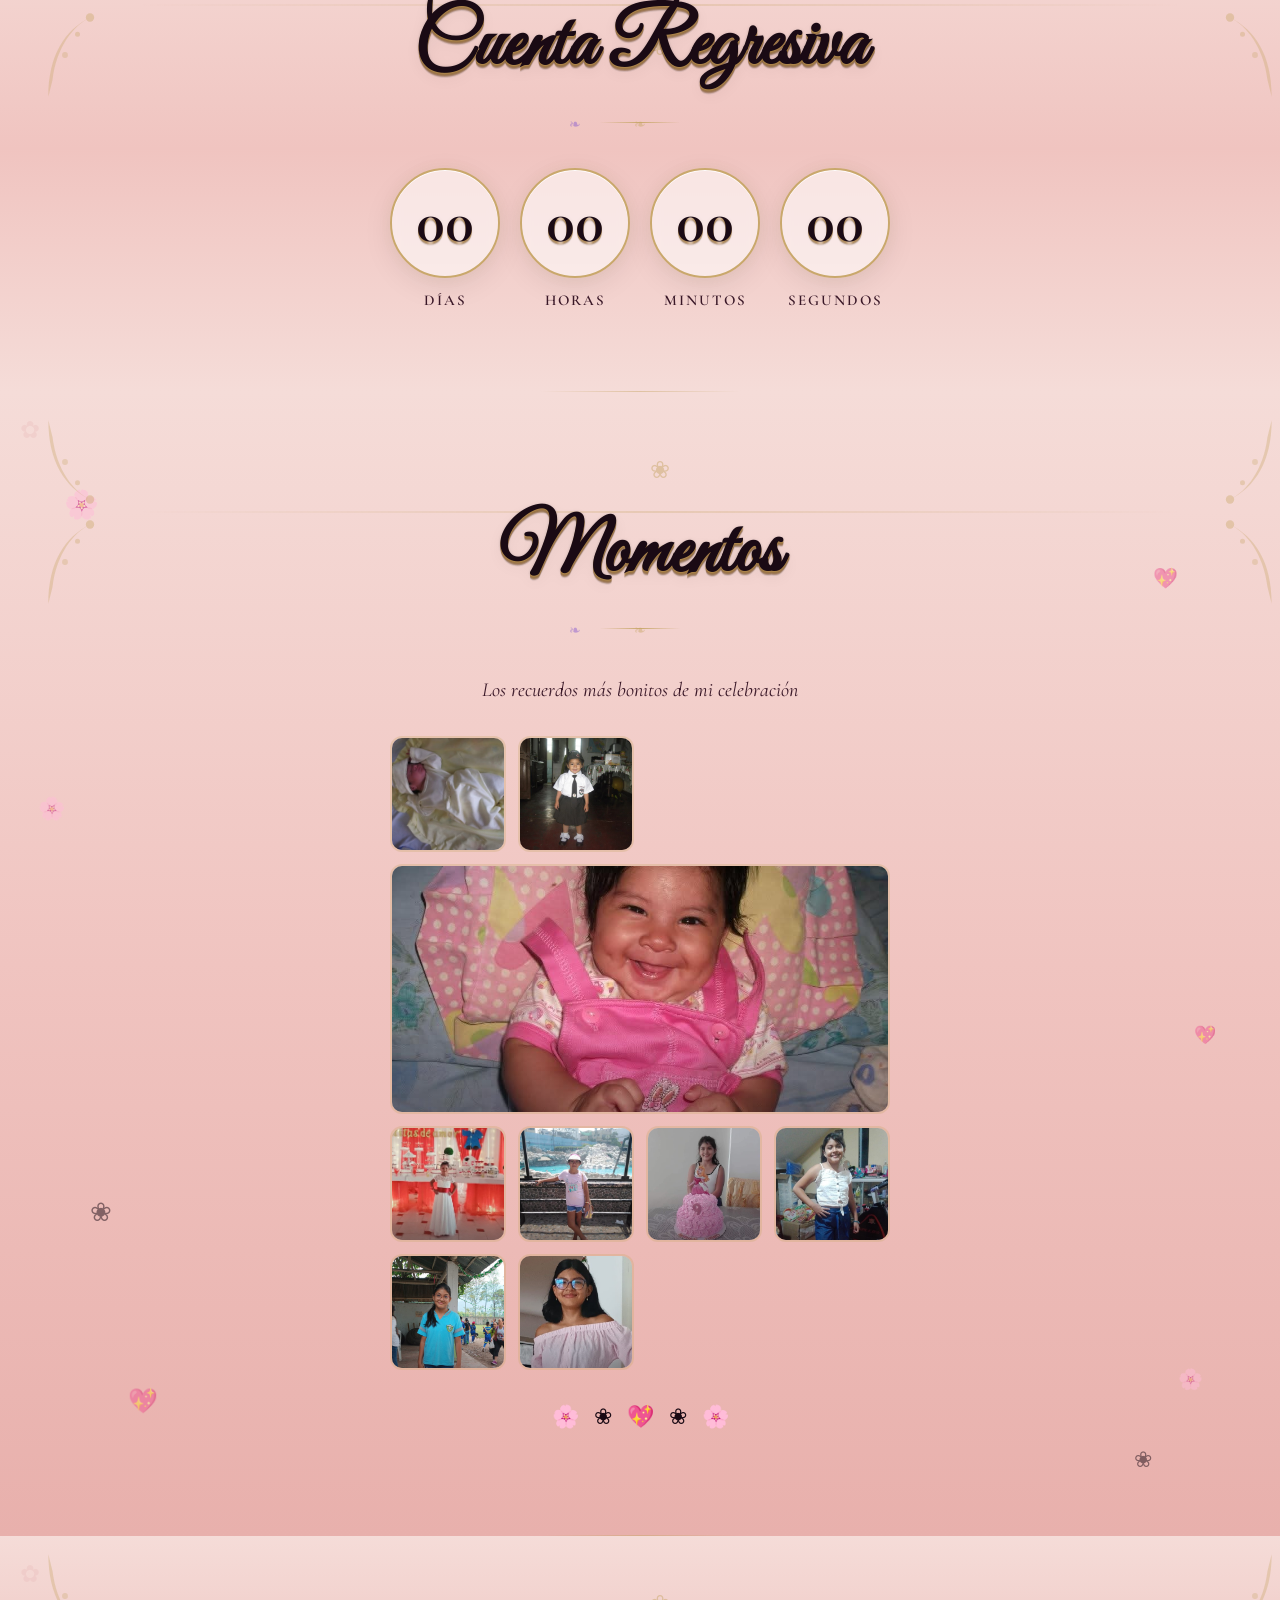
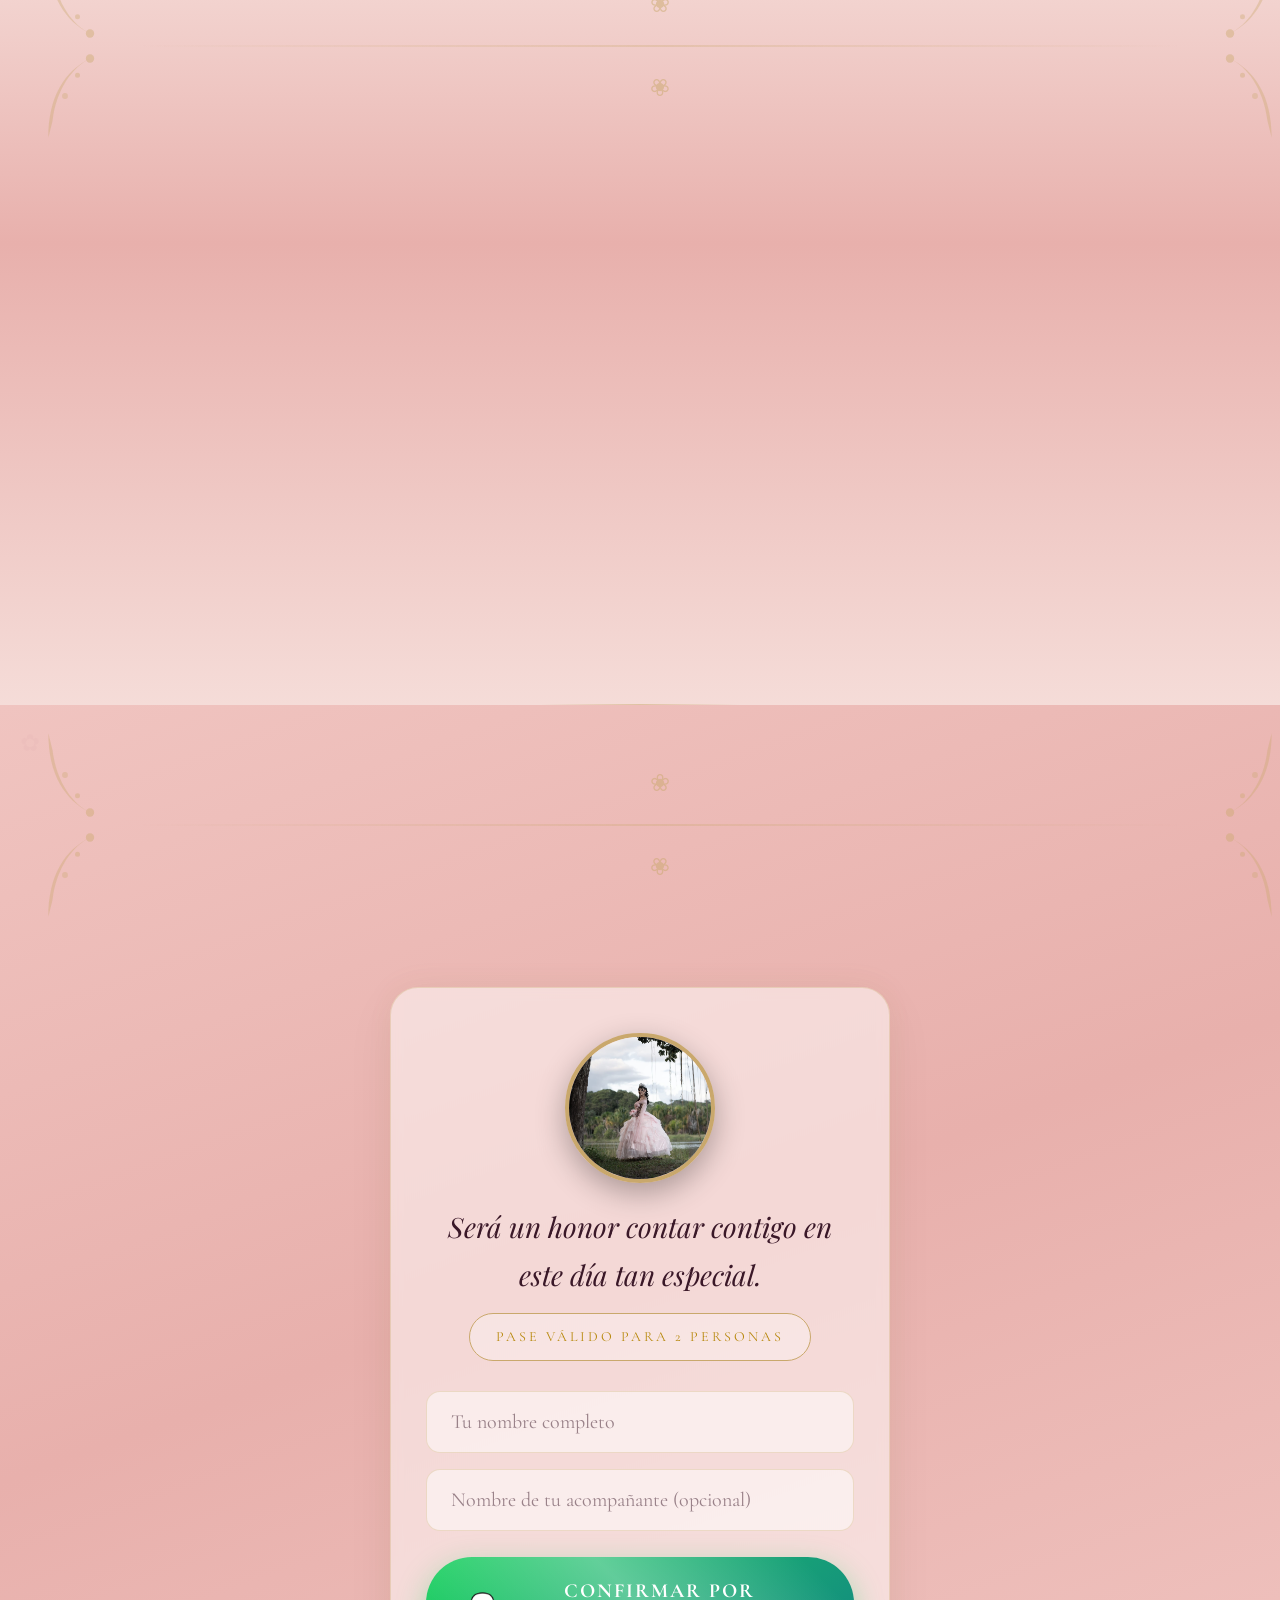
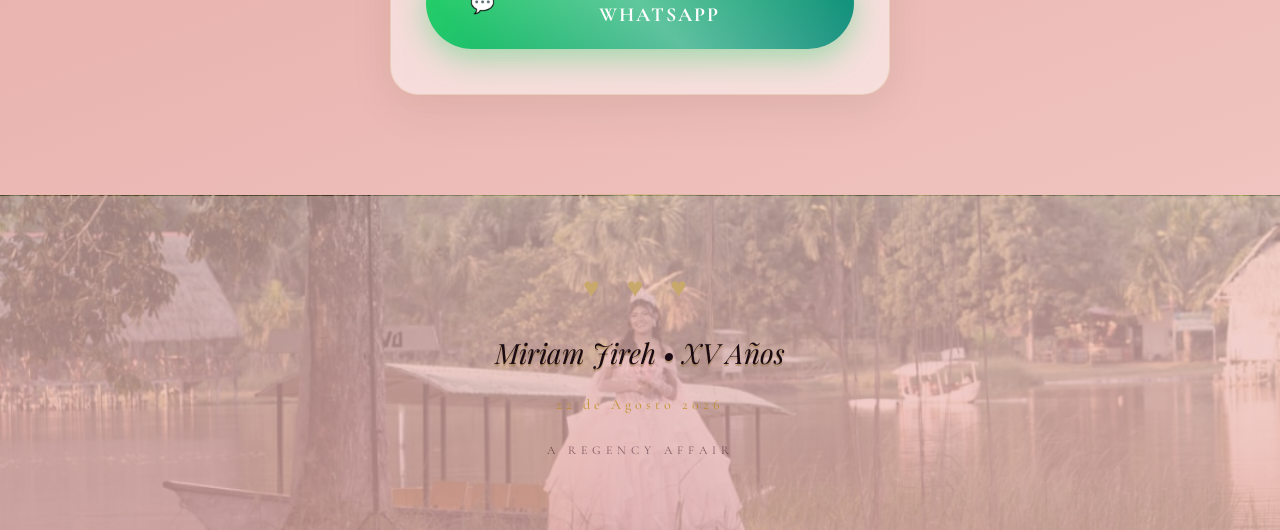
==== commit 29c21050: "Estructura correcta: 01, 02 y confirmacion asistencia" ====
--- a/01/index.html
+++ b/01/index.html
@@ -238,12 +238,12 @@
       </div>
       <div class="parents-card reveal">
         <p class="parents-label">Con orgullo sus padres</p>
-        <p class="parents-names">Joanne Katherine Pareja Abastos & Abel Isminio Ordóñez</p>
+        <p class="parents-names">Joanne Katherine Pareja Abastos<br>&<br> Abel Isminio Ordóñez</p>
       </div>
 
       <div class="parents-card reveal" style="margin-top:25px">
-        <p class="parents-label">Madrina y Padrino</p>
-        <p class="parents-names">Geuster Sly Sanchez Abastos & Helene del Pilar Olaya Requena</p>
+        <p class="parents-label">Padrino y Madrina</p>
+        <p class="parents-names">Geuster Sly Sanchez Abastos<br>&<br> Helene del Pilar Olaya Requena</p>
       </div>
     </div>
   </section>
@@ -268,7 +268,7 @@
         <div class="calendar">
           <div class="calendar-header">Agosto 2026</div>
           <div class="calendar-days">
-            <span class="cal-day-name">Lu</span><span class="cal-day-name">Ma</span><span class="cal-day-name">Mi</span><span class="cal-day-name">Ju</span><span class="cal-day-name">Vi</span><span class="cal-day-name">Sa</span><span class="cal-day-name">Do</span>
+            <span class="cal-day-name">Do</span><span class="cal-day-name">Lu</span><span class="cal-day-name">Ma</span><span class="cal-day-name">Mi</span><span class="cal-day-name">Ju</span><span class="cal-day-name">Vi</span><span class="cal-day-name">Sa</span>
             <span class="cal-day"> </span><span class="cal-day"> </span><span class="cal-day"> </span><span class="cal-day"> </span><span class="cal-day"> </span><span class="cal-day"> </span><span class="cal-day">1</span>
             <span class="cal-day">2</span><span class="cal-day">3</span><span class="cal-day">4</span><span class="cal-day">5</span><span class="cal-day">6</span><span class="cal-day">7</span><span class="cal-day">8</span>
             <span class="cal-day">9</span><span class="cal-day">10</span><span class="cal-day">11</span><span class="cal-day">12</span><span class="cal-day">13</span><span class="cal-day">14</span><span class="cal-day">15</span>
